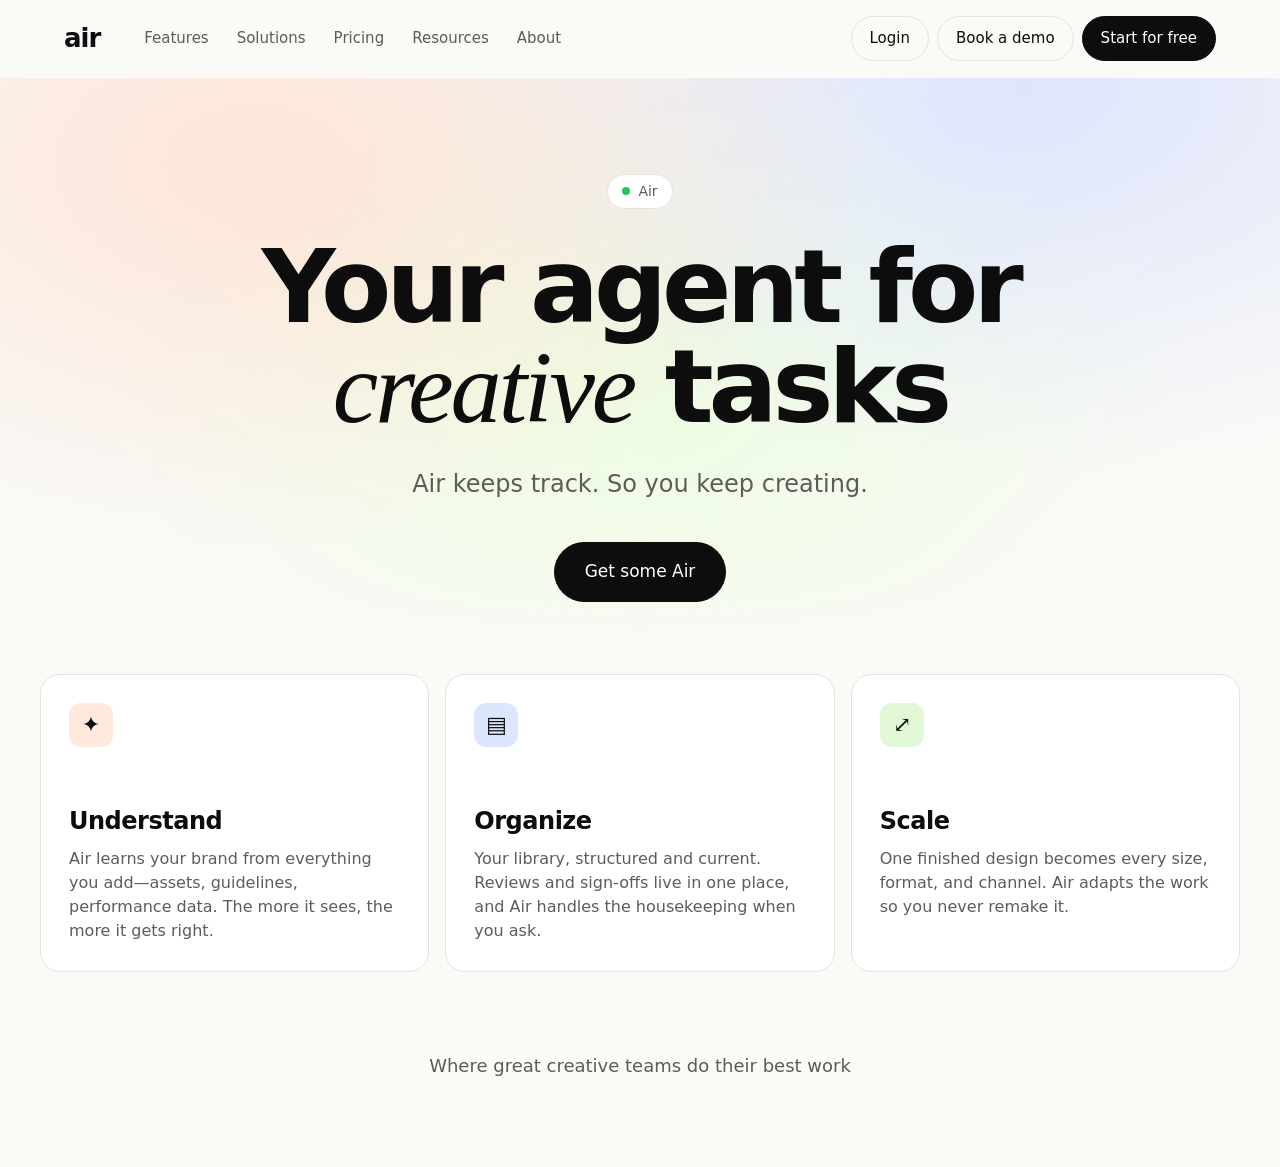
==== index.html @ 0aca52db "Add Air-style hero page Co-Authored-By: Claude Sonnet 5.5 <noreply@anthropic.com> Claude-Session: ht" ====
<!doctype html>
<html lang="en">
<head>
<meta charset="utf-8">
<meta name="viewport" content="width=device-width, initial-scale=1">
<title>Air – Your agent for creative tasks</title>
<style>
  :root{
    --bg:#fafaf7; --ink:#0d0d0d; --muted:#5c5c58; --line:#e4e3dc;
    --card:#ffffff; --accent:#1a1aff;
  }
  *{box-sizing:border-box;margin:0;padding:0}
  body{font-family:"Inter",system-ui,-apple-system,"Segoe UI",Roboto,sans-serif;background:var(--bg);color:var(--ink);line-height:1.5;-webkit-font-smoothing:antialiased}
  a{color:inherit;text-decoration:none}

  /* NAV */
  header{position:sticky;top:0;z-index:10;background:rgba(250,250,247,.85);backdrop-filter:blur(12px);border-bottom:1px solid transparent}
  nav{max-width:1200px;margin:0 auto;padding:16px 24px;display:flex;align-items:center;gap:32px}
  .logo{font-weight:800;font-size:26px;letter-spacing:-.04em}
  .links{display:flex;gap:4px;flex:1}
  .links a{padding:8px 12px;border-radius:8px;font-size:15px;color:var(--muted);transition:.15s}
  .links a:hover{background:#eeede6;color:var(--ink)}
  .actions{display:flex;gap:8px;align-items:center}
  .btn{display:inline-block;padding:10px 18px;border-radius:999px;font-size:15px;font-weight:500;border:1px solid var(--line);background:transparent;transition:.15s}
  .btn:hover{background:#eeede6}
  .btn.dark{background:var(--ink);color:#fff;border-color:var(--ink)}
  .btn.dark:hover{background:#2b2b2b}
  .btn.lg{padding:16px 30px;font-size:17px}

  /* HERO */
  .hero{position:relative;overflow:hidden;text-align:center;padding:96px 24px 40px}
  .hero::before{content:"";position:absolute;inset:-20% -10% auto;height:70%;z-index:-1;
    background:radial-gradient(40% 50% at 25% 40%,#ffd9c7aa,transparent),
               radial-gradient(40% 50% at 75% 30%,#cfd9ffaa,transparent),
               radial-gradient(35% 45% at 50% 70%,#e6ffd6aa,transparent);
    filter:blur(30px)}
  .eyebrow{display:inline-flex;gap:8px;align-items:center;padding:6px 14px;border:1px solid var(--line);border-radius:999px;background:var(--card);font-size:14px;color:var(--muted)}
  .eyebrow i{width:8px;height:8px;border-radius:50%;background:#22c55e;display:block}
  h1{font-size:clamp(44px,8vw,104px);line-height:.98;letter-spacing:-.05em;font-weight:800;margin:28px auto 0;max-width:12ch}
  h1 em{font-style:italic;font-weight:500;font-family:Georgia,"Times New Roman",serif;letter-spacing:-.03em}
  .sub{font-size:clamp(18px,2vw,24px);color:var(--muted);margin:28px auto 40px;max-width:32ch}
  .cta{display:flex;justify-content:center;gap:12px;flex-wrap:wrap}

  /* PILLARS */
  .pillars{max-width:1200px;margin:72px auto 0;display:grid;grid-template-columns:repeat(3,1fr);gap:16px;text-align:left}
  .pillar{background:var(--card);border:1px solid var(--line);border-radius:20px;padding:28px;transition:transform .2s,box-shadow .2s}
  .pillar:hover{transform:translateY(-4px);box-shadow:0 16px 40px -20px #0003}
  .ico{width:44px;height:44px;border-radius:12px;display:grid;place-items:center;font-size:22px;margin-bottom:56px}
  .pillar:nth-child(1) .ico{background:#ffe8dc}
  .pillar:nth-child(2) .ico{background:#dde6ff}
  .pillar:nth-child(3) .ico{background:#e1f7d5}
  .pillar h3{font-size:24px;letter-spacing:-.02em;margin-bottom:8px}
  .pillar p{color:var(--muted);font-size:16px}

  .tag{text-align:center;margin:80px 0 48px;font-size:18px;color:var(--muted)}

  @media(max-width:860px){
    .links{display:none}
    nav{justify-content:space-between}
    .pillars{grid-template-columns:1fr}
    .hero{padding-top:64px}
  }
</style>
</head>
<body>
<header>
  <nav>
    <a class="logo" href="#">air</a>
    <div class="links">
      <a href="#">Features</a>
      <a href="#">Solutions</a>
      <a href="#">Pricing</a>
      <a href="#">Resources</a>
      <a href="#">About</a>
    </div>
    <div class="actions">
      <a class="btn" href="#">Login</a>
      <a class="btn" href="#">Book a demo</a>
      <a class="btn dark" href="#">Start for free</a>
    </div>
  </nav>
</header>

<main>
  <section class="hero">
    <span class="eyebrow"><i></i> Air</span>
    <h1>Your agent for <em>creative</em> tasks</h1>
    <p class="sub">Air keeps track. So you keep creating.</p>
    <div class="cta">
      <a class="btn dark lg" href="#">Get some Air</a>
    </div>

    <div class="pillars">
      <article class="pillar">
        <div class="ico">✦</div>
        <h3>Understand</h3>
        <p>Air learns your brand from everything you add—assets, guidelines, performance data. The more it sees, the more it gets right.</p>
      </article>
      <article class="pillar">
        <div class="ico">▤</div>
        <h3>Organize</h3>
        <p>Your library, structured and current. Reviews and sign-offs live in one place, and Air handles the housekeeping when you ask.</p>
      </article>
      <article class="pillar">
        <div class="ico">⤢</div>
        <h3>Scale</h3>
        <p>One finished design becomes every size, format, and channel. Air adapts the work so you never remake it.</p>
      </article>
    </div>

    <p class="tag">Where great creative teams do their best work</p>
  </section>
</main>
</body>
</html>
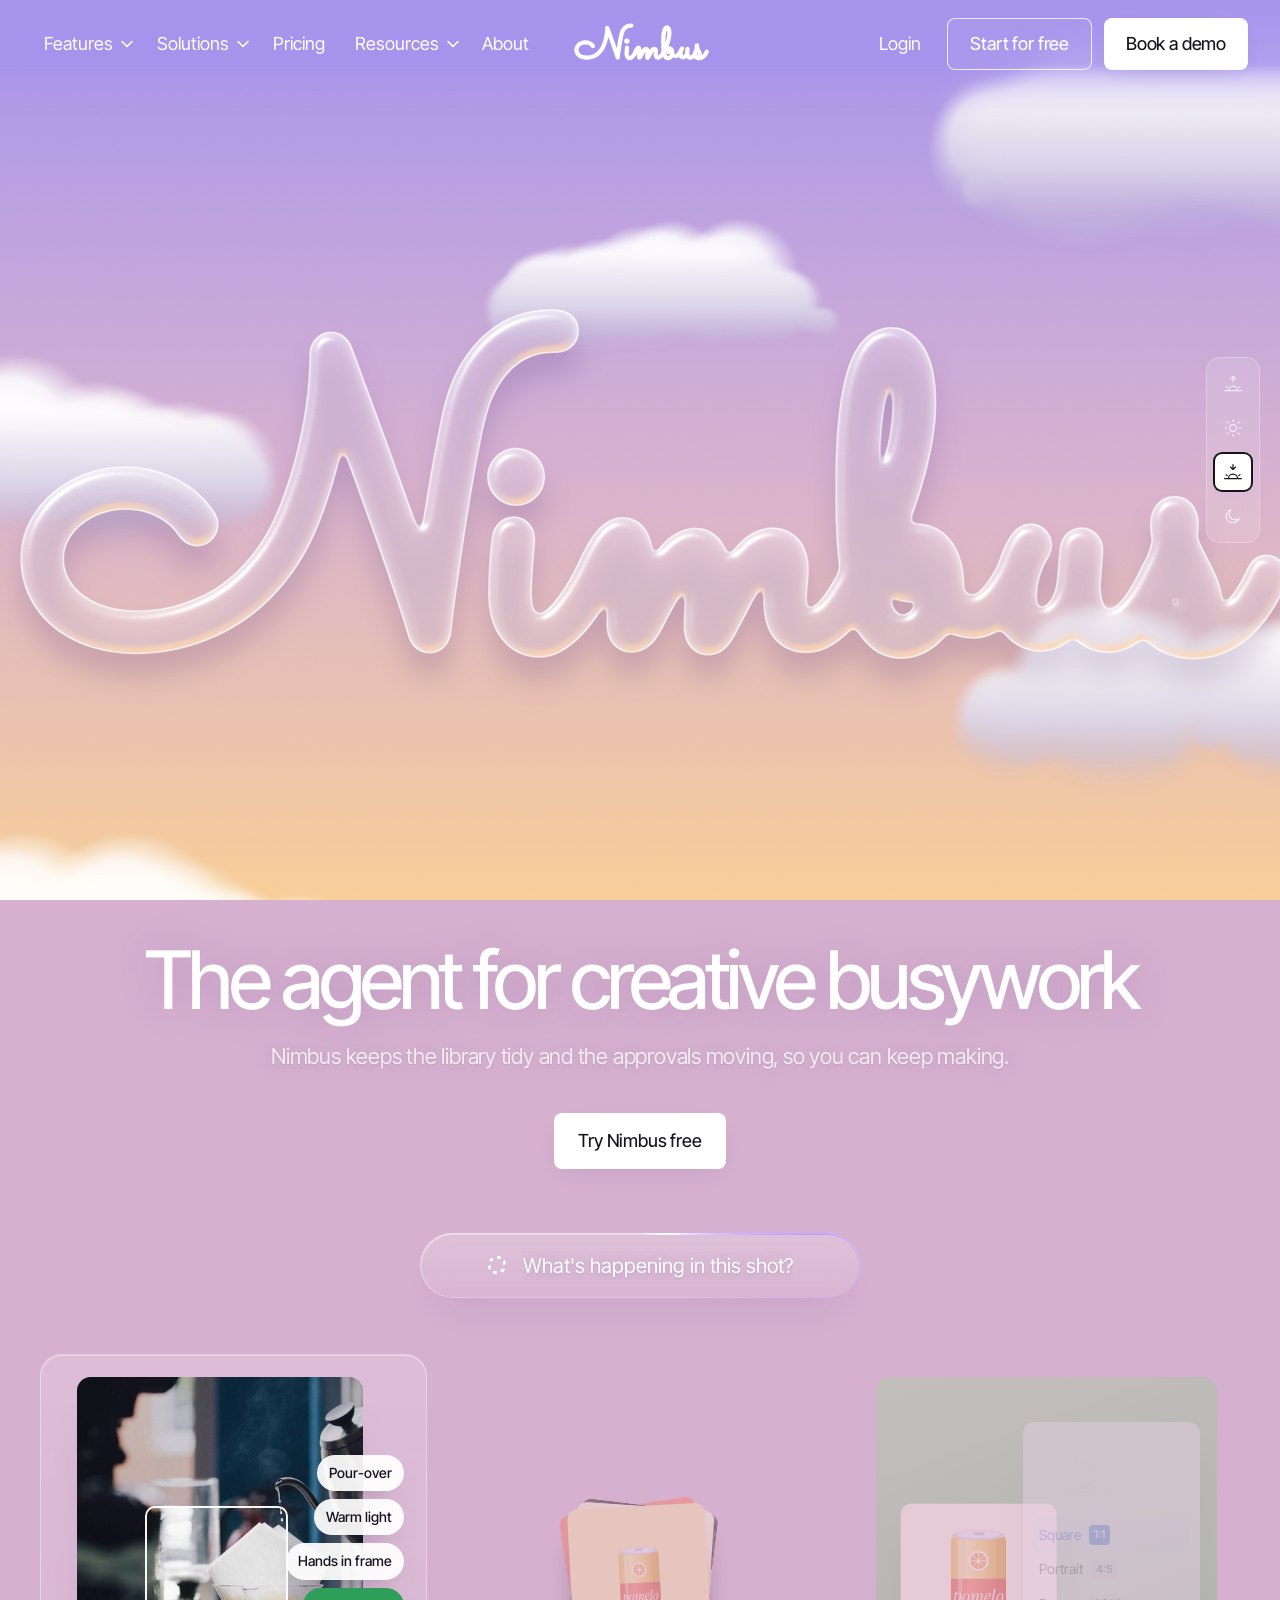
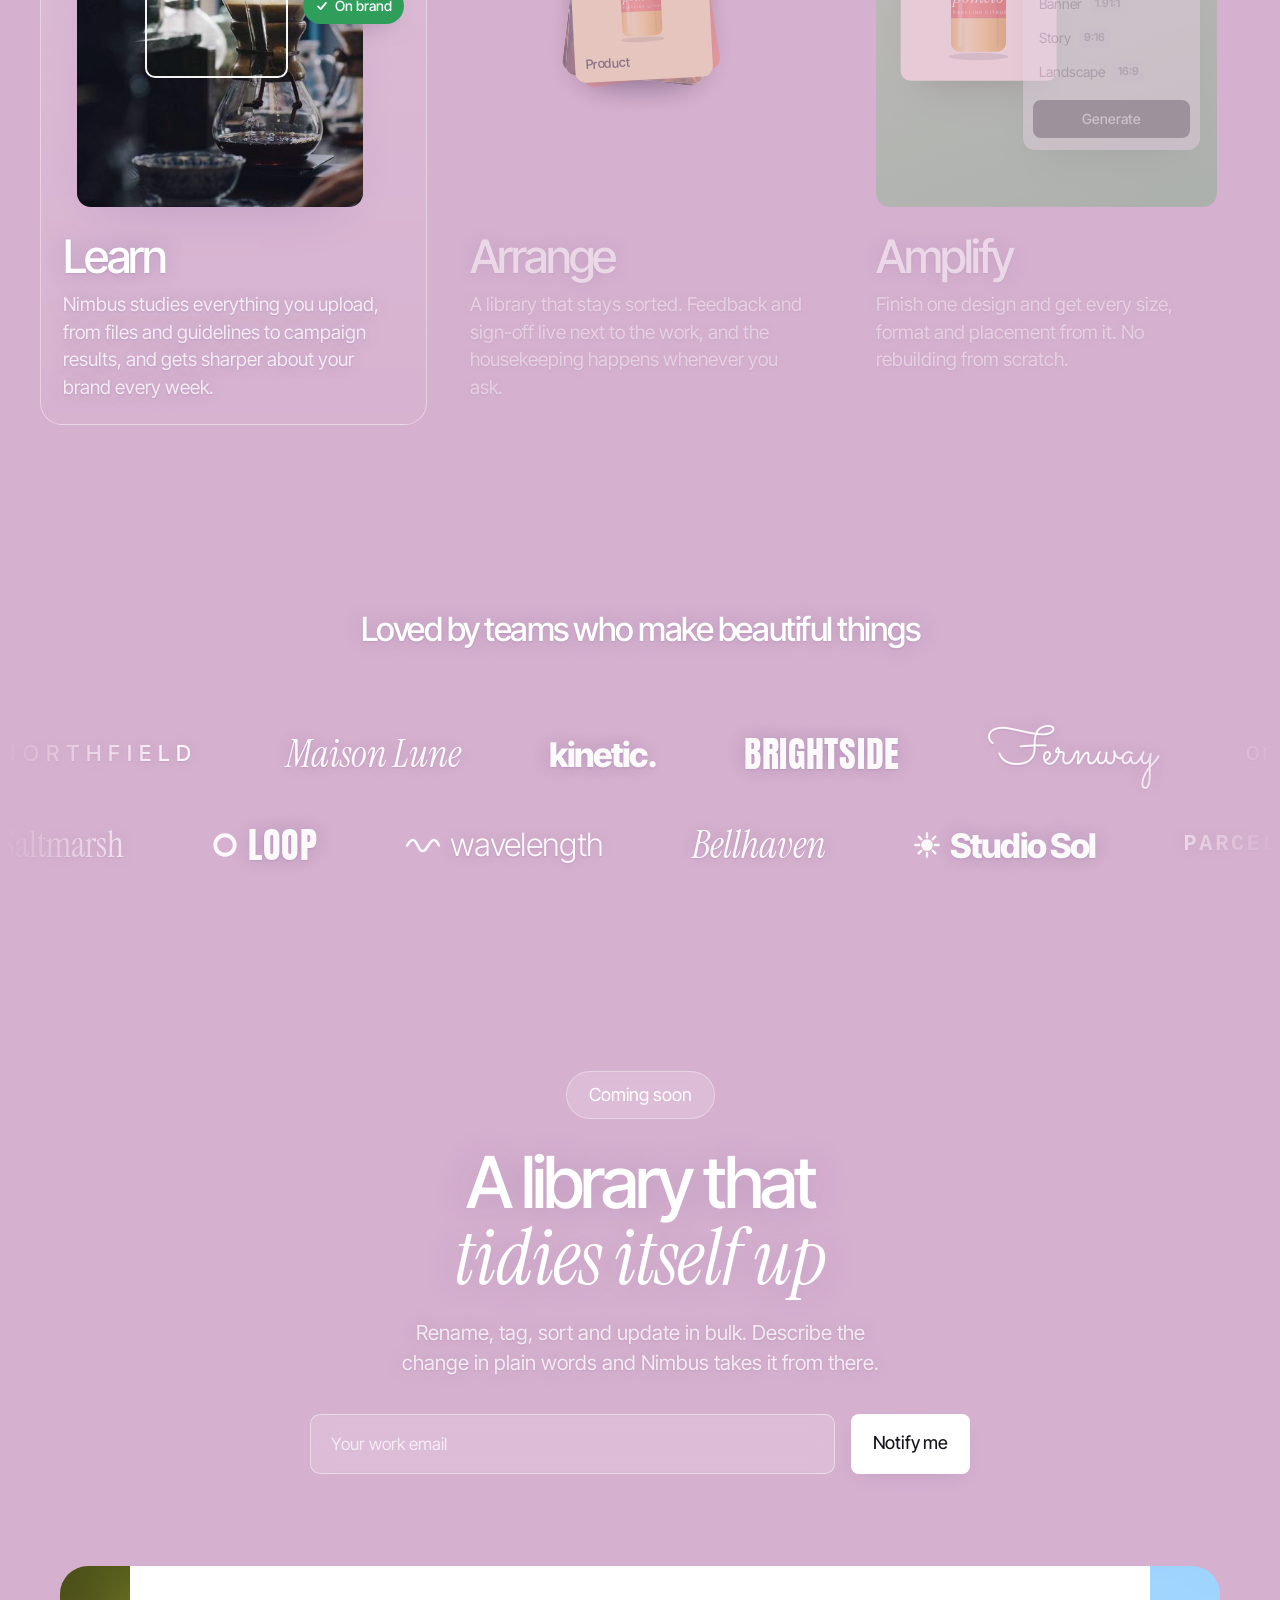
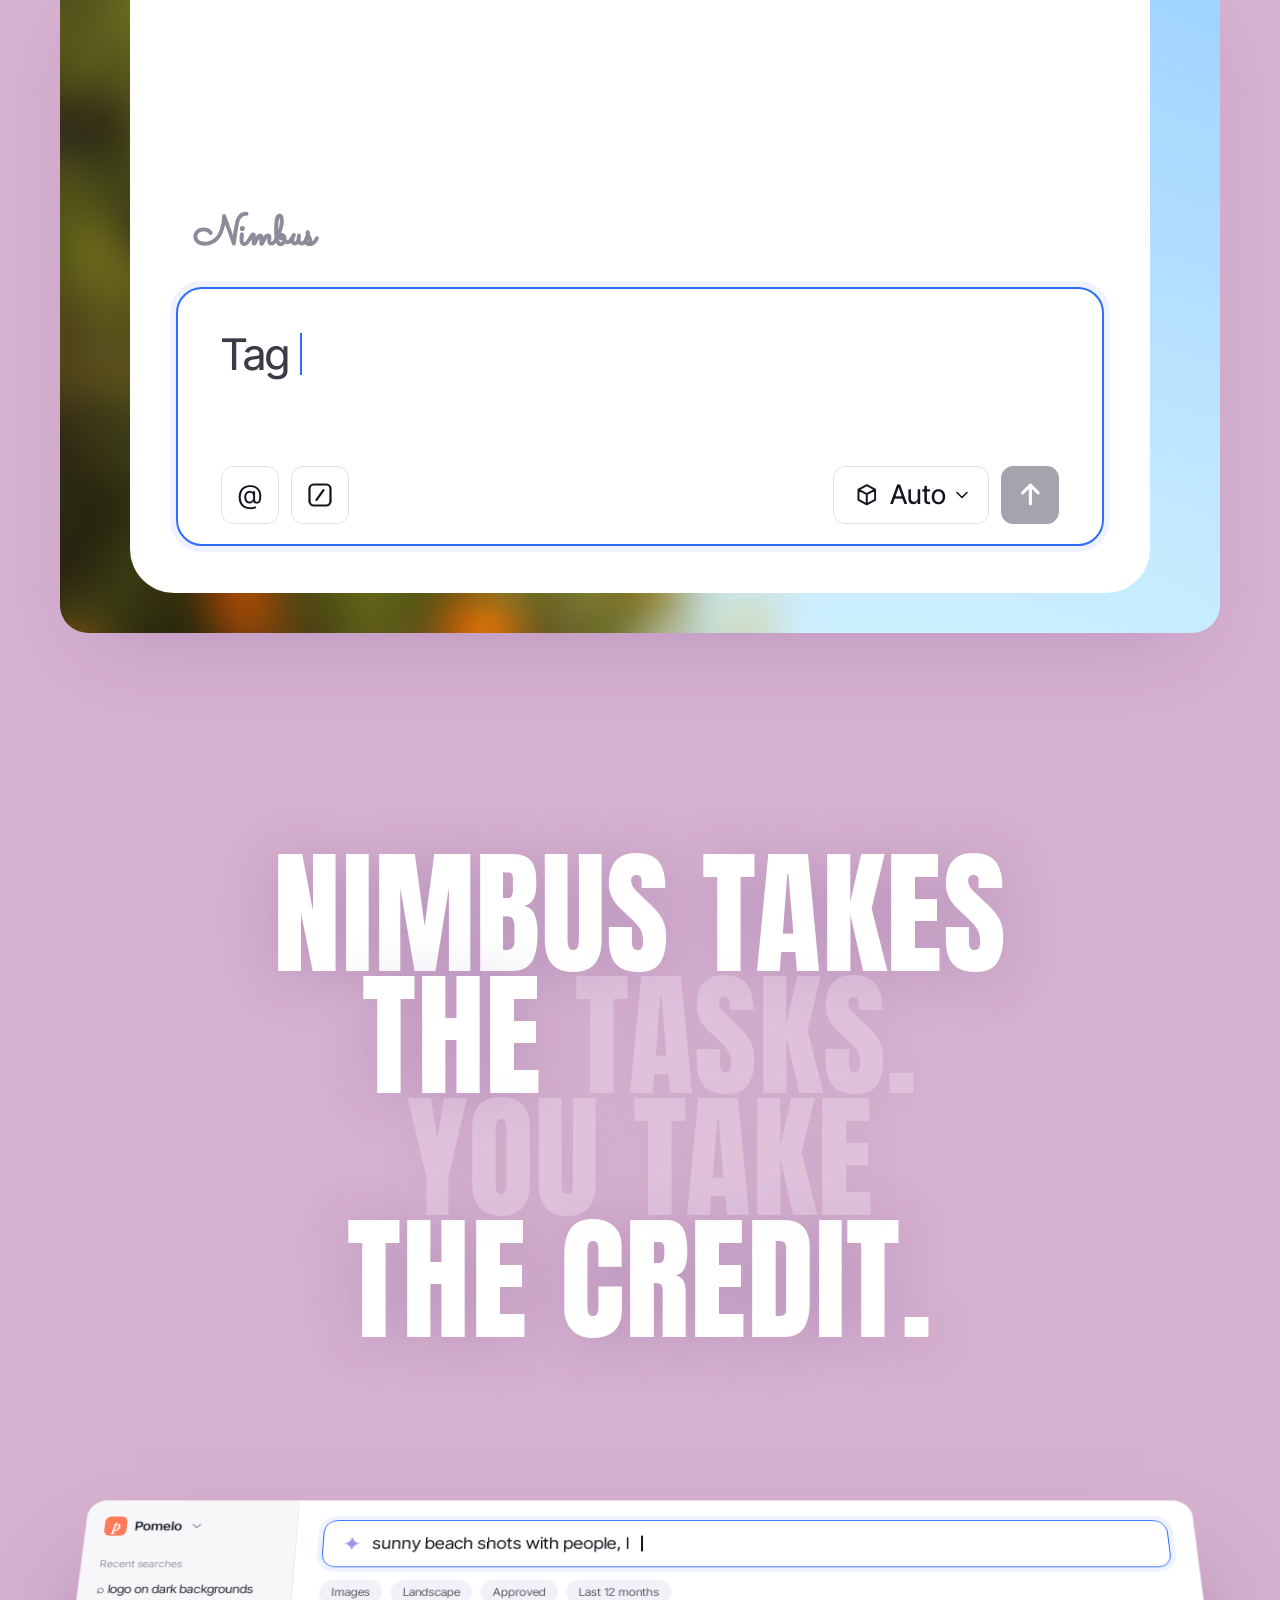
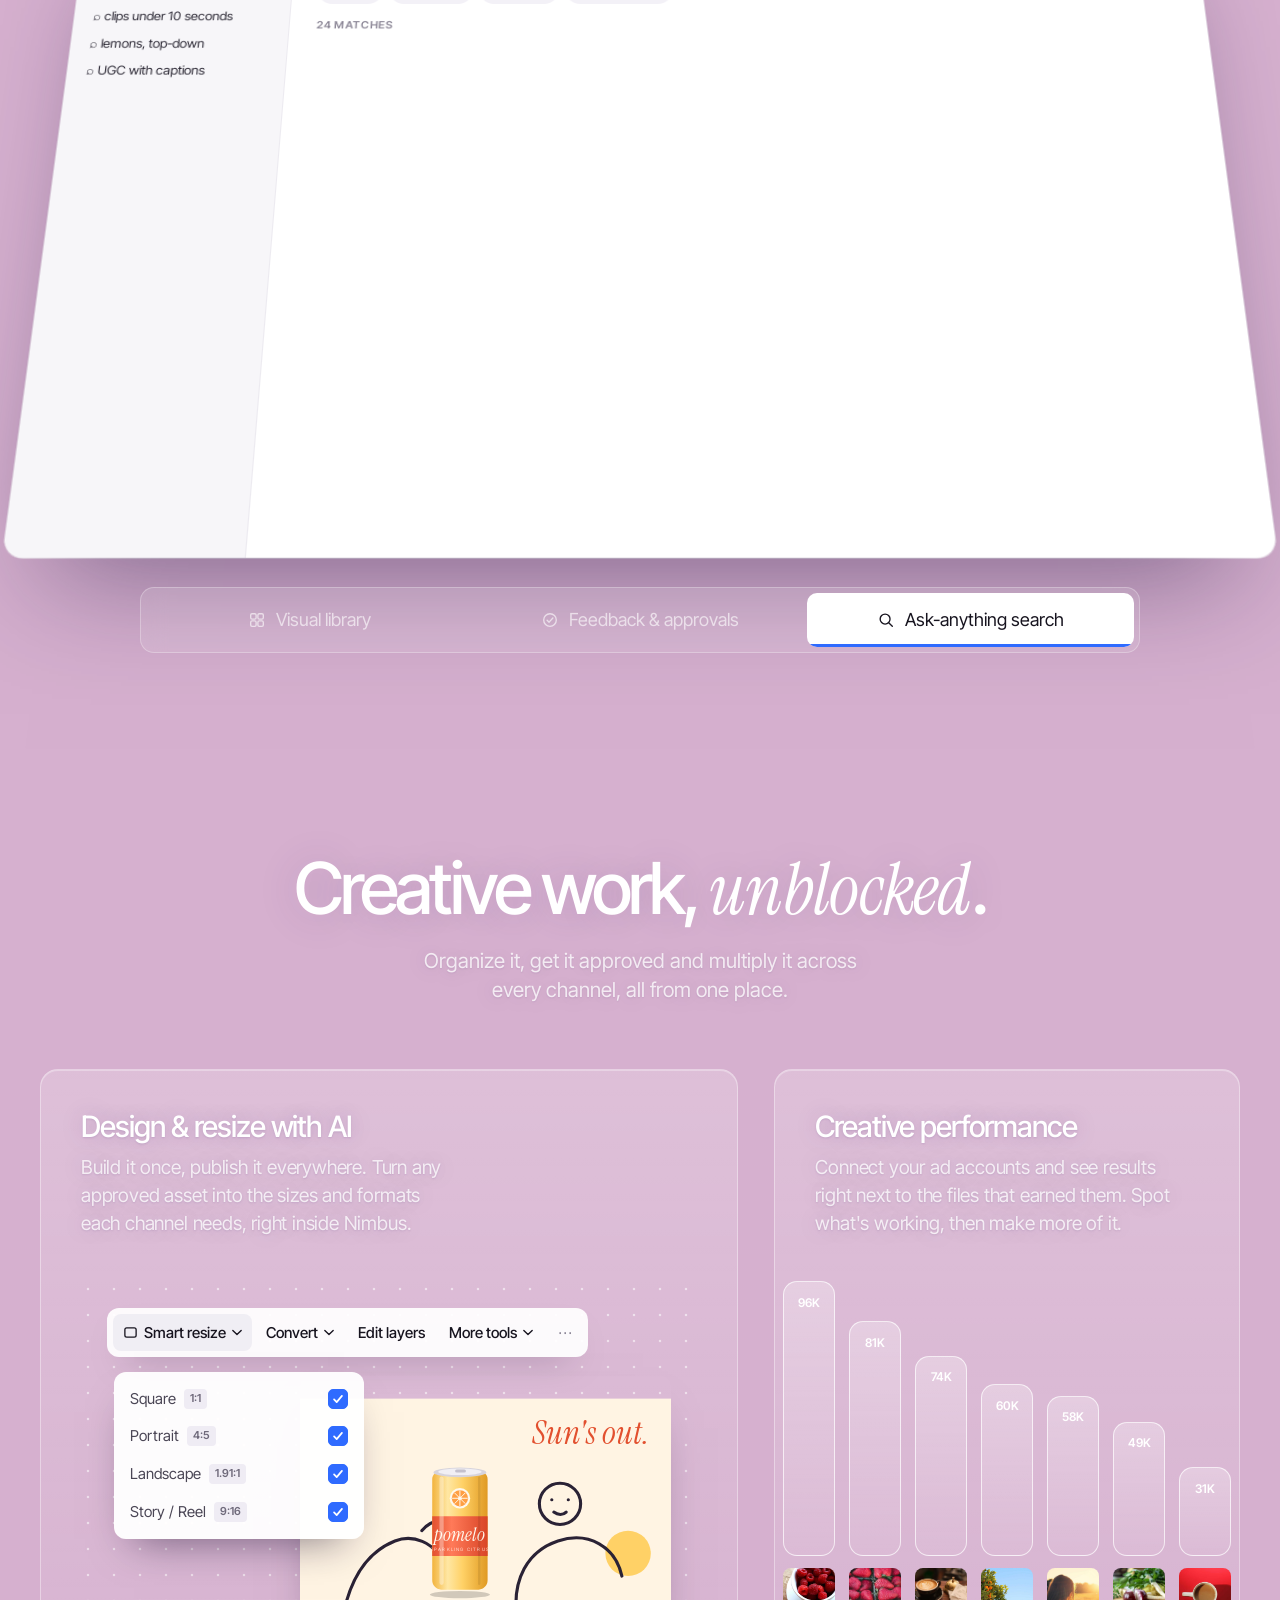
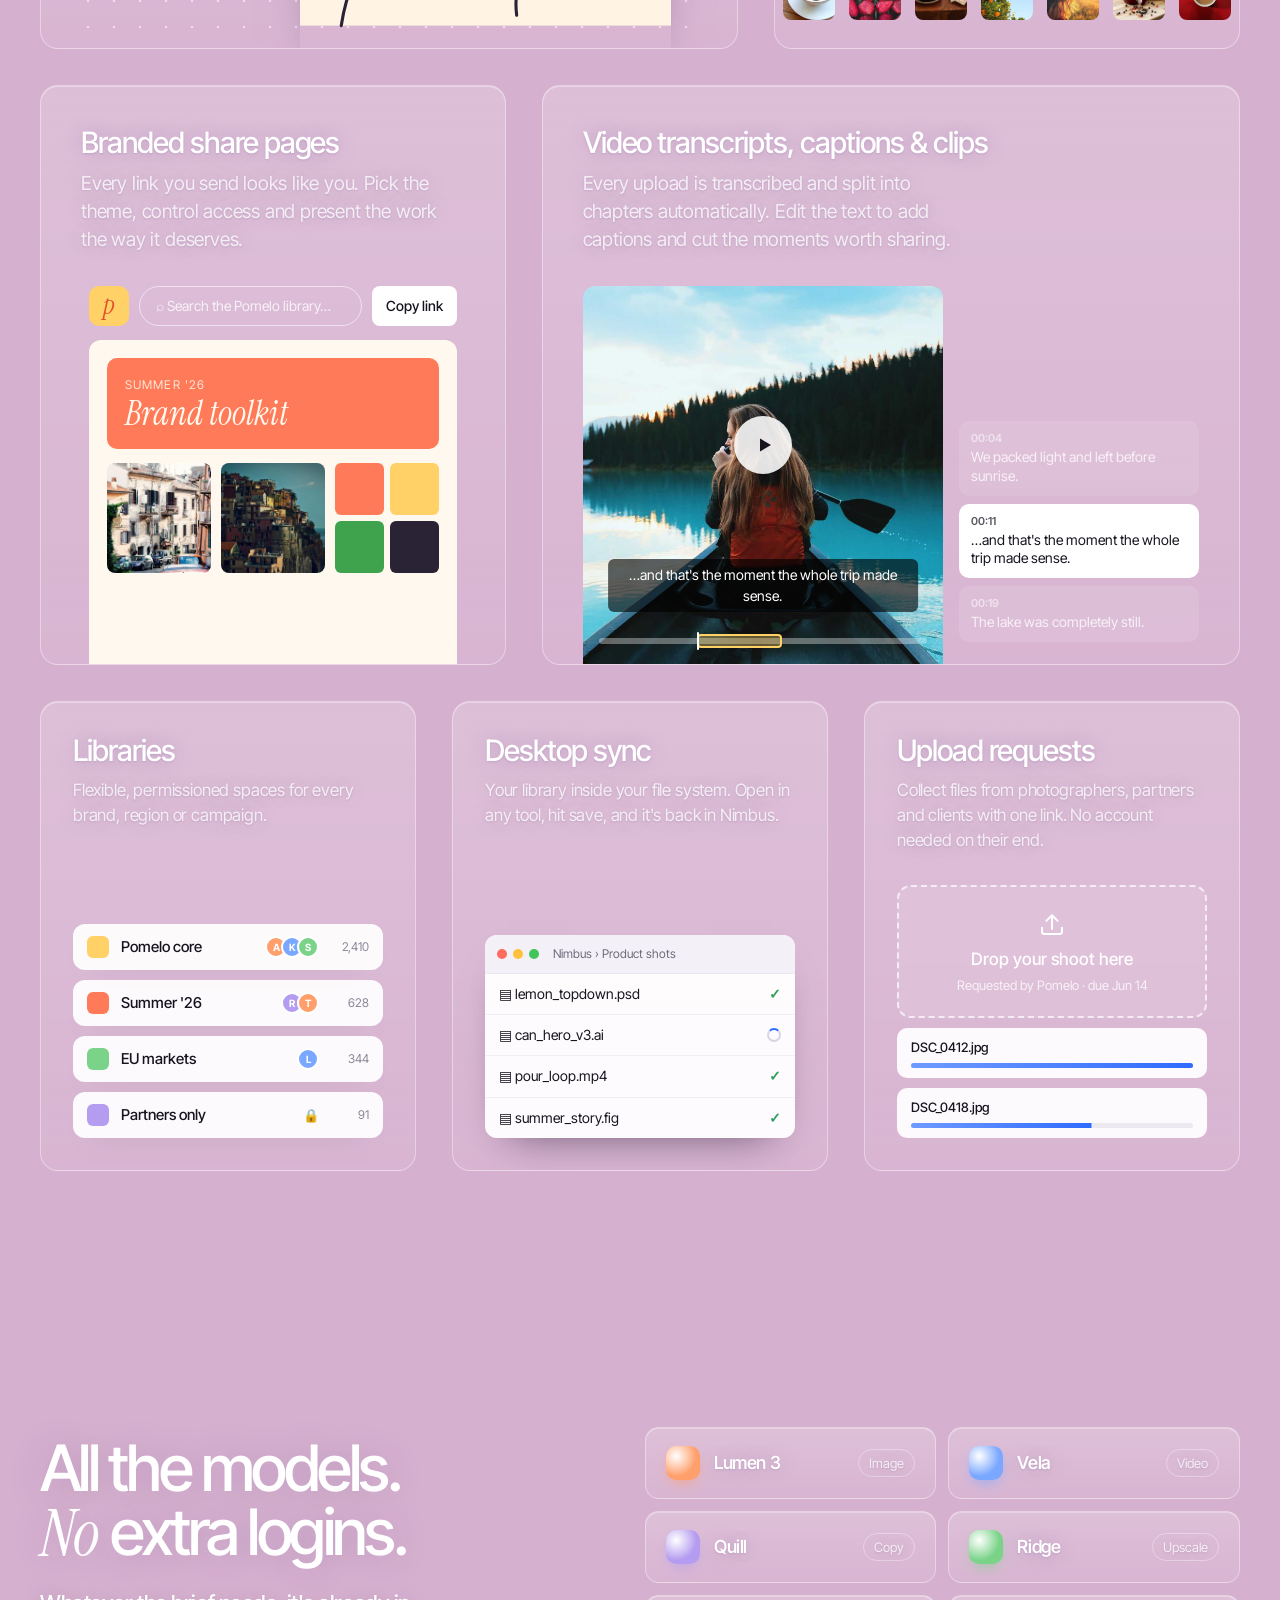
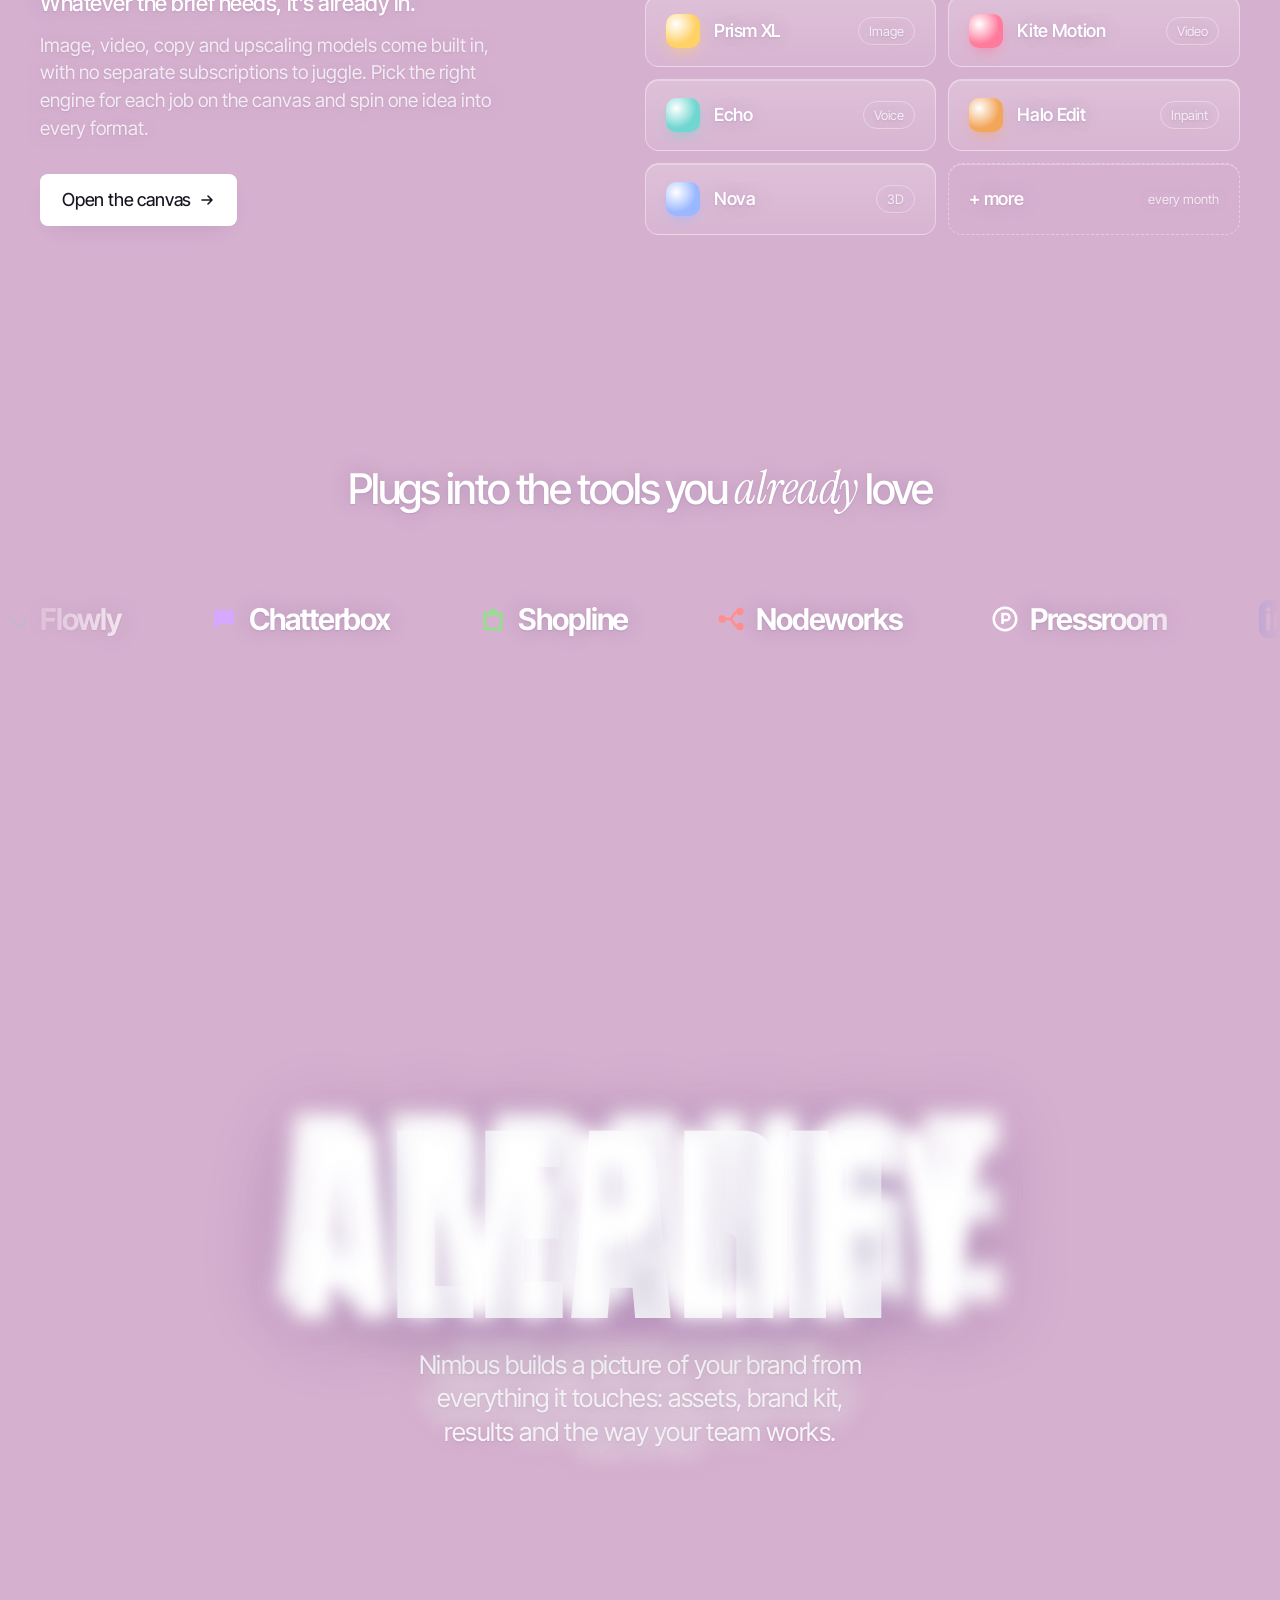
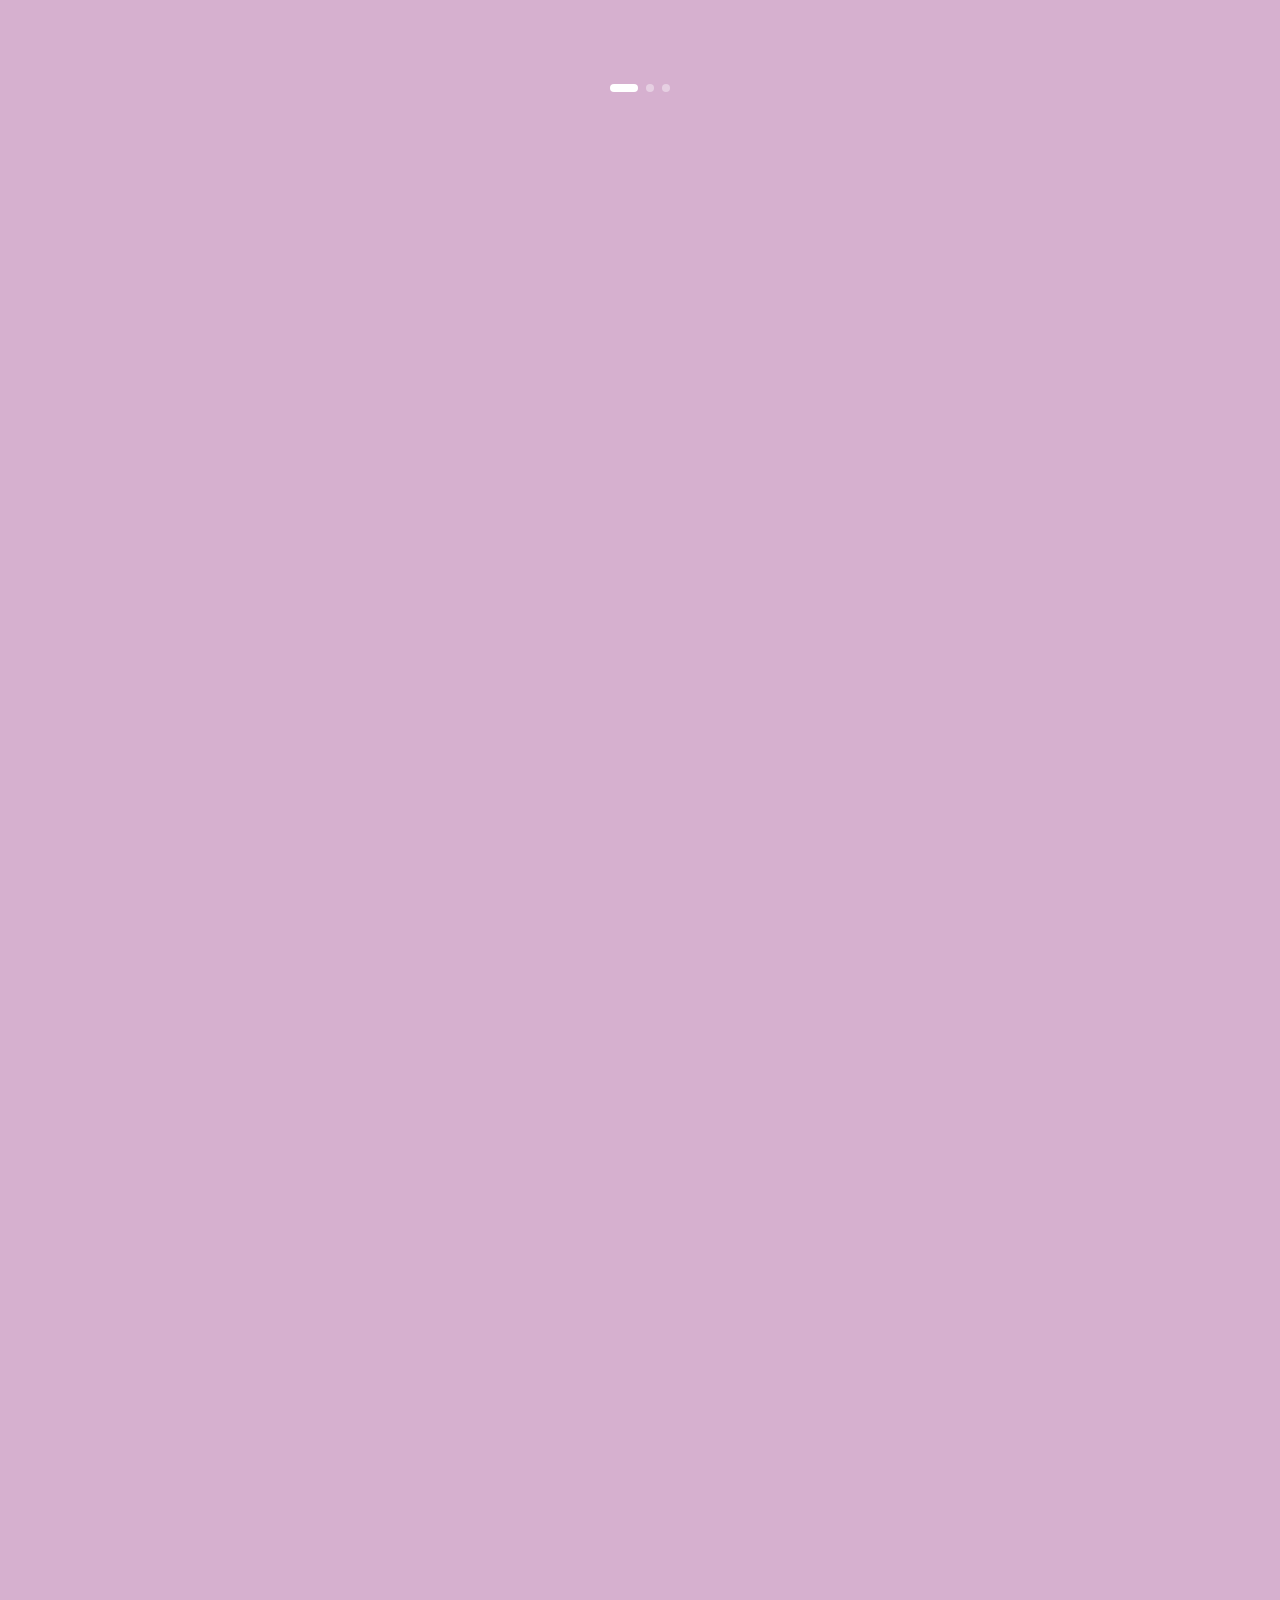
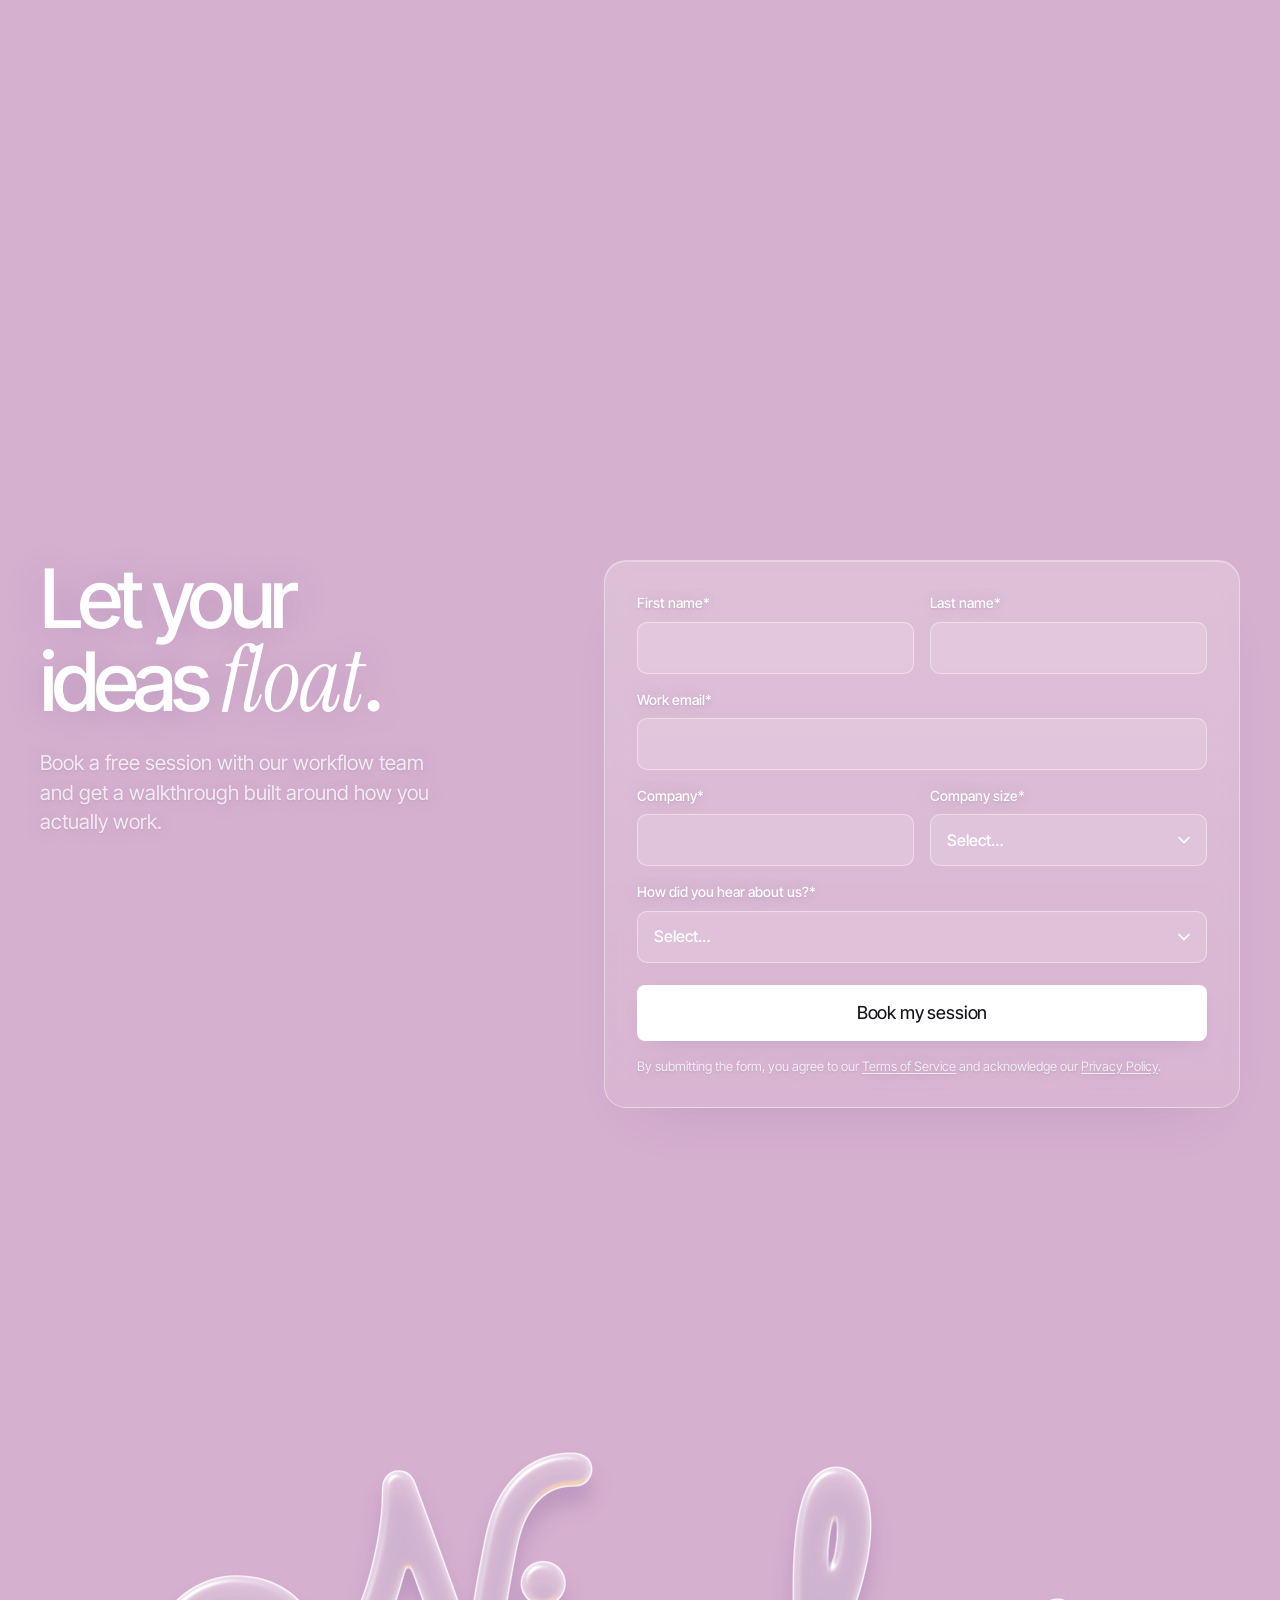
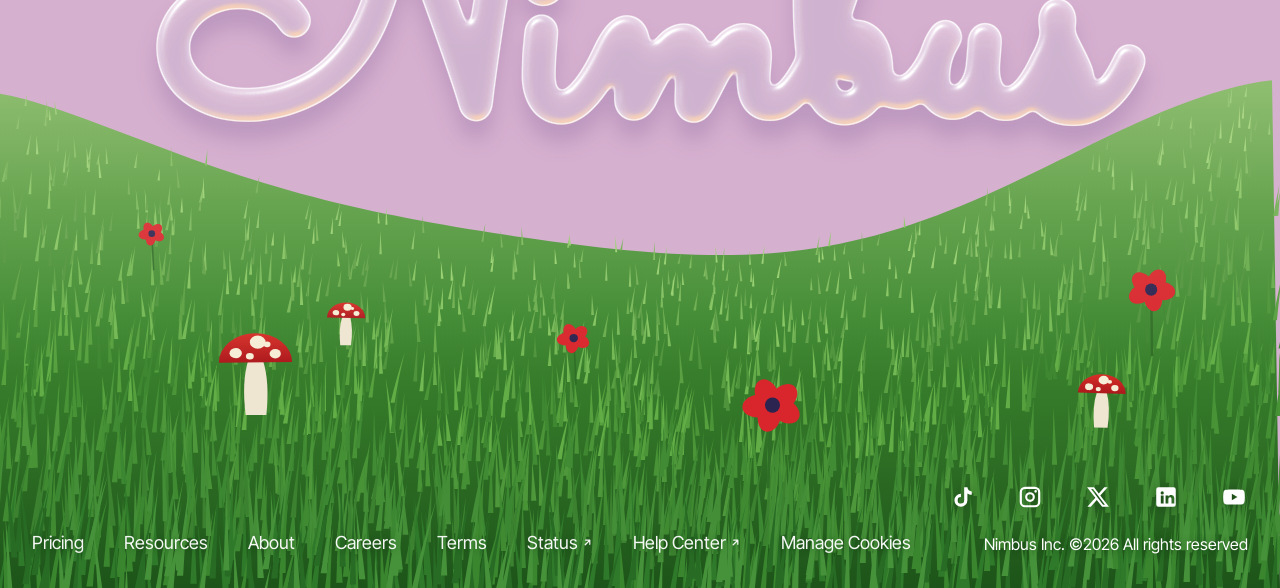
==== commit 749c7c9e: "Rebuild landing page as sky-themed Nimbus site Recreate the layout and interactions of air.inc with " ====
--- a/index.html
+++ b/index.html
@@ -1,115 +1,727 @@
 <!doctype html>
-<html lang="en">
+<html lang="en" data-phase="sunset">
 <head>
 <meta charset="utf-8">
-<meta name="viewport" content="width=device-width, initial-scale=1">
-<title>Air – Your agent for creative tasks</title>
-<style>
-  :root{
-    --bg:#fafaf7; --ink:#0d0d0d; --muted:#5c5c58; --line:#e4e3dc;
-    --card:#ffffff; --accent:#1a1aff;
-  }
-  *{box-sizing:border-box;margin:0;padding:0}
-  body{font-family:"Inter",system-ui,-apple-system,"Segoe UI",Roboto,sans-serif;background:var(--bg);color:var(--ink);line-height:1.5;-webkit-font-smoothing:antialiased}
-  a{color:inherit;text-decoration:none}
-
-  /* NAV */
-  header{position:sticky;top:0;z-index:10;background:rgba(250,250,247,.85);backdrop-filter:blur(12px);border-bottom:1px solid transparent}
-  nav{max-width:1200px;margin:0 auto;padding:16px 24px;display:flex;align-items:center;gap:32px}
-  .logo{font-weight:800;font-size:26px;letter-spacing:-.04em}
-  .links{display:flex;gap:4px;flex:1}
-  .links a{padding:8px 12px;border-radius:8px;font-size:15px;color:var(--muted);transition:.15s}
-  .links a:hover{background:#eeede6;color:var(--ink)}
-  .actions{display:flex;gap:8px;align-items:center}
-  .btn{display:inline-block;padding:10px 18px;border-radius:999px;font-size:15px;font-weight:500;border:1px solid var(--line);background:transparent;transition:.15s}
-  .btn:hover{background:#eeede6}
-  .btn.dark{background:var(--ink);color:#fff;border-color:var(--ink)}
-  .btn.dark:hover{background:#2b2b2b}
-  .btn.lg{padding:16px 30px;font-size:17px}
-
-  /* HERO */
-  .hero{position:relative;overflow:hidden;text-align:center;padding:96px 24px 40px}
-  .hero::before{content:"";position:absolute;inset:-20% -10% auto;height:70%;z-index:-1;
-    background:radial-gradient(40% 50% at 25% 40%,#ffd9c7aa,transparent),
-               radial-gradient(40% 50% at 75% 30%,#cfd9ffaa,transparent),
-               radial-gradient(35% 45% at 50% 70%,#e6ffd6aa,transparent);
-    filter:blur(30px)}
-  .eyebrow{display:inline-flex;gap:8px;align-items:center;padding:6px 14px;border:1px solid var(--line);border-radius:999px;background:var(--card);font-size:14px;color:var(--muted)}
-  .eyebrow i{width:8px;height:8px;border-radius:50%;background:#22c55e;display:block}
-  h1{font-size:clamp(44px,8vw,104px);line-height:.98;letter-spacing:-.05em;font-weight:800;margin:28px auto 0;max-width:12ch}
-  h1 em{font-style:italic;font-weight:500;font-family:Georgia,"Times New Roman",serif;letter-spacing:-.03em}
-  .sub{font-size:clamp(18px,2vw,24px);color:var(--muted);margin:28px auto 40px;max-width:32ch}
-  .cta{display:flex;justify-content:center;gap:12px;flex-wrap:wrap}
-
-  /* PILLARS */
-  .pillars{max-width:1200px;margin:72px auto 0;display:grid;grid-template-columns:repeat(3,1fr);gap:16px;text-align:left}
-  .pillar{background:var(--card);border:1px solid var(--line);border-radius:20px;padding:28px;transition:transform .2s,box-shadow .2s}
-  .pillar:hover{transform:translateY(-4px);box-shadow:0 16px 40px -20px #0003}
-  .ico{width:44px;height:44px;border-radius:12px;display:grid;place-items:center;font-size:22px;margin-bottom:56px}
-  .pillar:nth-child(1) .ico{background:#ffe8dc}
-  .pillar:nth-child(2) .ico{background:#dde6ff}
-  .pillar:nth-child(3) .ico{background:#e1f7d5}
-  .pillar h3{font-size:24px;letter-spacing:-.02em;margin-bottom:8px}
-  .pillar p{color:var(--muted);font-size:16px}
-
-  .tag{text-align:center;margin:80px 0 48px;font-size:18px;color:var(--muted)}
-
-  @media(max-width:860px){
-    .links{display:none}
-    nav{justify-content:space-between}
-    .pillars{grid-template-columns:1fr}
-    .hero{padding-top:64px}
-  }
-</style>
+<meta name="viewport" content="width=device-width, initial-scale=1, viewport-fit=cover">
+<title>Nimbus — The agent for creative busywork</title>
+<meta name="description" content="Nimbus keeps your creative library tidy, your approvals moving and your best work multiplied across every channel.">
+<meta name="theme-color" content="#a593ec">
+<link rel="preload" href="assets/fonts/inter-tight.woff2" as="font" type="font/woff2" crossorigin>
+<link rel="preload" href="assets/fonts/sacramento.woff2" as="font" type="font/woff2" crossorigin>
+<link rel="icon" href="data:image/svg+xml,%3Csvg xmlns='http://www.w3.org/2000/svg' viewBox='0 0 64 64'%3E%3Cdefs%3E%3ClinearGradient id='g' x1='0' y1='0' x2='0' y2='1'%3E%3Cstop offset='0' stop-color='%23a593ec'/%3E%3Cstop offset='1' stop-color='%23f8cd96'/%3E%3C/linearGradient%3E%3C/defs%3E%3Crect width='64' height='64' rx='16' fill='url(%23g)'/%3E%3Cpath d='M18 44c2-12 4-22 6-26 3 9 9 22 14 28 2-10 3-20 6-28' fill='none' stroke='%23fff' stroke-width='5' stroke-linecap='round' stroke-linejoin='round'/%3E%3C/svg%3E">
+<script>
+  // Apply the saved time-of-day before first paint so the sky never flashes.
+  try { var p = localStorage.getItem('nimbus-phase'); if (p) document.documentElement.dataset.phase = p; } catch (e) {}
+  document.documentElement.classList.add('js');
+</script>
+<link rel="stylesheet" href="assets/css/styles.css">
 </head>
 <body>
-<header>
-  <nav>
-    <a class="logo" href="#">air</a>
-    <div class="links">
-      <a href="#">Features</a>
-      <a href="#">Solutions</a>
-      <a href="#">Pricing</a>
+
+<!-- Shared SVG defs: glass material, product illustration, icons -->
+<svg class="defs" width="0" height="0" aria-hidden="true" focusable="false">
+  <defs>
+    <linearGradient id="glass-fill" x1="0" y1="0" x2="0" y2="1">
+      <stop offset="0" stop-color="#ffffff"/>
+      <stop offset=".55" stop-color="#efe6ff"/>
+      <stop offset="1" stop-color="#ffe3c6"/>
+    </linearGradient>
+    <filter id="glass" x="-8%" y="-20%" width="116%" height="155%" color-interpolation-filters="sRGB">
+      <!-- fill pinholes the stroker leaves at tight curves, keep real gaps between letters -->
+      <feGaussianBlur in="SourceAlpha" stdDeviation="4.2" result="sa"/>
+      <feComponentTransfer in="sa" result="A"><feFuncA type="linear" slope="6" intercept="-2.5"/></feComponentTransfer>
+      <feGaussianBlur in="A" stdDeviation="14" result="sb"/>
+      <feOffset in="sb" dy="24" result="so"/>
+      <feFlood class="glass-shadow" flood-color="#4b2f7a" flood-opacity=".18"/>
+      <feComposite in2="so" operator="in" result="shadow"/>
+      <feFlood flood-color="#f6f0ff" flood-opacity=".24"/>
+      <feComposite in2="A" operator="in" result="body"/>
+      <feGaussianBlur in="A" stdDeviation="7" result="b7"/>
+      <feComposite in="A" in2="b7" operator="arithmetic" k2="1" k3="-1" result="edge"/>
+      <feFlood flood-color="#fff"/>
+      <feComposite in2="edge" operator="in" result="edgeGlow"/>
+      <feMorphology in="A" operator="erode" radius="1.5" result="er"/>
+      <feComposite in="A" in2="er" operator="out" result="rimA"/>
+      <feFlood flood-color="#fff" flood-opacity=".85"/>
+      <feComposite in2="rimA" operator="in" result="rim"/>
+      <feGaussianBlur in="A" stdDeviation="5" result="bump"/>
+      <feSpecularLighting in="bump" surfaceScale="7" specularConstant="1.2" specularExponent="30" lighting-color="#fff" result="spec">
+        <feDistantLight azimuth="235" elevation="38"/>
+      </feSpecularLighting>
+      <feComposite in="spec" in2="A" operator="in" result="specIn"/>
+      <feSpecularLighting in="bump" surfaceScale="5" specularConstant=".7" specularExponent="18" lighting-color="#ffd2a8" result="spec2">
+        <feDistantLight azimuth="80" elevation="30"/>
+      </feSpecularLighting>
+      <feComposite in="spec2" in2="A" operator="in" result="spec2In"/>
+      <feMerge>
+        <feMergeNode in="shadow"/>
+        <feMergeNode in="body"/>
+        <feMergeNode in="edgeGlow"/>
+        <feMergeNode in="spec2In"/>
+        <feMergeNode in="specIn"/>
+        <feMergeNode in="rim"/>
+      </feMerge>
+    </filter>
+
+    <!-- Fictional demo brand product: a "Pomelo" sparkling citrus can -->
+    <linearGradient id="can-metal" x1="0" y1="0" x2="1" y2="0">
+      <stop offset="0" stop-color="#f2b33d"/>
+      <stop offset=".28" stop-color="#ffe7a3"/>
+      <stop offset=".55" stop-color="#ffd166"/>
+      <stop offset="1" stop-color="#e09a23"/>
+    </linearGradient>
+    <linearGradient id="can-band" x1="0" y1="0" x2="1" y2="0">
+      <stop offset="0" stop-color="#e2502f"/>
+      <stop offset=".35" stop-color="#ff7a59"/>
+      <stop offset="1" stop-color="#d94526"/>
+    </linearGradient>
+    <symbol id="can" viewBox="0 0 120 230">
+      <ellipse cx="60" cy="222" rx="50" ry="6" fill="#000" opacity=".18"/>
+      <path d="M14 30c0-8 6-12 14-13h64c8 1 14 5 14 13v168c0 9-6 15-15 16H29c-9-1-15-7-15-16z" fill="url(#can-metal)"/>
+      <ellipse cx="60" cy="19" rx="44" ry="8" fill="#d6d3dc"/>
+      <ellipse cx="60" cy="18" rx="36" ry="5.5" fill="#f1eff4"/>
+      <rect x="52" y="14" width="18" height="5" rx="2.5" fill="#c4c0cc"/>
+      <path d="M14 92h92v66H14z" fill="url(#can-band)"/>
+      <text x="60" y="133" text-anchor="middle" font-family="Instrument Serif, Georgia, serif" font-style="italic" font-size="31" fill="#fff8ec">pomelo</text>
+      <text x="60" y="150" text-anchor="middle" font-family="Inter Tight, Arial, sans-serif" font-size="7.5" letter-spacing="2" fill="#ffe2d6">SPARKLING CITRUS</text>
+      <circle cx="60" cy="62" r="17" fill="#fff8ec"/>
+      <circle cx="60" cy="62" r="13.5" fill="#ff9f43"/>
+      <path d="M60 49v26M47 62h26M51 53l18 18M69 53 51 71" stroke="#fff8ec" stroke-width="1.6"/>
+      <circle cx="60" cy="62" r="3" fill="#fff8ec"/>
+      <rect x="26" y="26" width="7" height="180" rx="3.5" fill="#fff" opacity=".35"/>
+      <rect x="90" y="26" width="4" height="180" rx="2" fill="#000" opacity=".08"/>
+    </symbol>
+
+    <symbol id="i-chev" viewBox="0 0 12 8"><path d="M1 1.5 6 6.5 11 1.5" fill="none" stroke="currentColor" stroke-width="1.6" stroke-linecap="round" stroke-linejoin="round"/></symbol>
+    <symbol id="i-arrow" viewBox="0 0 16 16"><path d="M3 8h10M9 4l4 4-4 4" fill="none" stroke="currentColor" stroke-width="1.6" stroke-linecap="round" stroke-linejoin="round"/></symbol>
+    <symbol id="i-out" viewBox="0 0 12 12"><path d="M3.5 8.5 8.5 3.5M4 3.5h4.5V8" fill="none" stroke="currentColor" stroke-width="1.3" stroke-linecap="round" stroke-linejoin="round"/></symbol>
+    <symbol id="i-check" viewBox="0 0 16 16"><path d="m3.5 8.5 3 3 6-7" fill="none" stroke="currentColor" stroke-width="2" stroke-linecap="round" stroke-linejoin="round"/></symbol>
+    <symbol id="i-spark" viewBox="0 0 24 24"><path d="M12 2c.5 5.3 4.7 9.5 10 10-5.3.5-9.5 4.7-10 10-.5-5.3-4.7-9.5-10-10 5.3-.5 9.5-4.7 10-10z" fill="currentColor"/></symbol>
+    <symbol id="i-play" viewBox="0 0 24 24"><path d="M8 5.5v13l11-6.5z" fill="currentColor"/></symbol>
+  </defs>
+</svg>
+
+<!-- Sky: gradient, stars, glow, clouds and grain sit behind everything -->
+<div class="sky" aria-hidden="true">
+  <div class="sky__stars"><i></i><i></i></div>
+  <div class="sky__moon"></div>
+  <div class="sky__glow"></div>
+  <div class="sky__clouds" id="clouds"></div>
+  <div class="sky__grain"></div>
+</div>
+
+<a class="skip" href="#main">Skip to content</a>
+
+<!-- ============ NAV ============ -->
+<header class="nav" id="top">
+  <div class="nav__inner">
+    <button class="nav__burger" type="button" aria-label="Open menu" aria-expanded="false" aria-controls="mobile-menu"><span></span></button>
+
+    <ul class="nav__links">
+      <li class="has-menu">
+        <button type="button" aria-expanded="false">Features <svg class="chev"><use href="#i-chev"/></svg></button>
+        <div class="menu">
+          <p class="menu__label">Platform</p>
+          <a href="#product"><span class="menu__ico" style="--c:#efe6ff">✦</span><span><b>Brand memory</b><small>Context that learns from every upload</small></span></a>
+          <a href="#product"><span class="menu__ico" style="--c:#dff0ff">⌕</span><span><b>Ask-anything search</b><small>Describe it, find it</small></span></a>
+          <a href="#features"><span class="menu__ico" style="--c:#ffe6d6">◐</span><span><b>Design &amp; resize</b><small>Every format from one file</small></span></a>
+          <a href="#product"><span class="menu__ico" style="--c:#e3f5df">✓</span><span><b>Feedback &amp; sign-off</b><small>Comments pinned to the work</small></span></a>
+          <a href="#features"><span class="menu__ico" style="--c:#fff3c9">▦</span><span><b>Libraries &amp; sharing</b><small>Branded links, tidy spaces</small></span></a>
+          <a href="#features"><span class="menu__ico" style="--c:#f1eef6">→</span><span><b>All features</b><small>Everything Nimbus can do</small></span></a>
+        </div>
+      </li>
+      <li class="has-menu">
+        <button type="button" aria-expanded="false">Solutions <svg class="chev"><use href="#i-chev"/></svg></button>
+        <div class="menu">
+          <p class="menu__label">By team</p>
+          <a href="#"><span class="menu__ico" style="--c:#dff0ff">◫</span><span><b>Asset management</b><small>One home for every file</small></span></a>
+          <a href="#"><span class="menu__ico" style="--c:#efe6ff">⟳</span><span><b>Creative operations</b><small>From brief to delivery</small></span></a>
+          <a href="#"><span class="menu__ico" style="--c:#e3f5df">◈</span><span><b>Brand governance</b><small>Keep every output on brand</small></span></a>
+          <a href="#"><span class="menu__ico" style="--c:#ffe6d6">⚑</span><span><b>Agencies</b><small>Present work to clients beautifully</small></span></a>
+          <p class="menu__label">By industry</p>
+          <a href="#"><span class="menu__ico" style="--c:#fff3c9">◎</span><span><b>Retail &amp; e-commerce</b></span></a>
+          <a href="#"><span class="menu__ico" style="--c:#f1eef6">▶</span><span><b>Media &amp; sports</b></span></a>
+          <a href="#"><span class="menu__ico" style="--c:#e3f5df">♡</span><span><b>Nonprofits &amp; education</b></span></a>
+          <a href="#"><span class="menu__ico" style="--c:#dff0ff">⌘</span><span><b>Tech &amp; SaaS</b></span></a>
+        </div>
+      </li>
+      <li><a href="#models">Pricing</a></li>
+      <li class="has-menu">
+        <button type="button" aria-expanded="false">Resources <svg class="chev"><use href="#i-chev"/></svg></button>
+        <div class="menu menu--narrow">
+          <a href="#"><span class="menu__ico" style="--c:#efe6ff">✎</span><span><b>Blog</b><small>Notes on creative work</small></span></a>
+          <a href="#stack"><span class="menu__ico" style="--c:#dff0ff">⧉</span><span><b>Integrations</b><small>Connect your stack</small></span></a>
+          <a href="#"><span class="menu__ico" style="--c:#e3f5df">?</span><span><b>Help center <svg class="out"><use href="#i-out"/></svg></b><small>Guides and how-tos</small></span></a>
+          <a href="#"><span class="menu__ico" style="--c:#fff3c9">★</span><span><b>Release notes <svg class="out"><use href="#i-out"/></svg></b><small>What shipped lately</small></span></a>
+        </div>
+      </li>
+      <li><a href="#contact">About</a></li>
+    </ul>
+
+    <a class="nav__logo" href="#top" aria-label="Nimbus home">
+      <svg viewBox="0 0 1500 520" aria-hidden="true"><text x="750" y="400" text-anchor="middle" class="logo-text">N&#x131;mbus</text><circle cx="618" cy="231" r="27" fill="currentColor"/></svg>
+    </a>
+
+    <div class="nav__actions">
+      <a class="nav__login" href="#">Login</a>
+      <a class="btn btn--outline" href="#">Start for free</a>
+      <a class="btn btn--white" href="#contact">Book a demo</a>
+    </div>
+  </div>
+</header>
+
+<nav class="mobile-menu" id="mobile-menu" aria-label="Mobile">
+  <details><summary>Features</summary><a href="#product">Brand memory</a><a href="#product">Ask-anything search</a><a href="#features">Design &amp; resize</a><a href="#product">Feedback &amp; sign-off</a><a href="#features">Libraries &amp; sharing</a></details>
+  <details><summary>Solutions</summary><a href="#">Asset management</a><a href="#">Creative operations</a><a href="#">Brand governance</a><a href="#">Agencies</a></details>
+  <a class="mobile-menu__link" href="#models">Pricing</a>
+  <details><summary>Resources</summary><a href="#">Blog</a><a href="#stack">Integrations</a><a href="#">Help center ↗</a><a href="#">Release notes ↗</a></details>
+  <a class="mobile-menu__link" href="#contact">About</a>
+  <div class="mobile-menu__actions">
+    <a class="btn btn--outline" href="#">Login</a>
+    <a class="btn btn--outline" href="#">Start for free</a>
+    <a class="btn btn--white" href="#contact">Book a demo</a>
+  </div>
+</nav>
+
+<!-- Time-of-day switcher -->
+<div class="phase" role="radiogroup" aria-label="Time of day">
+  <button type="button" role="radio" data-phase="sunrise" aria-checked="false" aria-label="Sunrise" title="Sunrise">
+    <svg viewBox="0 0 24 24"><path d="M2 20h20M6.5 20a5.5 5.5 0 0 1 11 0M12 3v6M9 6l3-3 3 3M3.6 15.4l1.5.9M20.4 15.4l-1.5.9"/></svg>
+  </button>
+  <button type="button" role="radio" data-phase="day" aria-checked="false" aria-label="Day" title="Day">
+    <svg viewBox="0 0 24 24"><circle cx="12" cy="12" r="4"/><path d="M12 2.5v2M12 19.5v2M4.6 4.6 6 6M18 18l1.4 1.4M2.5 12h2M19.5 12h2M4.6 19.4 6 18M18 6l1.4-1.4"/></svg>
+  </button>
+  <button type="button" role="radio" data-phase="sunset" aria-checked="true" aria-label="Sunset" title="Sunset">
+    <svg viewBox="0 0 24 24"><path d="M2 20h20M6.5 20a5.5 5.5 0 0 1 11 0M12 3v6M9 6l3 3 3-3M3.6 15.4l1.5.9M20.4 15.4l-1.5.9"/></svg>
+  </button>
+  <button type="button" role="radio" data-phase="night" aria-checked="false" aria-label="Night" title="Night">
+    <svg viewBox="0 0 24 24"><path d="M19.5 14.6A8 8 0 1 1 9.4 4.5a6.4 6.4 0 0 0 10.1 10.1z"/></svg>
+  </button>
+</div>
+
+<!-- Giant glass wordmark that shrinks into the nav on scroll -->
+<div class="wordmark" id="wordmark" aria-hidden="true">
+  <svg viewBox="0 0 1500 520"><g class="glass-g"><text x="750" y="400" text-anchor="middle" class="glass-text">N&#x131;mbus</text><circle class="glass-dot" cx="618" cy="231" r="31"/></g></svg>
+</div>
+
+<main id="main">
+  <section class="intro" aria-label="Nimbus"></section>
+
+  <!-- ============ HERO ============ -->
+  <section class="hero" id="hero">
+    <div class="hero__copy">
+      <h1 class="hero__title">The agent for creative busywork</h1>
+      <p class="hero__sub">Nimbus keeps the library tidy and the approvals moving, so you can keep making.</p>
+      <a class="btn btn--white btn--lg" href="#contact">Try Nimbus free</a>
+    </div>
+
+    <div class="prompt-pill" aria-live="polite">
+      <span class="spinner" aria-hidden="true"></span>
+      <span class="prompt-pill__text" id="prompt-text">What's happening in this shot?</span>
+    </div>
+
+    <div class="tasks" id="tasks">
+      <article class="task is-active" data-prompt="What's happening in this shot?">
+        <div class="task__visual v-learn">
+          <figure class="v-learn__photo">
+            <img src="assets/img/p1060.jpg" alt="Hands pouring hot water over coffee grounds" width="900" height="600" loading="eager">
+            <span class="v-learn__scan"></span>
+            <span class="v-learn__box"></span>
+          </figure>
+          <ul class="v-learn__tags">
+            <li style="--d:0">Pour-over</li>
+            <li style="--d:1">Warm light</li>
+            <li style="--d:2">Hands in frame</li>
+            <li style="--d:3" class="is-ok"><svg><use href="#i-check"/></svg> On brand</li>
+          </ul>
+        </div>
+        <h2>Learn</h2>
+        <p>Nimbus studies everything you upload, from files and guidelines to campaign results, and gets sharper about your brand every week.</p>
+      </article>
+
+      <article class="task" data-prompt="Sort the summer campaign files">
+        <div class="task__visual v-arrange">
+          <div class="tile tile--1"><div class="tile__brand">pomelo</div><span>Brand kit</span></div>
+          <div class="tile tile--2"><img src="assets/img/p431.jpg" alt="" loading="lazy"><i class="tile__play"><svg><use href="#i-play"/></svg></i><span>Videos</span></div>
+          <div class="tile tile--3"><img src="assets/img/p65.jpg" alt="" loading="lazy"><span>Lifestyle</span></div>
+          <div class="tile tile--4"><svg class="tile__can"><use href="#can"/></svg><span>Product</span></div>
+        </div>
+        <h2>Arrange</h2>
+        <p>A library that stays sorted. Feedback and sign-off live next to the work, and the housekeeping happens whenever you ask.</p>
+      </article>
+
+      <article class="task" data-prompt="Make social sizes from this approved ad">
+        <div class="task__visual v-amplify">
+          <div class="v-amplify__frame" id="resize-frame" data-ratio="square"><svg><use href="#can"/></svg></div>
+          <div class="resize-menu">
+            <p class="resize-menu__head"><svg viewBox="0 0 16 16"><rect x="2" y="3" width="12" height="10" rx="2" fill="none" stroke="currentColor" stroke-width="1.4"/><path d="M5 6h3M5 9h6" stroke="currentColor" stroke-width="1.4" stroke-linecap="round"/></svg>Smart resize <svg class="chev up"><use href="#i-chev"/></svg></p>
+            <ul id="resize-list">
+              <li data-ratio="square">Square <b>1:1</b></li>
+              <li data-ratio="portrait">Portrait <b>4:5</b></li>
+              <li data-ratio="banner">Banner <b>1.91:1</b></li>
+              <li data-ratio="story">Story <b>9:16</b></li>
+              <li data-ratio="landscape">Landscape <b>16:9</b></li>
+            </ul>
+            <span class="resize-menu__go">Generate</span>
+          </div>
+        </div>
+        <h2>Amplify</h2>
+        <p>Finish one design and get every size, format and placement from it. No rebuilding from scratch.</p>
+      </article>
+    </div>
+  </section>
+
+  <!-- ============ LOGOS ============ -->
+  <section class="logos" aria-labelledby="logos-title">
+    <h2 class="logos__title" id="logos-title">Loved by teams who make beautiful things</h2>
+    <div class="marquee" data-dup>
+      <div class="marquee__track">
+        <span class="lg lg--spaced">NORTHFIELD</span>
+        <span class="lg lg--serif-i">Maison Lune</span>
+        <span class="lg lg--heavy">kinetic.</span>
+        <span class="lg lg--display">BRIGHTSIDE</span>
+        <span class="lg lg--script">Fernway</span>
+        <span class="lg lg--mono">orbit/co</span>
+        <span class="lg lg--serif-caps">HALCYON</span>
+        <span class="lg lg--round"><svg viewBox="0 0 28 14"><circle cx="7" cy="7" r="6"/><circle cx="21" cy="7" r="6"/></svg>tandem</span>
+      </div>
+    </div>
+    <div class="marquee marquee--reverse" data-dup>
+      <div class="marquee__track">
+        <span class="lg lg--serif">Saltmarsh</span>
+        <span class="lg lg--display"><svg viewBox="0 0 20 20"><circle cx="10" cy="10" r="7.5" fill="none" stroke="currentColor" stroke-width="3"/></svg>LOOP</span>
+        <span class="lg lg--light"><svg viewBox="0 0 32 14"><path d="M1 7c4-7 7-7 10 0s6 7 10 0 7-7 10 0" fill="none" stroke="currentColor" stroke-width="2.4" stroke-linecap="round"/></svg>wavelength</span>
+        <span class="lg lg--serif-i">Bellhaven</span>
+        <span class="lg lg--heavy"><svg viewBox="0 0 20 20"><circle cx="10" cy="10" r="4.5"/><path d="M10 1v3M10 16v3M1 10h3M16 10h3M3.6 3.6l2 2M14.4 14.4l2 2M3.6 16.4l2-2M14.4 5.6l2-2" stroke="currentColor" stroke-width="1.8" stroke-linecap="round"/></svg>Studio Sol</span>
+        <span class="lg lg--mono-caps">PARCEL&amp;CO</span>
+        <span class="lg lg--spaced">ATLAS GOODS</span>
+        <span class="lg lg--script">Juniper</span>
+      </div>
+    </div>
+  </section>
+
+  <!-- ============ COMING SOON ============ -->
+  <section class="soon" id="soon">
+    <span class="chip-glass">Coming soon</span>
+    <h2 class="soon__title">A library that <em>tidies itself up</em></h2>
+    <p class="soon__lead">Rename, tag, sort and update in bulk. Describe the change in plain words and Nimbus takes it from there.</p>
+    <form class="notify" id="notify-form" novalidate>
+      <label class="sr-only" for="notify-email">Work email</label>
+      <input id="notify-email" type="email" required placeholder="Your work email" autocomplete="email">
+      <button class="btn btn--white" type="submit">Notify me</button>
+    </form>
+    <p class="notify__msg" id="notify-msg" role="status"></p>
+
+    <div class="stage reveal" id="composer-stage">
+      <img class="stage__bg" src="assets/img/p517.jpg" alt="" loading="lazy">
+      <div class="composer">
+        <svg class="composer__mark" viewBox="0 0 1500 520" aria-hidden="true"><text x="750" y="400" text-anchor="middle" class="logo-text">N&#x131;mbus</text><circle cx="618" cy="231" r="27" fill="currentColor"/></svg>
+        <div class="composer__box">
+          <p class="composer__text"><span id="composer-typed"></span><span class="caret"></span></p>
+          <div class="composer__bar">
+            <span class="key">@</span>
+            <span class="key"><svg viewBox="0 0 20 20"><rect x="2.5" y="2.5" width="15" height="15" rx="3" fill="none" stroke="currentColor" stroke-width="1.6"/><path d="M12.5 6.5l-5 7" stroke="currentColor" stroke-width="1.6" stroke-linecap="round"/></svg></span>
+            <span class="composer__model"><svg viewBox="0 0 20 20"><path d="M10 2.5 16.5 6v8L10 17.5 3.5 14V6z M3.5 6 10 9.5 16.5 6M10 9.5v8" fill="none" stroke="currentColor" stroke-width="1.5" stroke-linejoin="round"/></svg>Auto<svg class="chev"><use href="#i-chev"/></svg></span>
+            <span class="composer__send" id="composer-send"><svg viewBox="0 0 20 20"><path d="M10 16V4M5 9l5-5 5 5" fill="none" stroke="currentColor" stroke-width="2" stroke-linecap="round" stroke-linejoin="round"/></svg></span>
+          </div>
+        </div>
+        <p class="composer__result" id="composer-result"><svg><use href="#i-check"/></svg><span></span></p>
+      </div>
+      <svg class="cursor" id="composer-cursor" viewBox="0 0 28 28" aria-hidden="true"><path d="M5 3l17 9.5-7.2 1.8L11 21z" fill="#111" stroke="#fff" stroke-width="1.6" stroke-linejoin="round"/></svg>
+    </div>
+  </section>
+
+  <!-- ============ MANIFESTO ============ -->
+  <section class="manifesto">
+    <h2 class="manifesto__text" id="manifesto">Nimbus takes the tasks. You take the credit.</h2>
+  </section>
+
+  <!-- ============ PRODUCT TABS ============ -->
+  <section class="showcase" id="product" aria-label="Product tour">
+    <div class="showcase__frame" id="showcase-frame">
+      <div class="app" id="app">
+        <!-- Panel 1: visual library -->
+        <div class="app__panel is-active" id="panel-0" role="tabpanel" aria-labelledby="tab-0">
+          <aside class="app__side">
+            <div class="ws"><span class="ws__logo">p</span>Pomelo<svg class="chev"><use href="#i-chev"/></svg></div>
+            <span class="side__item">⌕ Search</span>
+            <span class="side__item">◔ Inbox <em>4</em></span>
+            <span class="side__item">▱ Canvases</span>
+            <span class="side__item">✦ Brand memory</span>
+            <span class="side__item">◫ Insights</span>
+            <span class="side__item">⋯ More</span>
+            <span class="side__label">Recent canvases</span>
+            <span class="side__item">▱ Summer launch</span>
+            <span class="side__item">▱ Email headers</span>
+            <span class="side__label">Starred</span>
+            <span class="side__item">› Brand book</span>
+            <span class="side__label">Libraries</span>
+            <span class="side__lib" style="--c:#ffd166">Brand</span>
+            <span class="side__item sub">› Logos &amp; type</span>
+            <span class="side__lib" style="--c:#ff7a59">Photography</span>
+            <span class="side__item sub is-on">› Product shots</span>
+            <span class="side__item sub">› Lifestyle</span>
+            <span class="side__item sub">› Seasonal</span>
+            <span class="side__item sub">› Creator content</span>
+            <span class="side__lib" style="--c:#b49cf0">Partners</span>
+            <span class="side__item sub">› Studio Sol</span>
+            <span class="side__item sub">› Little Harbor</span>
+            <span class="side__new">+ New board</span>
+          </aside>
+          <div class="app__main">
+            <div class="app__head">
+              <h3>Product shots <span>☆</span> <span>⋯</span></h3>
+              <div class="app__tools"><span>◔ Following ▾</span><span class="pill">↗ Share</span><span>Recently edited ↓</span><span>▦</span></div>
+            </div>
+            <div class="app__subnav"><span class="is-on">Content</span><span>+ New canvas</span></div>
+            <p class="app__label">2 sub-boards ▾</p>
+            <div class="boards">
+              <figure><img src="assets/img/p493.jpg" alt="" loading="lazy"><figcaption>Stills</figcaption></figure>
+              <figure><img src="assets/img/p1060.jpg" alt="" loading="lazy"><figcaption>Motion</figcaption></figure>
+            </div>
+            <p class="app__label">186 assets ▾</p>
+            <div class="assets">
+              <img src="assets/img/p429.jpg" alt="" loading="lazy" style="flex-grow:1.78">
+              <img src="assets/img/p292.jpg" alt="" loading="lazy" style="flex-grow:1.5">
+              <img src="assets/img/p517.jpg" alt="" loading="lazy" style="flex-grow:1">
+              <img src="assets/img/p326.jpg" alt="" loading="lazy" style="flex-grow:1.2">
+              <img src="assets/img/p1080.jpg" alt="" loading="lazy" style="flex-grow:1.5">
+              <img src="assets/img/p65.jpg" alt="" loading="lazy" style="flex-grow:1.5">
+              <img src="assets/img/p431.jpg" alt="" loading="lazy" style="flex-grow:1.5">
+            </div>
+            <p class="app__foot">2 sub-boards · 186 assets · 12.4 GB</p>
+          </div>
+        </div>
+
+        <!-- Panel 2: review & approvals -->
+        <div class="app__panel" id="panel-1" role="tabpanel" aria-labelledby="tab-1">
+          <aside class="app__side app__side--slim">
+            <div class="ws"><span class="ws__logo">p</span>Pomelo<svg class="chev"><use href="#i-chev"/></svg></div>
+            <span class="side__label">Review queue</span>
+            <span class="side__item is-on">◉ Storefront hero v3</span>
+            <span class="side__item">○ Story frames</span>
+            <span class="side__item">○ Product page set</span>
+            <span class="side__item">○ Newsletter header</span>
+            <span class="side__label">Status</span>
+            <span class="side__item"><i class="dot" style="--c:#f5b83d"></i>In review · 6</span>
+            <span class="side__item"><i class="dot" style="--c:#41b36b"></i>Approved · 41</span>
+            <span class="side__item"><i class="dot" style="--c:#e5534b"></i>Changes · 3</span>
+          </aside>
+          <div class="app__main">
+            <div class="app__head">
+              <h3>Storefront hero <span class="ver">v3 ▾</span></h3>
+              <div class="app__tools"><span class="status">● In review</span><span class="avatars"><i style="--c:#ff9f6b">P</i><i style="--c:#7aa7ff">M</i><i style="--c:#7bd389">J</i></span><span>Due Friday</span></div>
+            </div>
+            <div class="review">
+              <div class="review__canvas">
+                <img src="assets/img/p428.jpg" alt="" loading="lazy">
+                <span class="pin" style="left:24%;top:30%">1</span>
+                <span class="pin" style="left:63%;top:55%;--c:#2f6bff">2</span>
+                <span class="pin" style="left:42%;top:80%;--c:#2f9e5b">3</span>
+              </div>
+              <div class="review__thread">
+                <div class="comment"><i style="--c:#ff9f6b">P</i><p><b>Priya</b> <span>2h</span><br>Could we warm up the shadows on the awning a touch?</p></div>
+                <div class="comment"><i style="--c:#7aa7ff">M</i><p><b>Marco</b> <span>1h</span><br>Headline should use the new summer line.</p></div>
+                <div class="comment"><i style="--c:#7bd389">J</i><p><b>Jo</b> <span>12m</span><br>Love this crop. Bike placement is perfect.</p></div>
+                <div class="comment comment--bot"><i><svg><use href="#i-spark"/></svg></i><p><b>Nimbus</b> <span>now</span><br>Shadow and headline fixes are ready as v4. Want me to send it for sign-off?</p></div>
+                <div class="review__actions"><span class="ok">Approve</span><span>Request changes</span></div>
+              </div>
+            </div>
+          </div>
+        </div>
+
+        <!-- Panel 3: conversational search -->
+        <div class="app__panel" id="panel-2" role="tabpanel" aria-labelledby="tab-2">
+          <aside class="app__side app__side--slim">
+            <div class="ws"><span class="ws__logo">p</span>Pomelo<svg class="chev"><use href="#i-chev"/></svg></div>
+            <span class="side__label">Recent searches</span>
+            <span class="side__item">⌕ logo on dark backgrounds</span>
+            <span class="side__item">⌕ clips under 10 seconds</span>
+            <span class="side__item">⌕ lemons, top-down</span>
+            <span class="side__item">⌕ UGC with captions</span>
+          </aside>
+          <div class="app__main">
+            <div class="ask"><svg class="ask__ico"><use href="#i-spark"/></svg><span id="search-typed"></span><span class="caret caret--dark"></span></div>
+            <div class="ask__chips"><span>Images</span><span>Landscape</span><span>Approved</span><span>Last 12 months</span></div>
+            <p class="app__label">24 matches</p>
+            <div class="results">
+              <figure style="--i:0"><img src="assets/img/p215.jpg" alt="" loading="lazy"><b>98%</b></figure>
+              <figure style="--i:1"><img src="assets/img/p199.jpg" alt="" loading="lazy"><b>96%</b></figure>
+              <figure style="--i:2"><img src="assets/img/p449.jpg" alt="" loading="lazy"><b>94%</b></figure>
+              <figure style="--i:3"><img src="assets/img/p372.jpg" alt="" loading="lazy"><b>91%</b></figure>
+              <figure style="--i:4"><img src="assets/img/p501.jpg" alt="" loading="lazy"><b>89%</b></figure>
+              <figure style="--i:5"><img src="assets/img/p1011.jpg" alt="" loading="lazy"><b>86%</b></figure>
+            </div>
+          </div>
+        </div>
+      </div>
+    </div>
+
+    <div class="tabs" role="tablist" aria-label="Product tour">
+      <button type="button" role="tab" id="tab-0" aria-controls="panel-0" aria-selected="true"><svg viewBox="0 0 20 20"><rect x="3" y="3" width="6" height="6" rx="1.5"/><rect x="11" y="3" width="6" height="6" rx="1.5"/><rect x="3" y="11" width="6" height="6" rx="1.5"/><rect x="11" y="11" width="6" height="6" rx="1.5"/></svg>Visual library<i class="tabs__bar"></i></button>
+      <button type="button" role="tab" id="tab-1" aria-controls="panel-1" aria-selected="false" tabindex="-1"><svg viewBox="0 0 20 20"><circle cx="10" cy="10" r="7"/><path d="m6.8 10.2 2.2 2.2 4.2-4.6"/></svg>Feedback &amp; approvals<i class="tabs__bar"></i></button>
+      <button type="button" role="tab" id="tab-2" aria-controls="panel-2" aria-selected="false" tabindex="-1"><svg viewBox="0 0 20 20"><circle cx="9" cy="9" r="5.5"/><path d="m13 13 4 4"/></svg>Ask-anything search<i class="tabs__bar"></i></button>
+    </div>
+  </section>
+
+  <!-- ============ FEATURES ============ -->
+  <section class="features" id="features">
+    <header class="section-head reveal">
+      <h2>Creative work, <em>unblocked</em>.</h2>
+      <p>Organize it, get it approved and multiply it across every channel, all from one place.</p>
+    </header>
+
+    <div class="frow">
+      <article class="fcard reveal" id="f-design">
+        <h3>Design &amp; resize with AI</h3>
+        <p>Build it once, publish it everywhere. Turn any approved asset into the sizes and formats each channel needs, right inside Nimbus.</p>
+        <div class="fviz fviz--design">
+          <div class="toolbar">
+            <span class="is-on"><svg viewBox="0 0 16 16"><rect x="2" y="3" width="12" height="10" rx="2" fill="none" stroke="currentColor" stroke-width="1.4"/></svg>Smart resize <svg class="chev"><use href="#i-chev"/></svg></span>
+            <span>Convert <svg class="chev"><use href="#i-chev"/></svg></span>
+            <span>Edit layers</span>
+            <span>More tools <svg class="chev"><use href="#i-chev"/></svg></span>
+            <span class="toolbar__more">⋯</span>
+          </div>
+          <ul class="checklist">
+            <li style="--d:0">Square <b>1:1</b><i><svg><use href="#i-check"/></svg></i></li>
+            <li style="--d:1">Portrait <b>4:5</b><i><svg><use href="#i-check"/></svg></i></li>
+            <li style="--d:2">Landscape <b>1.91:1</b><i><svg><use href="#i-check"/></svg></i></li>
+            <li style="--d:3">Story / Reel <b>9:16</b><i><svg><use href="#i-check"/></svg></i></li>
+          </ul>
+          <div class="artboard">
+            <svg viewBox="0 0 360 220" aria-hidden="true">
+              <rect width="360" height="220" fill="#fff4e3"/>
+              <circle cx="318" cy="150" r="22" fill="#ffd166"/>
+              <g fill="none" stroke="#2a2235" stroke-width="3" stroke-linecap="round" stroke-linejoin="round">
+                <path d="M40 220c6-40 22-70 52-82 18-7 38 2 44 18"/>
+                <path d="M118 128c10-12 28-14 38-2"/>
+                <path d="M210 210c-4-34 10-62 40-72s56 6 62 34"/>
+                <circle cx="252" cy="102" r="20"/>
+                <path d="M244 98h.1M260 98h.1M246 110c4 3 9 3 12 0"/>
+              </g>
+              <use href="#can" x="120" y="60" width="70" height="135"/>
+              <text x="338" y="44" text-anchor="end" font-family="Instrument Serif, Georgia, serif" font-style="italic" font-size="32" fill="#e2502f">Sun's out.</text>
+            </svg>
+          </div>
+        </div>
+      </article>
+
+      <article class="fcard reveal" id="f-perf">
+        <h3>Creative performance</h3>
+        <p>Connect your ad accounts and see results right next to the files that earned them. Spot what's working, then make more of it.</p>
+        <div class="fviz fviz--perf">
+          <div class="bars">
+            <div class="bar" style="--v:.96"><b>96K</b><img src="assets/img/p429.jpg" alt="" loading="lazy"></div>
+            <div class="bar" style="--v:.82"><b>81K</b><img src="assets/img/p1080.jpg" alt="" loading="lazy"></div>
+            <div class="bar" style="--v:.7"><b>74K</b><img src="assets/img/p431.jpg" alt="" loading="lazy"></div>
+            <div class="bar" style="--v:.6"><b>60K</b><img src="assets/img/p517.jpg" alt="" loading="lazy"></div>
+            <div class="bar" style="--v:.56"><b>58K</b><img src="assets/img/p65.jpg" alt="" loading="lazy"></div>
+            <div class="bar" style="--v:.47"><b>49K</b><img src="assets/img/p292.jpg" alt="" loading="lazy"></div>
+            <div class="bar" style="--v:.31"><b>31K</b><img src="assets/img/p63.jpg" alt="" loading="lazy"></div>
+          </div>
+        </div>
+      </article>
+    </div>
+
+    <div class="frow frow--flip">
+      <article class="fcard reveal" id="f-share">
+        <h3>Branded share pages</h3>
+        <p>Every link you send looks like you. Pick the theme, control access and present the work the way it deserves.</p>
+        <div class="fviz fviz--share">
+          <div class="share__bar"><span class="share__logo">p</span><span class="share__search">⌕ Search the Pomelo library…</span><span class="share__btn">Copy link</span></div>
+          <div class="share__page">
+            <div class="share__hero">
+              <span>Summer '26</span>
+              <b>Brand toolkit</b>
+            </div>
+            <div class="share__grid">
+              <img src="assets/img/p369.jpg" alt="" loading="lazy">
+              <img src="assets/img/p397.jpg" alt="" loading="lazy">
+              <div class="share__swatch"><i style="--c:#ff7a59"></i><i style="--c:#ffd166"></i><i style="--c:#3fa34d"></i><i style="--c:#2a2235"></i></div>
+            </div>
+          </div>
+        </div>
+      </article>
+
+      <article class="fcard reveal" id="f-video">
+        <h3>Video transcripts, captions &amp; clips</h3>
+        <p>Every upload is transcribed and split into chapters automatically. Edit the text to add captions and cut the moments worth sharing.</p>
+        <div class="fviz fviz--video">
+          <div class="video">
+            <img src="assets/img/p1011.jpg" alt="" loading="lazy">
+            <span class="video__play"><svg><use href="#i-play"/></svg></span>
+            <span class="video__cap">…and that's the moment the whole trip made sense.</span>
+            <div class="video__timeline"><i class="video__clip"></i><i class="video__head"></i></div>
+          </div>
+          <ol class="transcript">
+            <li><time>00:04</time>We packed light and left before sunrise.</li>
+            <li class="is-on"><time>00:11</time>…and that's the moment the whole trip made sense.</li>
+            <li><time>00:19</time>The lake was completely still.</li>
+          </ol>
+        </div>
+      </article>
+    </div>
+
+    <div class="frow frow--3">
+      <article class="fcard fcard--sm reveal">
+        <h3>Libraries</h3>
+        <p>Flexible, permissioned spaces for every brand, region or campaign.</p>
+        <div class="fviz fviz--libs">
+          <div class="lib"><i style="--c:#ffd166"></i>Pomelo core<span class="avatars"><i style="--c:#ff9f6b">A</i><i style="--c:#7aa7ff">K</i><i style="--c:#7bd389">S</i></span><em>2,410</em></div>
+          <div class="lib"><i style="--c:#ff7a59"></i>Summer '26<span class="avatars"><i style="--c:#b49cf0">R</i><i style="--c:#ff9f6b">T</i></span><em>628</em></div>
+          <div class="lib"><i style="--c:#7bd389"></i>EU markets<span class="avatars"><i style="--c:#7aa7ff">L</i></span><em>344</em></div>
+          <div class="lib lib--lock"><i style="--c:#b49cf0"></i>Partners only<span class="lock">🔒</span><em>91</em></div>
+        </div>
+      </article>
+      <article class="fcard fcard--sm reveal">
+        <h3>Desktop sync</h3>
+        <p>Your library inside your file system. Open in any tool, hit save, and it's back in Nimbus.</p>
+        <div class="fviz fviz--sync">
+          <div class="finder">
+            <div class="finder__bar"><i></i><i></i><i></i><span>Nimbus › Product shots</span></div>
+            <div class="finder__row"><span>▤ lemon_topdown.psd</span><em class="ok">✓</em></div>
+            <div class="finder__row"><span>▤ can_hero_v3.ai</span><em class="spin"></em></div>
+            <div class="finder__row"><span>▤ pour_loop.mp4</span><em class="ok">✓</em></div>
+            <div class="finder__row"><span>▤ summer_story.fig</span><em class="ok">✓</em></div>
+          </div>
+        </div>
+      </article>
+      <article class="fcard fcard--sm reveal">
+        <h3>Upload requests</h3>
+        <p>Collect files from photographers, partners and clients with one link. No account needed on their end.</p>
+        <div class="fviz fviz--collect">
+          <div class="drop">
+            <svg viewBox="0 0 24 24"><path d="M12 16V5M7.5 9.5 12 5l4.5 4.5M4 15v3a2 2 0 0 0 2 2h12a2 2 0 0 0 2-2v-3" fill="none" stroke="currentColor" stroke-width="1.6" stroke-linecap="round" stroke-linejoin="round"/></svg>
+            <b>Drop your shoot here</b>
+            <span>Requested by Pomelo · due Jun 14</span>
+          </div>
+          <div class="upload"><span>DSC_0412.jpg</span><i style="--p:1"></i></div>
+          <div class="upload"><span>DSC_0418.jpg</span><i style="--p:.64"></i></div>
+        </div>
+      </article>
+    </div>
+  </section>
+
+  <!-- ============ MODELS ============ -->
+  <section class="models" id="models">
+    <div class="models__copy reveal">
+      <h2>All the models. <em>No</em> extra logins.</h2>
+      <p class="models__kicker">Whatever the brief needs, it's already in.</p>
+      <p>Image, video, copy and upscaling models come built in, with no separate subscriptions to juggle. Pick the right engine for each job on the canvas and spin one idea into every format.</p>
+      <a class="btn btn--white" href="#contact">Open the canvas <svg class="arr"><use href="#i-arrow"/></svg></a>
+    </div>
+    <div class="models__grid reveal">
+      <div class="model" style="--c:#ff9f6b"><i></i><b>Lumen 3</b><span>Image</span></div>
+      <div class="model" style="--c:#7aa7ff"><i></i><b>Vela</b><span>Video</span></div>
+      <div class="model" style="--c:#b49cf0"><i></i><b>Quill</b><span>Copy</span></div>
+      <div class="model" style="--c:#7bd389"><i></i><b>Ridge</b><span>Upscale</span></div>
+      <div class="model" style="--c:#ffd166"><i></i><b>Prism XL</b><span>Image</span></div>
+      <div class="model" style="--c:#ff7a9c"><i></i><b>Kite Motion</b><span>Video</span></div>
+      <div class="model" style="--c:#6fd6d0"><i></i><b>Echo</b><span>Voice</span></div>
+      <div class="model" style="--c:#f2a65a"><i></i><b>Halo Edit</b><span>Inpaint</span></div>
+      <div class="model" style="--c:#9ab8ff"><i></i><b>Nova</b><span>3D</span></div>
+      <div class="model model--more"><b>+ more</b><span>every month</span></div>
+    </div>
+  </section>
+
+  <!-- ============ INTEGRATIONS ============ -->
+  <section class="stack" id="stack">
+    <h2 class="stack__title reveal">Plugs into the tools you <em>already</em> love</h2>
+    <div class="marquee marquee--slow" data-dup>
+      <div class="marquee__track">
+        <span class="int" style="--c:#5ee0c8"><svg viewBox="0 0 24 24"><path d="M2 14c3-6 6-6 9 0s6 6 9 0" fill="none" stroke="currentColor" stroke-width="2.6" stroke-linecap="round"/></svg>Flowly</span>
+        <span class="int" style="--c:#d6a8ff"><svg viewBox="0 0 24 24"><path d="M4 5h16v11H9l-5 4z" fill="currentColor"/></svg>Chatterbox</span>
+        <span class="int" style="--c:#8fe388"><svg viewBox="0 0 24 24"><path d="M5 8h14l-1 12H6zM9 8a3 3 0 0 1 6 0" fill="none" stroke="currentColor" stroke-width="2.2" stroke-linejoin="round"/></svg>Shopline</span>
+        <span class="int" style="--c:#ff8f8f"><svg viewBox="0 0 24 24"><circle cx="5" cy="12" r="3" fill="currentColor"/><circle cx="19" cy="6" r="3" fill="currentColor"/><circle cx="19" cy="18" r="3" fill="currentColor"/><path d="M8 12h4l4-6M12 12l4 6" fill="none" stroke="currentColor" stroke-width="2"/></svg>Nodeworks</span>
+        <span class="int" style="--c:#ffffff"><svg viewBox="0 0 24 24"><circle cx="12" cy="12" r="9" fill="none" stroke="currentColor" stroke-width="2"/><path d="M10 16V8h3a2.5 2.5 0 0 1 0 5h-3" fill="none" stroke="currentColor" stroke-width="2"/></svg>Pressroom</span>
+        <span class="int int--tile" style="--c:#2f6bff"><svg viewBox="0 0 24 24"><rect x="2" y="2" width="20" height="20" rx="5" fill="currentColor"/><path d="M7 10v7M7 7v.1M11 17v-7M11 13a3 3 0 0 1 6 0v4" stroke="#fff" stroke-width="2.2" stroke-linecap="round"/></svg>Linkfield</span>
+        <span class="int" style="--c:#9cc3ff"><svg viewBox="0 0 24 24"><path d="M7 8c-3 0-5 2-5 4s2 4 5 4c4 0 6-8 10-8 3 0 5 2 5 4s-2 4-5 4c-4 0-6-8-10-8z" fill="none" stroke="currentColor" stroke-width="2.2"/></svg>Adwise</span>
+        <span class="int" style="--c:#ffb36b"><svg viewBox="0 0 24 24"><path d="M4 8h13l-3-3M20 16H7l3 3" fill="none" stroke="currentColor" stroke-width="2.2" stroke-linecap="round" stroke-linejoin="round"/></svg>Relay</span>
+        <span class="int" style="--c:#ffe27a"><svg viewBox="0 0 24 24"><path d="M4 20l1-5L16 4l4 4L9 19z" fill="currentColor"/></svg>Drafty</span>
+      </div>
+    </div>
+  </section>
+
+  <!-- ============ PILLARS (sticky big type) ============ -->
+  <section class="pillars" id="pillars" aria-label="How Nimbus works">
+    <div class="pillars__sticky">
+      <div class="pillar is-active">
+        <h2>Learn</h2>
+        <p>Nimbus builds a picture of your brand from everything it touches: assets, brand kit, results and the way your team works.</p>
+      </div>
+      <div class="pillar">
+        <h2>Arrange</h2>
+        <p>Reviews, comments and approvals happen beside the work, while Nimbus keeps every board labelled, current and easy to find.</p>
+      </div>
+      <div class="pillar">
+        <h2>Amplify</h2>
+        <p>Approved work becomes variants, resizes and local versions for every placement, on brand and ready to ship.</p>
+      </div>
+      <ol class="pillars__dots" aria-hidden="true"><li class="is-on"></li><li></li><li></li></ol>
+    </div>
+  </section>
+
+  <!-- ============ CONTACT ============ -->
+  <section class="contact" id="contact">
+    <div class="contact__intro reveal">
+      <h2>Let your ideas <em>float</em>.</h2>
+      <p>Book a free session with our workflow team and get a walkthrough built around how you actually work.</p>
+    </div>
+    <form class="contact__form reveal" id="demo-form" novalidate>
+      <label>First name*<input name="first" required autocomplete="given-name"></label>
+      <label>Last name*<input name="last" required autocomplete="family-name"></label>
+      <label class="full">Work email*<input name="email" type="email" required autocomplete="email"></label>
+      <label>Company*<input name="company" required autocomplete="organization"></label>
+      <label>Company size*
+        <select name="size" required>
+          <option value="">Select…</option><option>1–10</option><option>11–50</option><option>51–100</option><option>101–500</option><option>501–1000</option><option>1001+</option>
+        </select>
+      </label>
+      <label class="full">How did you hear about us?*
+        <select name="source" required>
+          <option value="">Select…</option><option>Search engine</option><option>AI assistant</option><option>Social media</option><option>Event or conference</option><option>Review site</option><option>Friend or colleague</option>
+        </select>
+      </label>
+      <button class="btn btn--white btn--lg full" type="submit">Book my session</button>
+      <p class="full legal">By submitting the form, you agree to our <a href="#">Terms of Service</a> and acknowledge our <a href="#">Privacy Policy</a>.</p>
+      <p class="full form-ok" id="form-ok" role="status" hidden>Thanks! Someone from our team will reach out within one business day.</p>
+    </form>
+  </section>
+</main>
+
+<!-- ============ FOOTER ============ -->
+<footer class="footer">
+  <div class="footer__scene">
+    <div class="footer__mark" aria-hidden="true">
+      <svg viewBox="0 0 1500 520"><g class="glass-g"><text x="750" y="400" text-anchor="middle" class="glass-text">N&#x131;mbus</text><circle class="glass-dot" cx="618" cy="231" r="31"/></g></svg>
+    </div>
+    <canvas class="footer__grass" id="grass" aria-hidden="true"></canvas>
+  </div>
+  <div class="footer__bar">
+    <nav class="footer__links" aria-label="Footer">
+      <a href="#models">Pricing</a>
       <a href="#">Resources</a>
-      <a href="#">About</a>
-    </div>
-    <div class="actions">
-      <a class="btn" href="#">Login</a>
-      <a class="btn" href="#">Book a demo</a>
-      <a class="btn dark" href="#">Start for free</a>
-    </div>
-  </nav>
-</header>
-
-<main>
-  <section class="hero">
-    <span class="eyebrow"><i></i> Air</span>
-    <h1>Your agent for <em>creative</em> tasks</h1>
-    <p class="sub">Air keeps track. So you keep creating.</p>
-    <div class="cta">
-      <a class="btn dark lg" href="#">Get some Air</a>
-    </div>
-
-    <div class="pillars">
-      <article class="pillar">
-        <div class="ico">✦</div>
-        <h3>Understand</h3>
-        <p>Air learns your brand from everything you add—assets, guidelines, performance data. The more it sees, the more it gets right.</p>
-      </article>
-      <article class="pillar">
-        <div class="ico">▤</div>
-        <h3>Organize</h3>
-        <p>Your library, structured and current. Reviews and sign-offs live in one place, and Air handles the housekeeping when you ask.</p>
-      </article>
-      <article class="pillar">
-        <div class="ico">⤢</div>
-        <h3>Scale</h3>
-        <p>One finished design becomes every size, format, and channel. Air adapts the work so you never remake it.</p>
-      </article>
-    </div>
-
-    <p class="tag">Where great creative teams do their best work</p>
-  </section>
-</main>
+      <a href="#contact">About</a>
+      <a href="#">Careers</a>
+      <a href="#">Terms</a>
+      <a href="#">Status <svg class="out"><use href="#i-out"/></svg></a>
+      <a href="#">Help Center <svg class="out"><use href="#i-out"/></svg></a>
+      <a href="#">Manage Cookies</a>
+    </nav>
+    <div class="footer__right">
+      <div class="footer__social">
+        <a href="#" aria-label="TikTok"><svg viewBox="0 0 24 24"><path d="M14 3h3c.3 2.2 1.8 3.7 4 4v3c-1.5 0-2.9-.4-4-1.2V15a6 6 0 1 1-6-6v3.1A3 3 0 1 0 14 15z"/></svg></a>
+        <a href="#" aria-label="Instagram"><svg viewBox="0 0 24 24"><path d="M7.5 2.5h9a5 5 0 0 1 5 5v9a5 5 0 0 1-5 5h-9a5 5 0 0 1-5-5v-9a5 5 0 0 1 5-5zm0 2a3 3 0 0 0-3 3v9a3 3 0 0 0 3 3h9a3 3 0 0 0 3-3v-9a3 3 0 0 0-3-3zM12 7.5a4.5 4.5 0 1 1 0 9 4.5 4.5 0 0 1 0-9zm0 2a2.5 2.5 0 1 0 0 5 2.5 2.5 0 0 0 0-5zM17.2 5.6a1.2 1.2 0 1 1 0 2.4 1.2 1.2 0 0 1 0-2.4z"/></svg></a>
+        <a href="#" aria-label="X"><svg viewBox="0 0 24 24"><path d="M17.8 3h3.1l-6.8 7.7 8 10.3h-6.3l-4.9-6.3L5.3 21H2.2l7.3-8.3L1.9 3h6.4l4.4 5.8zm-1.1 16.2h1.7L7.4 4.7H5.6z"/></svg></a>
+        <a href="#" aria-label="LinkedIn"><svg viewBox="0 0 24 24"><path d="M5 3h14a2 2 0 0 1 2 2v14a2 2 0 0 1-2 2H5a2 2 0 0 1-2-2V5a2 2 0 0 1 2-2zm2.2 7.5V18h2.6v-7.5zm1.3-3.8a1.5 1.5 0 1 0 0 3 1.5 1.5 0 0 0 0-3zM11.6 10.5V18h2.6v-4c0-1.1.6-1.8 1.5-1.8s1.4.6 1.4 1.8v4h2.6v-4.6c0-2.3-1.3-3.2-3-3.2-1.2 0-2 .6-2.5 1.3v-1z"/></svg></a>
+        <a href="#" aria-label="YouTube"><svg viewBox="0 0 24 24"><path d="M21.6 7.2a2.6 2.6 0 0 0-1.8-1.8C18.2 5 12 5 12 5s-6.2 0-7.8.4A2.6 2.6 0 0 0 2.4 7.2 27 27 0 0 0 2 12a27 27 0 0 0 .4 4.8 2.6 2.6 0 0 0 1.8 1.8C5.8 19 12 19 12 19s6.2 0 7.8-.4a2.6 2.6 0 0 0 1.8-1.8A27 27 0 0 0 22 12a27 27 0 0 0-.4-4.8zM10 15V9l5.2 3z"/></svg></a>
+      </div>
+      <p class="footer__copy">Nimbus Inc. ©<span id="year">2026</span> All rights reserved</p>
+    </div>
+  </div>
+</footer>
+
+<script src="assets/js/main.js" defer></script>
 </body>
 </html>
--- a/assets/css/styles.css
+++ b/assets/css/styles.css
@@ -0,0 +1,909 @@
+/* =========================================================
+   Nimbus — sky-themed landing page
+   ========================================================= */
+
+/* ---------- Fonts (self-hosted, SIL Open Font License) ---------- */
+@font-face { font-family: "Inter Tight"; src: url(../fonts/inter-tight.woff2) format("woff2"); font-weight: 300 800; font-display: swap; }
+@font-face { font-family: "Anton"; src: url(../fonts/anton.woff2) format("woff2"); font-display: swap; }
+@font-face { font-family: "Instrument Serif"; src: url(../fonts/instrument-serif.woff2) format("woff2"); font-display: swap; }
+@font-face { font-family: "Instrument Serif"; font-style: italic; src: url(../fonts/instrument-serif-italic.woff2) format("woff2"); font-display: swap; }
+@font-face { font-family: "Sacramento"; src: url(../fonts/sacramento.woff2) format("woff2"); font-display: block; }
+
+/* ---------- Animatable sky colors ---------- */
+@property --sky-1 { syntax: "<color>"; inherits: true; initial-value: #a593ec; }
+@property --sky-2 { syntax: "<color>"; inherits: true; initial-value: #d6b0cf; }
+@property --sky-3 { syntax: "<color>"; inherits: true; initial-value: #f8cd96; }
+@property --glow  { syntax: "<color>"; inherits: true; initial-value: rgba(255, 196, 150, .55); }
+@property --tint  { syntax: "<color>"; inherits: true; initial-value: rgba(70, 40, 120, .2); }
+@property --ring  { syntax: "<angle>"; inherits: false; initial-value: 0deg; }
+
+:root {
+  --sans: "Inter Tight", system-ui, -apple-system, "Segoe UI", Roboto, sans-serif;
+  --display: "Anton", "Arial Narrow", Impact, sans-serif;
+  --serif: "Instrument Serif", Georgia, serif;
+  --script: "Sacramento", "Brush Script MT", cursive;
+
+  --white: #fff;
+  --ink: #17141f;
+  --ink-2: #4a4655;
+  --muted: rgba(255, 255, 255, .78);
+  --faint: rgba(255, 255, 255, .55);
+  --line: rgba(255, 255, 255, .38);
+  --glass: linear-gradient(180deg, rgba(255, 255, 255, .2), rgba(255, 255, 255, .07));
+  --blue: #2f6bff;
+
+  --nav-h: 88px;
+  --wrap: 1240px;
+  --gutter: clamp(16px, 4vw, 40px);
+  --ease: cubic-bezier(.2, .8, .2, 1);
+
+  --tshadow: 0 1px 2px rgba(60, 30, 110, .12), 0 0 22px rgba(60, 30, 110, .22);
+  --clouds: .95;
+  --stars: 0;
+  --ground: brightness(1) saturate(1);
+  --shadow-flood: #4b2f7a;
+
+  transition: --sky-1 1.4s ease, --sky-2 1.4s ease, --sky-3 1.4s ease, --glow 1.4s ease, --tint 1.4s ease;
+}
+
+/* The four phases of the day */
+html[data-phase="sunrise"] {
+  --tshadow: 0 1px 2px rgba(30, 50, 90, .16), 0 0 22px rgba(30, 50, 100, .26);
+  --sky-1: #6f9bd2; --sky-2: #c3c9cf; --sky-3: #f0b874;
+  --glow: rgba(255, 196, 110, .7); --tint: rgba(40, 70, 120, .22);
+  --ground: brightness(.98) saturate(1.02);
+}
+html[data-phase="day"] {
+  --tshadow: 0 1px 2px rgba(10, 40, 120, .14), 0 0 22px rgba(10, 50, 140, .25);
+  --sky-1: #1a6fe8; --sky-2: #4c9af2; --sky-3: #a9d3fb;
+  --glow: rgba(255, 255, 255, .35); --tint: rgba(10, 50, 130, .22);
+  --ground: brightness(1.06) saturate(1.08);
+}
+html[data-phase="sunset"] {
+  --sky-1: #a593ec; --sky-2: #d6b0cf; --sky-3: #f8cd96;
+  --glow: rgba(255, 196, 150, .55); --tint: rgba(70, 40, 120, .2);
+}
+html[data-phase="night"] {
+  --sky-1: #060d22; --sky-2: #11244c; --sky-3: #284676;
+  --glow: rgba(110, 140, 255, .22); --tint: rgba(0, 0, 20, .4);
+  --clouds: .2; --stars: 1;
+  --ground: brightness(.38) saturate(.75) hue-rotate(12deg);
+}
+
+/* ---------- Base ---------- */
+*, *::before, *::after { box-sizing: border-box; margin: 0; padding: 0; }
+html { scroll-behavior: smooth; -webkit-text-size-adjust: 100%; }
+body {
+  font-family: var(--sans);
+  font-size: 17px;
+  line-height: 1.45;
+  color: var(--white);
+  background: var(--sky-2);
+  -webkit-font-smoothing: antialiased;
+  overflow-x: hidden;
+}
+img, svg, canvas { display: block; max-width: 100%; }
+a { color: inherit; text-decoration: none; }
+button, input, select { font: inherit; color: inherit; }
+button { cursor: pointer; background: none; border: 0; }
+h1, h2, h3 { text-wrap: balance; }
+em { font-family: var(--serif); font-style: italic; font-weight: 400; letter-spacing: -.01em; }
+.defs { position: absolute; width: 0; height: 0; overflow: hidden; }
+.sr-only { position: absolute; width: 1px; height: 1px; overflow: hidden; clip: rect(0 0 0 0); white-space: nowrap; }
+.skip { position: absolute; left: 16px; top: -60px; z-index: 100; background: #fff; color: var(--ink); padding: 10px 16px; border-radius: 8px; }
+.skip:focus { top: 16px; }
+:focus-visible { outline: 2px solid #fff; outline-offset: 3px; border-radius: 6px; }
+
+/* ---------- Sky ---------- */
+.sky {
+  position: fixed; inset: 0; z-index: -1; overflow: hidden;
+  background: linear-gradient(180deg, var(--sky-1) 0%, var(--sky-2) 52%, var(--sky-3) 100%);
+}
+.sky__glow {
+  position: absolute; left: -20%; right: -20%; bottom: -35%; height: 80%;
+  background: radial-gradient(50% 55% at 50% 100%, var(--glow), transparent 72%);
+}
+.sky__stars { position: absolute; inset: 0; opacity: var(--stars); transition: opacity 1.6s ease; }
+.sky__stars i { position: absolute; left: 0; top: 0; width: 1px; height: 1px; border-radius: 50%; }
+.sky__stars i:last-child { animation: twinkle 4s ease-in-out infinite alternate; }
+@keyframes twinkle { from { opacity: .25; } to { opacity: 1; } }
+.sky__moon {
+  position: absolute; right: 12%; top: 14%; width: 74px; height: 74px; border-radius: 50%;
+  background: radial-gradient(circle at 38% 36%, #fffdf3, #e9e6f5 60%, #c9cbe6);
+  box-shadow: 0 0 60px 18px rgba(200, 210, 255, .28), 0 0 160px 60px rgba(120, 140, 255, .15);
+  opacity: var(--stars); transform: translateY(calc((1 - var(--stars)) * 40px)); transition: opacity 1.6s ease, transform 1.6s ease;
+}
+.sky__clouds { position: absolute; inset: 0; opacity: var(--clouds); transition: opacity 1.4s ease; }
+.sky__clouds canvas { position: absolute; left: 0; top: 0; will-change: transform; }
+.sky__grain {
+  position: absolute; inset: 0; opacity: .1; mix-blend-mode: soft-light; pointer-events: none;
+  background-image: url("data:image/svg+xml,%3Csvg xmlns='http://www.w3.org/2000/svg' width='180' height='180'%3E%3Cfilter id='n'%3E%3CfeTurbulence type='fractalNoise' baseFrequency='.9' numOctaves='2' stitchTiles='stitch'/%3E%3CfeColorMatrix values='0 0 0 0 1 0 0 0 0 1 0 0 0 0 1 0 0 0 .9 0'/%3E%3C/filter%3E%3Crect width='180' height='180' filter='url(%23n)'/%3E%3C/svg%3E");
+}
+
+/* Soft shadow keeps white type legible when a cloud drifts behind it */
+.task h2, .task p, .fcard h3, .fcard p, .model, .models__copy p, .section-head p, .soon__lead,
+.hero__sub, .contact__intro p, .contact__form label, .legal, .logos__title, .stack__title, .pillar p, .lg, .int, .prompt-pill {
+  text-shadow: var(--tshadow);
+}
+
+/* ---------- Glass wordmarks ---------- */
+.glass-g { filter: url(#glass); }
+.glass-text {
+  font-family: var(--script); font-size: 440px;
+  fill: url(#glass-fill); stroke: url(#glass-fill); stroke-width: 30;
+  stroke-linejoin: round; stroke-linecap: round;
+}
+.glass-dot { fill: url(#glass-fill); }
+.logo-text {
+  font-family: var(--script); font-size: 440px;
+  fill: currentColor; stroke: currentColor; stroke-width: 26; stroke-linejoin: round;
+}
+.glass-shadow { flood-color: var(--shadow-flood); }
+
+/* ---------- Buttons ---------- */
+.btn {
+  display: inline-flex; align-items: center; justify-content: center; gap: 8px;
+  height: 52px; padding: 0 22px; border-radius: 8px;
+  font-size: 18px; font-weight: 450; letter-spacing: -.01em; white-space: nowrap;
+  transition: background .2s, color .2s, transform .2s var(--ease), box-shadow .2s;
+}
+.btn--white { background: #fff; color: var(--ink); box-shadow: 0 8px 24px -12px var(--tint); }
+.btn--white:hover { background: #f6f3ff; transform: translateY(-1px); }
+.btn--outline { border: 1px solid rgba(255, 255, 255, .8); color: #fff; background: rgba(255, 255, 255, .04); }
+.btn--outline:hover { background: rgba(255, 255, 255, .16); }
+.btn--lg { height: 56px; padding: 0 24px; }
+.btn .arr { width: 16px; height: 16px; transition: transform .2s var(--ease); }
+.btn:hover .arr { transform: translateX(3px); }
+
+/* ---------- Nav ---------- */
+.nav { position: fixed; inset: 0 0 auto; z-index: 50; height: var(--nav-h); }
+.nav::before {
+  content: ""; position: absolute; inset: 0 0 -28px; z-index: -1; pointer-events: none;
+  background: linear-gradient(180deg, var(--sky-1) 0%, color-mix(in srgb, var(--sky-1) 88%, transparent) 55%, transparent 100%);
+  backdrop-filter: blur(10px); -webkit-backdrop-filter: blur(10px);
+  -webkit-mask: linear-gradient(#000 55%, transparent); mask: linear-gradient(#000 55%, transparent);
+}
+.nav__inner {
+  height: 100%; padding: 0 32px;
+  display: grid; grid-template-columns: 1fr auto 1fr; align-items: center; gap: 24px;
+}
+.nav__links { display: flex; align-items: center; gap: 6px; list-style: none; }
+.nav__links > li { position: relative; }
+.nav__links > li > a, .nav__links > li > button {
+  display: inline-flex; align-items: center; gap: 8px; height: 40px; padding: 0 12px;
+  font-size: 18px; color: #fff; border-radius: 8px; transition: background .2s;
+}
+.nav__links > li > a:hover, .nav__links > li > button:hover, .has-menu.is-open > button { background: rgba(255, 255, 255, .14); }
+.chev { width: 12px; height: 8px; flex: none; transition: transform .25s var(--ease); }
+.has-menu.is-open .chev { transform: rotate(180deg); }
+.chev.up { transform: rotate(180deg); }
+.out { display: inline-block; width: 11px; height: 11px; vertical-align: 1px; }
+
+.menu {
+  position: absolute; top: calc(100% + 12px); left: 0; z-index: 2;
+  width: 560px; padding: 18px;
+  display: grid; grid-template-columns: 1fr 1fr; gap: 2px 12px;
+  background: rgba(255, 255, 255, .94); color: var(--ink);
+  border: 1px solid rgba(255, 255, 255, .7); border-radius: 18px;
+  box-shadow: 0 30px 70px -30px rgba(30, 15, 60, .45);
+  backdrop-filter: blur(18px); -webkit-backdrop-filter: blur(18px);
+  opacity: 0; visibility: hidden; transform: translateY(-6px);
+  transition: opacity .2s, transform .25s var(--ease), visibility .2s;
+}
+.menu::before { content: ""; position: absolute; left: 0; right: 0; top: -14px; height: 14px; }
+.menu--narrow { width: 440px; }
+.has-menu.is-open .menu { opacity: 1; visibility: visible; transform: none; }
+.menu__label { grid-column: 1 / -1; margin: 6px 10px 6px; font-size: 12px; font-weight: 600; letter-spacing: .08em; text-transform: uppercase; color: #8b8696; }
+.menu a { display: flex; gap: 12px; align-items: center; padding: 10px; border-radius: 12px; transition: background .15s; }
+.menu a:hover { background: #f3f0f8; }
+.menu__ico { flex: none; width: 36px; height: 36px; border-radius: 10px; display: grid; place-items: center; background: var(--c); font-size: 15px; }
+.menu b { display: block; font-weight: 550; font-size: 15px; }
+.menu small { display: block; font-size: 13px; color: #6f6a7b; line-height: 1.3; }
+
+.nav__logo { color: #fff; width: 150px; opacity: var(--logo-o, 1); transition: opacity .2s; }
+.nav__logo svg { width: 100%; height: auto; overflow: visible; }
+.nav__actions { justify-self: end; display: flex; align-items: center; gap: 12px; }
+.nav__login { font-size: 18px; padding: 0 14px; height: 40px; display: inline-flex; align-items: center; border-radius: 8px; transition: background .2s; }
+.nav__login:hover { background: rgba(255, 255, 255, .14); }
+.nav__burger { display: none; width: 44px; height: 44px; border-radius: 10px; border: 1px solid rgba(255, 255, 255, .6); place-items: center; }
+.nav__burger span, .nav__burger span::before, .nav__burger span::after { display: block; width: 18px; height: 1.6px; background: #fff; border-radius: 2px; position: relative; transition: transform .25s, background .25s; }
+.nav__burger span::before, .nav__burger span::after { content: ""; position: absolute; left: 0; }
+.nav__burger span::before { top: -6px; }
+.nav__burger span::after { top: 6px; }
+.menu-open .nav__burger span { background: transparent; }
+.menu-open .nav__burger span::before { transform: translateY(6px) rotate(45deg); }
+.menu-open .nav__burger span::after { transform: translateY(-6px) rotate(-45deg); }
+
+.mobile-menu {
+  position: fixed; inset: 0; z-index: 49; padding: calc(var(--nav-h) + 12px) var(--gutter) 32px;
+  background: linear-gradient(180deg, var(--sky-1), var(--sky-2) 70%, var(--sky-3));
+  overflow-y: auto; opacity: 0; visibility: hidden; transition: opacity .25s, visibility .25s;
+}
+.menu-open .mobile-menu { opacity: 1; visibility: visible; }
+.mobile-menu details, .mobile-menu__link { display: block; border-bottom: 1px solid var(--line); }
+.mobile-menu summary, .mobile-menu__link { list-style: none; cursor: pointer; padding: 18px 0; font-size: 28px; letter-spacing: -.03em; display: flex; justify-content: space-between; align-items: center; }
+.mobile-menu summary::-webkit-details-marker { display: none; }
+.mobile-menu summary::after { content: "+"; font-weight: 300; }
+.mobile-menu details[open] summary::after { content: "–"; }
+.mobile-menu details a { display: block; padding: 8px 0 8px 4px; color: var(--muted); font-size: 18px; }
+.mobile-menu details[open] { padding-bottom: 12px; }
+.mobile-menu__actions { display: grid; gap: 10px; margin-top: 28px; }
+
+/* ---------- Time-of-day switcher ---------- */
+.phase {
+  position: fixed; right: 20px; top: 50%; z-index: 45; transform: translateY(-50%);
+  display: flex; flex-direction: column; gap: 4px; padding: 6px;
+  border-radius: 14px; border: 1px solid rgba(255, 255, 255, .28);
+  background: rgba(255, 255, 255, .12);
+  backdrop-filter: blur(12px); -webkit-backdrop-filter: blur(12px);
+}
+.phase button {
+  width: 40px; height: 40px; border-radius: 9px; display: grid; place-items: center;
+  color: rgba(255, 255, 255, .72); transition: background .2s, color .2s, box-shadow .2s;
+}
+.phase button:hover { color: #fff; background: rgba(255, 255, 255, .16); }
+.phase button[aria-checked="true"] { background: #fff; color: var(--ink); box-shadow: inset 0 0 0 2px var(--ink); }
+.phase svg { width: 20px; height: 20px; fill: none; stroke: currentColor; stroke-width: 1.4; stroke-linecap: round; stroke-linejoin: round; }
+
+/* ---------- Intro wordmark ---------- */
+.intro { height: 100vh; height: 100svh; }
+.wordmark {
+  position: fixed; left: 0; top: 0; z-index: 46; pointer-events: none;
+  width: var(--wm-w, 1500px); transform-origin: 0 0; will-change: transform, opacity;
+}
+.wordmark svg { width: 100%; height: auto; overflow: visible; }
+/* Without JS (or with reduced motion) the wordmark simply sits in the intro */
+html:not(.js) .wordmark, .reduce-motion .wordmark {
+  position: absolute; left: 50%; top: 50vh; width: min(110vw, 1500px); transform: translate(-50%, -50%);
+}
+
+/* ---------- Hero ---------- */
+.hero { padding: 40px var(--gutter) 40px; text-align: center; }
+.hero__copy { display: flex; flex-direction: column; align-items: center; }
+.hero__title {
+  font-size: clamp(44px, 6.3vw, 96px); font-weight: 460; line-height: .98; letter-spacing: -.055em;
+  text-shadow: 0 2px 40px var(--tint);
+  max-width: 14ch;
+}
+@media (min-width: 900px) { .hero__title { max-width: none; } }
+.hero__sub { margin: 22px 0 40px; font-size: clamp(18px, 1.7vw, 24px); color: var(--muted); letter-spacing: -.01em; }
+
+.prompt-pill {
+  position: relative; display: inline-flex; align-items: center; gap: 16px;
+  margin: 64px auto 0; padding: 18px 34px; border-radius: 999px; min-width: min(440px, 100%);
+  justify-content: center; font-size: clamp(17px, 1.6vw, 22px); color: #fff;
+  background: linear-gradient(180deg, rgba(255, 255, 255, .22), rgba(255, 255, 255, .08));
+  box-shadow: inset 0 1px 0 rgba(255, 255, 255, .5), 0 20px 40px -24px var(--tint);
+  backdrop-filter: blur(14px); -webkit-backdrop-filter: blur(14px);
+}
+.prompt-pill::before {
+  content: ""; position: absolute; inset: 0; border-radius: inherit; padding: 1.5px;
+  background: conic-gradient(from var(--ring), rgba(255, 255, 255, .25), #fff 12%, rgba(185, 160, 255, .9) 22%, rgba(255, 255, 255, .25) 34%, rgba(255, 255, 255, .25));
+  -webkit-mask: linear-gradient(#000 0 0) content-box, linear-gradient(#000 0 0); -webkit-mask-composite: xor;
+  mask: linear-gradient(#000 0 0) content-box exclude, linear-gradient(#000 0 0);
+  animation: ring 4s linear infinite;
+}
+@keyframes ring { to { --ring: 360deg; } }
+.prompt-pill__text { white-space: nowrap; overflow: hidden; text-overflow: ellipsis; }
+.spinner {
+  flex: none; width: 20px; height: 20px; border-radius: 50%;
+  background: conic-gradient(#fff 0 8%, transparent 0 16%, #fff 0 24%, transparent 0 33%, #fff 0 41%, transparent 0 50%, #fff 0 58%, transparent 0 66%, #fff 0 74%, transparent 0 83%, #fff 0 91%, transparent 0);
+  -webkit-mask: radial-gradient(circle, transparent 6px, #000 6.5px 9px, transparent 9.5px);
+  mask: radial-gradient(circle, transparent 6px, #000 6.5px 9px, transparent 9.5px);
+  animation: spin 1.4s linear infinite; opacity: .9;
+}
+@keyframes spin { to { transform: rotate(360deg); } }
+
+.tasks {
+  max-width: var(--wrap); margin: 56px auto 0;
+  display: grid; grid-template-columns: repeat(3, 1fr); gap: 20px; text-align: left;
+}
+.task {
+  position: relative; padding: 22px; border-radius: 22px; cursor: pointer;
+  border: 1px solid transparent; transition: background .6s, border-color .6s, box-shadow .6s;
+}
+.task.is-active {
+  background: linear-gradient(180deg, rgba(255, 255, 255, .16), rgba(255, 255, 255, .04));
+  border-color: var(--line); box-shadow: inset 0 1px 0 rgba(255, 255, 255, .35);
+}
+.task__visual { position: relative; height: 430px; opacity: .4; transition: opacity .7s; }
+.task.is-active .task__visual { opacity: 1; }
+.task h2 { margin-top: 26px; font-size: clamp(38px, 3.6vw, 54px); font-weight: 500; letter-spacing: -.055em; line-height: 1; opacity: .5; transition: opacity .6s; }
+.task p { margin-top: 12px; font-size: 19px; color: var(--muted); max-width: 32ch; opacity: .55; transition: opacity .6s; }
+.task.is-active h2, .task.is-active p { opacity: 1; }
+
+/* Learn visual */
+.v-learn__photo { position: absolute; inset: 0 12% 0 4%; border-radius: 14px; overflow: hidden; box-shadow: 0 24px 50px -28px var(--tint); }
+.v-learn__photo img { width: 100%; height: 100%; object-fit: cover; object-position: 40% 50%; }
+.v-learn__scan { position: absolute; left: 0; right: 0; height: 30%; top: -30%; background: linear-gradient(180deg, transparent, rgba(255, 255, 255, .45) 85%, #fff); mix-blend-mode: soft-light; }
+.task.is-active .v-learn__scan { animation: scan 2.4s var(--ease) .2s both; }
+@keyframes scan { to { top: 100%; } }
+.v-learn__box {
+  position: absolute; left: 24%; top: 30%; width: 50%; height: 40%; border-radius: 10px;
+  border: 2px solid rgba(255, 255, 255, .95); box-shadow: 0 0 0 999px rgba(20, 10, 40, .18);
+  opacity: 0; transform: scale(1.12); transition: opacity .4s, transform .5s var(--ease);
+}
+.task.is-active .v-learn__box { opacity: 1; transform: none; transition-delay: .9s; }
+.v-learn__tags { position: absolute; right: 0; top: 18%; list-style: none; display: grid; gap: 8px; justify-items: end; }
+.v-learn__tags li {
+  display: inline-flex; align-items: center; gap: 6px; padding: 8px 12px; border-radius: 999px;
+  background: rgba(255, 255, 255, .92); color: var(--ink); font-size: 14px; font-weight: 500;
+  box-shadow: 0 10px 24px -14px rgba(20, 10, 40, .5);
+  opacity: 0; transform: translateX(14px); transition: opacity .4s, transform .5s var(--ease);
+}
+.task.is-active .v-learn__tags li { opacity: 1; transform: none; transition-delay: calc(1.1s + var(--d) * .22s); }
+.v-learn__tags li.is-ok { background: #2f9e5b; color: #fff; }
+.v-learn__tags svg { width: 14px; height: 14px; }
+
+/* Arrange visual: a pile of files that snaps into a board */
+.v-arrange { border-radius: 16px; }
+.tile {
+  position: absolute; width: 47%; height: 47%; border-radius: 12px; overflow: hidden;
+  background: #fff; box-shadow: 0 18px 40px -22px rgba(20, 10, 40, .55);
+  transition: transform .9s var(--ease), left .9s var(--ease), top .9s var(--ease);
+}
+.tile img { width: 100%; height: 100%; object-fit: cover; }
+.tile > span {
+  position: absolute; left: 12px; bottom: 10px; font-size: 15px; font-weight: 500; color: #fff;
+  text-shadow: 0 1px 8px rgba(0, 0, 0, .45);
+}
+.tile--1 { left: 1.5%; top: 1.5%; transform: translate(53%, 53%) rotate(-9deg) scale(.86); background: #ff7a59; display: grid; place-items: center; }
+.tile--2 { left: 51.5%; top: 1.5%; transform: translate(-53%, 53%) rotate(7deg) scale(.86); }
+.tile--3 { left: 1.5%; top: 51.5%; transform: translate(53%, -53%) rotate(4deg) scale(.86); }
+.tile--4 > span { color: var(--ink); text-shadow: none; }
+.tile--4 { left: 51.5%; top: 51.5%; transform: translate(-53%, -53%) rotate(-3deg) scale(.86); background: #ffe7a6; display: grid; place-items: center; z-index: 1; }
+.task.is-active .tile { transform: none; }
+.task.is-active .tile--2 { transition-delay: .08s; }
+.task.is-active .tile--3 { transition-delay: .16s; }
+.task.is-active .tile--4 { transition-delay: .24s; }
+.tile__brand { font-family: var(--serif); font-style: italic; font-size: clamp(34px, 3.2vw, 48px); color: #fff8ec; letter-spacing: -.02em; }
+.tile__can { width: 38%; height: 82%; }
+.tile__play { position: absolute; left: 50%; top: 50%; width: 44px; height: 44px; margin: -22px 0 0 -22px; border-radius: 50%; background: rgba(255, 255, 255, .85); color: var(--ink); display: grid; place-items: center; }
+.tile__play svg { width: 18px; height: 18px; margin-left: 2px; }
+
+/* Amplify visual: one design, many sizes */
+.v-amplify { border-radius: 14px; overflow: hidden; background: linear-gradient(160deg, #a7d59f, #6fb37a); }
+.v-amplify__frame {
+  position: absolute; left: 30%; top: 50%; width: 46%; aspect-ratio: auto; height: 46%;
+  transform: translate(-50%, -50%); border-radius: 10px; background: #fff4e0;
+  box-shadow: 0 20px 40px -20px rgba(10, 40, 10, .5); display: grid; place-items: center; overflow: hidden;
+  transition: width .7s var(--ease), height .7s var(--ease);
+}
+.v-amplify__frame svg { height: 78%; width: auto; aspect-ratio: 120 / 230; }
+.v-amplify__frame[data-ratio="square"]    { width: 46%; height: 41%; }
+.v-amplify__frame[data-ratio="portrait"]  { width: 42%; height: 47%; }
+.v-amplify__frame[data-ratio="banner"]    { width: 54%; height: 26%; }
+.v-amplify__frame[data-ratio="story"]     { width: 34%; height: 68%; }
+.v-amplify__frame[data-ratio="landscape"] { width: 56%; height: 30%; }
+.resize-menu {
+  position: absolute; right: 5%; top: 9%; width: 52%; padding: 10px; border-radius: 12px;
+  background: rgba(255, 255, 255, .9); color: var(--ink); font-size: 14px;
+  box-shadow: 0 20px 40px -20px rgba(10, 40, 10, .5);
+  opacity: .5; transform: translateY(6px); transition: opacity .6s, transform .6s var(--ease);
+}
+.task.is-active .resize-menu { opacity: 1; transform: none; }
+.resize-menu__head { display: flex; align-items: center; gap: 6px; padding: 4px 6px 8px; font-weight: 600; border-bottom: 1px solid #eee9f3; }
+.resize-menu__head svg:first-child { width: 15px; height: 15px; }
+.resize-menu__head .chev { margin-left: auto; }
+.resize-menu ul { list-style: none; padding: 6px 0; }
+.resize-menu li { display: flex; align-items: center; gap: 8px; padding: 7px 6px; border-radius: 7px; color: var(--ink-2); transition: background .3s, color .3s; }
+.resize-menu li b { font-size: 11px; font-weight: 600; padding: 2px 5px; border-radius: 4px; background: #efecf4; color: #6f6a7b; }
+.resize-menu li.is-on { background: #eef3ff; color: var(--blue); }
+.resize-menu li.is-on b { background: var(--blue); color: #fff; }
+.resize-menu__go { display: block; margin: 4px 0 2px; padding: 9px; text-align: center; border-radius: 8px; background: var(--ink); color: #fff; font-weight: 500; }
+
+/* ---------- Logos ---------- */
+.logos { padding: 140px 0 120px; text-align: center; }
+.logos__title { font-size: clamp(26px, 2.6vw, 38px); font-weight: 500; letter-spacing: -.045em; margin: 0 var(--gutter) 56px; }
+.marquee {
+  overflow: hidden; padding: 18px 0;
+  -webkit-mask: linear-gradient(90deg, transparent, #000 14%, #000 86%, transparent);
+  mask: linear-gradient(90deg, transparent, #000 14%, #000 86%, transparent);
+}
+.marquee__track { display: flex; align-items: center; gap: 88px; width: max-content; padding-right: 88px; animation: marquee 48s linear infinite; }
+.marquee--reverse .marquee__track { animation-direction: reverse; animation-duration: 56s; }
+.marquee--slow .marquee__track { animation-duration: 60s; }
+.marquee:hover .marquee__track { animation-play-state: paused; }
+@keyframes marquee { to { transform: translateX(-50%); } }
+.lg { display: inline-flex; align-items: center; gap: 10px; color: #fff; white-space: nowrap; font-size: 30px; opacity: .92; }
+.lg svg { width: 26px; height: 26px; fill: currentColor; }
+.lg--spaced { font-weight: 500; letter-spacing: .32em; font-size: 22px; }
+.lg--serif-i { font-family: var(--serif); font-style: italic; font-size: 38px; }
+.lg--serif { font-family: var(--serif); font-size: 36px; }
+.lg--serif-caps { font-family: var(--serif); font-size: 30px; letter-spacing: .14em; }
+.lg--heavy { font-weight: 800; letter-spacing: -.05em; font-size: 34px; }
+.lg--display { font-family: var(--display); font-size: 36px; letter-spacing: .02em; }
+.lg--script { font-family: var(--script); font-size: 54px; line-height: .6; }
+.lg--mono { font-family: ui-monospace, "SF Mono", Menlo, monospace; font-size: 26px; letter-spacing: -.02em; }
+.lg--mono-caps { font-family: ui-monospace, "SF Mono", Menlo, monospace; font-size: 22px; font-weight: 700; letter-spacing: .12em; }
+.lg--round { font-weight: 700; font-size: 32px; letter-spacing: -.03em; }
+.lg--round svg { width: 34px; height: 17px; }
+.lg--light { font-weight: 300; font-size: 32px; letter-spacing: -.02em; }
+.lg--light svg { width: 34px; height: 15px; fill: none; }
+
+/* ---------- Coming soon ---------- */
+.soon { padding: 60px var(--gutter) 140px; text-align: center; display: flex; flex-direction: column; align-items: center; }
+.chip-glass {
+  display: inline-block; padding: 10px 22px; border-radius: 999px; font-size: 18px;
+  background: rgba(255, 255, 255, .16); border: 1px solid rgba(255, 255, 255, .35);
+  backdrop-filter: blur(10px); -webkit-backdrop-filter: blur(10px);
+}
+.soon__title { margin-top: 28px; font-size: clamp(42px, 5.6vw, 84px); font-weight: 500; letter-spacing: -.055em; line-height: 1; max-width: 17ch; text-shadow: 0 2px 40px var(--tint); }
+.soon__title em { font-size: 1.08em; }
+.soon__lead { margin-top: 22px; font-size: clamp(18px, 1.6vw, 22px); color: var(--muted); max-width: 40ch; }
+.notify { margin-top: 36px; display: flex; gap: 16px; width: min(660px, 100%); }
+.notify input {
+  flex: 1; min-width: 0; height: 60px; padding: 0 20px; border-radius: 10px; font-size: 17px; color: #fff;
+  background: rgba(255, 255, 255, .16); border: 1px solid rgba(255, 255, 255, .45); outline: 0;
+  backdrop-filter: blur(10px); -webkit-backdrop-filter: blur(10px); transition: border-color .2s, background .2s;
+}
+.notify input::placeholder { color: rgba(255, 255, 255, .7); }
+.notify input:focus { border-color: #fff; background: rgba(255, 255, 255, .22); }
+.notify .btn { height: 60px; }
+.notify__msg { min-height: 24px; margin-top: 12px; font-size: 15px; color: #fff; }
+.notify.is-invalid input { border-color: #ffd0d0; }
+
+.stage {
+  position: relative; margin-top: 56px; width: min(1160px, 100%); aspect-ratio: 16 / 9.2;
+  border-radius: 28px; overflow: hidden; isolation: isolate;
+  box-shadow: 0 40px 80px -40px var(--tint);
+}
+.stage__bg { position: absolute; inset: -40px; width: calc(100% + 80px); height: calc(100% + 80px); max-width: none; object-fit: cover; filter: blur(22px) saturate(1.1); transform: scale(1.05); z-index: -1; }
+.composer {
+  position: absolute; left: 6%; right: 6%; top: 0; bottom: 6%;
+  background: #fff; border-radius: 0 0 44px 44px; color: var(--ink);
+  display: flex; flex-direction: column; justify-content: flex-end; padding: 0 4% 4%;
+}
+.composer__mark { width: 15%; color: #8e8a99; margin: 0 0 3.5% 1%; }
+.composer__box {
+  border: 2px solid var(--blue); border-radius: 26px; padding: 4.2% 4.6% 2.2%;
+  box-shadow: 0 0 0 6px rgba(47, 107, 255, .08);
+}
+.composer__text { min-height: 2.5em; font-size: clamp(18px, 3.4vw, 44px); font-weight: 450; letter-spacing: -.02em; line-height: 1.22; color: #3d3a47; text-align: left; }
+.caret { display: inline-block; width: 2px; height: .95em; margin-left: 2px; vertical-align: -.1em; background: var(--blue); animation: blink 1s steps(1) infinite; }
+.caret--dark { background: var(--ink); }
+@keyframes blink { 50% { opacity: 0; } }
+.composer__bar { margin-top: 3.4%; display: flex; align-items: center; gap: 12px; }
+.key, .composer__model, .composer__send {
+  height: clamp(32px, 4.6vw, 58px); border: 1.5px solid #e2dfe8; border-radius: 12px;
+  display: inline-flex; align-items: center; justify-content: center; font-size: clamp(14px, 2.1vw, 28px); color: var(--ink);
+}
+.key { width: clamp(32px, 4.6vw, 58px); }
+.key svg { width: 50%; height: 50%; }
+.composer__model { margin-left: auto; gap: 10px; padding: 0 clamp(10px, 1.6vw, 22px); font-weight: 450; }
+.composer__model svg:first-child { width: clamp(16px, 2vw, 26px); height: clamp(16px, 2vw, 26px); }
+.composer__send { width: clamp(32px, 4.6vw, 58px); background: #a6a3ad; border-color: #a6a3ad; color: #fff; transition: background .2s, transform .15s; }
+.composer__send svg { width: 55%; height: 55%; }
+.composer__send.is-ready { background: var(--ink); border-color: var(--ink); }
+.composer__send.is-pressed { transform: scale(.9); }
+.composer__result {
+  position: absolute; left: 50%; top: 9%; transform: translate(-50%, -10px);
+  display: inline-flex; align-items: center; gap: 8px; padding: 10px 16px; border-radius: 999px;
+  background: #ecf8f0; color: #1f7a45; font-size: clamp(13px, 1.4vw, 17px); font-weight: 500;
+  opacity: 0; transition: opacity .35s, transform .45s var(--ease); white-space: nowrap;
+}
+.composer__result svg { width: 16px; height: 16px; }
+.composer__result.is-on { opacity: 1; transform: translate(-50%, 0); }
+.cursor { position: absolute; left: 0; top: 0; width: clamp(22px, 3vw, 40px); height: auto; z-index: 3; pointer-events: none; transition: transform 1.1s var(--ease), opacity .3s; opacity: 0; filter: drop-shadow(0 4px 6px rgba(0, 0, 0, .25)); }
+.cursor.is-click { animation: click .35s ease; }
+@keyframes click { 50% { scale: .82; } }
+
+/* ---------- Manifesto ---------- */
+.manifesto { padding: 80px var(--gutter) 160px; text-align: center; }
+.manifesto__text {
+  font-family: var(--display); font-weight: 400; text-transform: uppercase;
+  font-size: clamp(56px, 10.6vw, 176px); line-height: .9; letter-spacing: .005em;
+  max-width: 12ch; margin: 0 auto; text-shadow: 0 6px 60px var(--tint);
+}
+.manifesto__text .w { display: inline-block; opacity: .22; transition: opacity .35s; }
+.manifesto__text .w.is-on { opacity: 1; }
+
+/* ---------- Product tabs ---------- */
+.showcase { padding: 0 var(--gutter) 160px; display: flex; flex-direction: column; align-items: center; }
+.showcase__frame {
+  width: min(1100px, 100%); perspective: 1800px;
+  height: calc(660px * var(--s, 1));
+}
+.app {
+  position: relative; width: 1100px; height: 660px; transform-origin: 0 0;
+  transform: scale(var(--s, 1)) rotateX(var(--tilt, 0deg));
+  background: #fff; color: var(--ink); border-radius: 18px; overflow: hidden;
+  box-shadow: 0 50px 100px -40px rgba(30, 15, 60, .5), 0 0 0 1px rgba(255, 255, 255, .6);
+  font-size: 13px; text-align: left;
+}
+.app__panel { position: absolute; inset: 0; display: grid; grid-template-columns: 210px 1fr; opacity: 0; visibility: hidden; transition: opacity .5s, visibility .5s; }
+.app__panel.is-active { opacity: 1; visibility: visible; }
+.app__side { background: #f7f6f9; border-right: 1px solid #eceaf0; padding: 14px 10px; display: flex; flex-direction: column; gap: 1px; overflow: hidden; color: #2c2935; }
+.ws { display: flex; align-items: center; gap: 8px; padding: 4px 8px 12px; font-weight: 600; font-size: 14px; }
+.ws__logo { width: 22px; height: 22px; border-radius: 6px; background: #ff7a59; color: #fff; display: grid; place-items: center; font-family: var(--serif); font-style: italic; font-size: 16px; }
+.ws .chev { width: 9px; margin-left: 2px; color: #8b8696; }
+.side__item { padding: 5px 8px; border-radius: 6px; white-space: nowrap; display: flex; align-items: center; gap: 6px; }
+.side__item em { font-style: normal; font-family: var(--sans); font-size: 10px; font-weight: 700; color: #fff; background: #e5534b; border-radius: 4px; padding: 0 5px; }
+.side__item.sub { padding-left: 22px; color: #5b5767; }
+.side__item.is-on { background: #e9e6f0; color: var(--ink); font-weight: 500; }
+.side__label { margin: 12px 8px 4px; font-size: 11px; color: #9a96a5; }
+.side__lib { display: flex; align-items: center; gap: 8px; padding: 6px 8px; font-weight: 500; }
+.side__lib::before { content: ""; width: 14px; height: 14px; border-radius: 4px; background: var(--c); }
+.side__new { margin-top: auto; padding: 8px; color: #6f6a7b; font-size: 12px; }
+.dot { width: 8px; height: 8px; border-radius: 50%; background: var(--c); display: inline-block; }
+.app__main { padding: 22px 26px 16px; display: flex; flex-direction: column; min-width: 0; overflow: hidden; }
+.app__head { display: flex; align-items: center; justify-content: space-between; gap: 12px; }
+.app__head h3 { font-size: 20px; font-weight: 600; letter-spacing: -.02em; display: flex; align-items: center; gap: 10px; }
+.app__head h3 span { font-size: 15px; color: #9a96a5; font-weight: 400; }
+.app__head .ver { font-size: 12px; padding: 3px 8px; border-radius: 6px; background: #f0eef4; color: #5b5767; }
+.app__tools { display: flex; align-items: center; gap: 14px; color: #5b5767; font-size: 12px; }
+.app__tools .pill { padding: 5px 10px; border: 1px solid #e4e1ea; border-radius: 7px; }
+.app__tools .status { color: #b07d10; background: #fff4d6; padding: 4px 10px; border-radius: 999px; font-weight: 500; }
+.avatars { display: inline-flex; }
+.avatars i { width: 22px; height: 22px; border-radius: 50%; background: var(--c); color: #fff; font-size: 10px; font-weight: 700; font-style: normal; display: grid; place-items: center; border: 2px solid #fff; margin-left: -6px; }
+.app__subnav { display: flex; gap: 18px; margin-top: 14px; border-bottom: 1px solid #eceaf0; font-size: 12px; color: #6f6a7b; }
+.app__subnav span { padding-bottom: 8px; }
+.app__subnav .is-on { color: var(--ink); font-weight: 600; box-shadow: inset 0 -2px 0 var(--ink); }
+.app__label { margin: 16px 0 10px; font-size: 11px; font-weight: 600; letter-spacing: .06em; text-transform: uppercase; color: #8b8696; }
+.boards { display: flex; gap: 12px; }
+.boards figure { position: relative; width: 132px; height: 132px; border-radius: 10px; overflow: hidden; }
+.boards img { width: 100%; height: 100%; object-fit: cover; }
+.boards figure::after { content: ""; position: absolute; inset: 45% 0 0; background: linear-gradient(transparent, rgba(0, 0, 0, .45)); }
+.boards figcaption { z-index: 1; position: absolute; left: 10px; bottom: 8px; color: #fff; font-weight: 600; font-size: 13px; text-shadow: 0 1px 6px rgba(0, 0, 0, .5); }
+.assets { display: flex; flex-wrap: wrap; gap: 8px; }
+.assets img { height: 150px; flex-basis: 140px; min-width: 0; object-fit: cover; border-radius: 6px; }
+.app__foot { margin-top: auto; padding-top: 10px; font-size: 11px; color: #9a96a5; border-top: 1px solid #f0eef4; }
+
+.review { flex: 1; min-height: 0; display: grid; grid-template-columns: 1.55fr 1fr; gap: 18px; margin-top: 18px; }
+.review__canvas { position: relative; border-radius: 12px; overflow: hidden; }
+.review__canvas img { width: 100%; height: 100%; object-fit: cover; }
+.pin { position: absolute; width: 30px; height: 30px; margin: -30px 0 0 -4px; border-radius: 50% 50% 50% 4px; background: var(--c, #ff7a59); color: #fff; font-weight: 700; display: grid; place-items: center; box-shadow: 0 6px 14px rgba(0, 0, 0, .3); border: 2px solid #fff; transform: scale(0); transition: transform .4s var(--ease); }
+.app__panel.is-active .pin { transform: scale(1); }
+.app__panel.is-active .pin:nth-of-type(2) { transition-delay: .25s; }
+.app__panel.is-active .pin:nth-of-type(3) { transition-delay: .45s; }
+.app__panel.is-active .pin:nth-of-type(4) { transition-delay: .65s; }
+.review__thread { display: flex; flex-direction: column; gap: 10px; min-height: 0; }
+.comment { display: flex; gap: 10px; padding: 10px; border: 1px solid #eceaf0; border-radius: 12px; line-height: 1.4; }
+.comment > i { flex: none; width: 26px; height: 26px; border-radius: 50%; background: var(--c); color: #fff; font-size: 11px; font-weight: 700; font-style: normal; display: grid; place-items: center; }
+.comment b { font-weight: 600; }
+.comment p span { color: #9a96a5; font-size: 11px; }
+.comment--bot { background: #f4f1ff; border-color: #e2dbff; }
+.comment--bot > i { background: linear-gradient(135deg, #a593ec, #f8cd96); }
+.comment--bot svg { width: 13px; height: 13px; color: #fff; }
+.review__actions { margin-top: auto; display: grid; grid-template-columns: 1fr 1fr; gap: 8px; }
+.review__actions span { padding: 11px; text-align: center; border-radius: 9px; font-weight: 600; background: #f0eef4; }
+.review__actions .ok { background: #2f9e5b; color: #fff; }
+
+.ask { display: flex; align-items: center; gap: 10px; height: 54px; padding: 0 18px; border: 1.5px solid var(--blue); border-radius: 14px; font-size: 18px; box-shadow: 0 0 0 5px rgba(47, 107, 255, .08); }
+.ask__ico { width: 20px; height: 20px; color: #a593ec; flex: none; }
+.ask__chips { display: flex; gap: 8px; margin-top: 14px; }
+.ask__chips span { padding: 5px 12px; border-radius: 999px; background: #f3f1f7; font-size: 12px; color: #5b5767; }
+.results { flex: 1; display: grid; grid-template-columns: repeat(3, 1fr); grid-auto-rows: 1fr; gap: 10px; min-height: 0; }
+.results figure { position: relative; border-radius: 10px; overflow: hidden; opacity: 0; transform: translateY(10px) scale(.97); transition: opacity .45s, transform .5s var(--ease); }
+.results.is-shown figure { opacity: 1; transform: none; transition-delay: calc(var(--i) * 80ms); }
+.results img { width: 100%; height: 100%; object-fit: cover; }
+.results b { position: absolute; left: 8px; top: 8px; padding: 3px 8px; border-radius: 999px; background: rgba(255, 255, 255, .92); font-size: 11px; }
+
+.tabs {
+  position: relative; display: flex; gap: 4px; margin-top: 26px; padding: 5px;
+  width: min(1000px, 100%); border-radius: 14px;
+  background: rgba(255, 255, 255, .12); border: 1px solid rgba(255, 255, 255, .28);
+  backdrop-filter: blur(12px); -webkit-backdrop-filter: blur(12px);
+}
+.tabs button {
+  position: relative; flex: 1; height: 54px; display: inline-flex; align-items: center; justify-content: center; gap: 10px;
+  border-radius: 10px; font-size: 18px; color: rgba(255, 255, 255, .62); overflow: hidden; transition: background .3s, color .3s;
+}
+.tabs button:hover { color: #fff; }
+.tabs button[aria-selected="true"] { background: #fff; color: var(--ink); }
+.tabs svg { width: 18px; height: 18px; fill: none; stroke: currentColor; stroke-width: 1.5; stroke-linecap: round; stroke-linejoin: round; }
+.tabs__bar { position: absolute; left: 0; bottom: 0; height: 3px; width: 0; background: var(--blue); }
+.tabs button[aria-selected="true"] .tabs__bar { animation: tabfill var(--tab-ms, 6500ms) linear forwards; }
+.tabs.is-paused .tabs__bar { animation-play-state: paused !important; }
+@keyframes tabfill { to { width: 100%; } }
+
+/* ---------- Features ---------- */
+.features { padding: 40px var(--gutter) 160px; max-width: calc(var(--wrap) + 2 * var(--gutter)); margin: 0 auto; }
+.section-head { text-align: center; margin-bottom: 64px; }
+.section-head h2 { font-size: clamp(42px, 5.6vw, 84px); font-weight: 500; letter-spacing: -.055em; line-height: 1; text-shadow: 0 2px 40px var(--tint); }
+.section-head p { margin: 20px auto 0; font-size: clamp(18px, 1.6vw, 22px); color: var(--muted); max-width: 40ch; }
+.frow { display: grid; grid-template-columns: 3fr 2fr; gap: 36px; margin-bottom: 36px; }
+.frow--flip { grid-template-columns: 2fr 3fr; }
+.frow--3 { grid-template-columns: repeat(3, 1fr); }
+.fcard {
+  position: relative; display: flex; flex-direction: column; min-height: 580px; padding: 40px 40px 0; overflow: hidden;
+  border-radius: 18px; border: 1px solid var(--line);
+  background: var(--glass); box-shadow: inset 0 1px 0 rgba(255, 255, 255, .3);
+}
+.fcard--sm { min-height: 470px; padding: 32px 32px 0; }
+.fcard h3 { font-size: clamp(26px, 2.3vw, 32px); font-weight: 500; letter-spacing: -.035em; line-height: 1.1; }
+.fcard p { margin-top: 12px; font-size: clamp(17px, 1.5vw, 21px); color: var(--muted); max-width: 34ch; letter-spacing: -.01em; }
+.fcard--sm p { font-size: 17px; }
+.fviz { position: relative; flex: 1; margin-top: 32px; min-height: 260px; }
+
+.fviz--design { margin-inline: -12px; background-image: radial-gradient(rgba(255, 255, 255, .55) 1.4px, transparent 1.6px); background-size: 26px 26px; background-position: 6px 6px; border-radius: 10px 10px 0 0; }
+.toolbar {
+  position: absolute; left: 6%; top: 10%; z-index: 2; display: flex; align-items: center; gap: 4px; padding: 6px;
+  border-radius: 12px; background: rgba(255, 255, 255, .92); color: var(--ink); font-size: 15px; font-weight: 500;
+  box-shadow: 0 16px 34px -20px rgba(20, 10, 40, .5); white-space: nowrap;
+}
+.toolbar span { display: inline-flex; align-items: center; gap: 6px; padding: 8px 10px; border-radius: 8px; }
+.toolbar span.is-on { background: #f0eef4; }
+.toolbar svg { width: 15px; height: 15px; }
+.toolbar .chev { width: 10px; height: 7px; }
+.toolbar__more { color: #8b8696; }
+.checklist {
+  position: absolute; left: 7%; top: calc(10% + 64px); z-index: 3; width: 250px; list-style: none; padding: 8px;
+  border-radius: 12px; background: rgba(255, 255, 255, .95); color: var(--ink-2); font-size: 15px;
+  box-shadow: 0 20px 40px -20px rgba(20, 10, 40, .55);
+}
+.checklist li { display: flex; align-items: center; gap: 8px; padding: 8px; }
+.checklist b { font-size: 11px; font-weight: 600; padding: 2px 6px; border-radius: 4px; background: #efecf4; color: #6f6a7b; }
+.checklist i { margin-left: auto; width: 20px; height: 20px; border-radius: 5px; border: 1.5px solid #cfcbd8; display: grid; place-items: center; color: #fff; transition: background .3s, border-color .3s; }
+.checklist i svg { width: 14px; height: 14px; opacity: 0; transform: scale(.4); transition: opacity .25s, transform .35s var(--ease); }
+.in .checklist i { background: var(--blue); border-color: var(--blue); transition-delay: calc(.5s + var(--d) * .3s); }
+.in .checklist i svg { opacity: 1; transform: none; transition-delay: calc(.5s + var(--d) * .3s); }
+.artboard { position: absolute; right: 6%; bottom: 0; width: 58%; height: 72%; border-radius: 10px 10px 0 0; overflow: hidden; box-shadow: 0 24px 50px -28px rgba(20, 10, 40, .6); }
+.artboard svg { width: 100%; height: 100%; }
+
+.fviz--perf { display: flex; align-items: flex-end; justify-content: center; padding-bottom: 28px; }
+.bars { display: flex; align-items: flex-end; gap: 14px; height: 100%; min-height: 300px; }
+.bar { position: relative; width: 52px; height: 100%; display: flex; flex-direction: column; justify-content: flex-end; align-items: center; gap: 12px; }
+.bar::before {
+  content: ""; position: absolute; left: 0; right: 0; bottom: 64px; height: calc((100% - 64px) * var(--v));
+  border-radius: 14px; border: 1px solid rgba(255, 255, 255, .7);
+  background: linear-gradient(180deg, rgba(255, 255, 255, .28), rgba(255, 255, 255, .06));
+  transform-origin: bottom; transform: scaleY(0); transition: transform 1.1s var(--ease);
+}
+.bar b {
+  position: absolute; left: 0; right: 0; bottom: calc(64px + (100% - 64px) * var(--v) - 30px);
+  text-align: center; font-size: 12px; font-weight: 600; opacity: 0; transition: opacity .4s .9s;
+}
+.bar img { width: 52px; height: 52px; border-radius: 8px; object-fit: cover; }
+.in .bar::before { transform: none; }
+.in .bar b { opacity: 1; }
+.bar:nth-child(2)::before { transition-delay: .08s; }
+.bar:nth-child(3)::before { transition-delay: .16s; }
+.bar:nth-child(4)::before { transition-delay: .24s; }
+.bar:nth-child(5)::before { transition-delay: .32s; }
+.bar:nth-child(6)::before { transition-delay: .4s; }
+.bar:nth-child(7)::before { transition-delay: .48s; }
+
+.fviz--share { display: flex; flex-direction: column; gap: 14px; padding: 0 2%; }
+.share__bar { display: flex; align-items: center; gap: 10px; }
+.share__logo { flex: none; width: 40px; height: 40px; border-radius: 10px; background: #ffd166; color: #e2502f; font-family: var(--serif); font-style: italic; font-size: 26px; display: grid; place-items: center; }
+.share__search { flex: 1; height: 40px; padding: 0 16px; display: flex; align-items: center; border-radius: 999px; border: 1px solid rgba(255, 255, 255, .55); color: rgba(255, 255, 255, .8); font-size: 14px; min-width: 0; white-space: nowrap; overflow: hidden; }
+.share__btn { height: 40px; padding: 0 14px; display: grid; place-items: center; border-radius: 8px; background: #fff; color: var(--ink); font-size: 14px; font-weight: 500; white-space: nowrap; }
+.share__page { flex: 1; border-radius: 12px 12px 0 0; background: #fff8ee; color: var(--ink); padding: 18px; display: flex; flex-direction: column; gap: 14px; }
+.share__hero { display: flex; flex-direction: column; padding: 18px; border-radius: 10px; background: #ff7a59; color: #fff8ec; }
+.share__hero span { font-size: 12px; letter-spacing: .1em; text-transform: uppercase; opacity: .85; }
+.share__hero b { font-family: var(--serif); font-style: italic; font-weight: 400; font-size: 34px; line-height: 1; margin-top: 4px; }
+.share__grid { display: grid; grid-template-columns: 1fr 1fr 1fr; gap: 10px; min-height: 110px; }
+.share__grid img { width: 100%; height: 100%; object-fit: cover; border-radius: 8px; }
+.share__swatch { display: grid; grid-template-columns: 1fr 1fr; gap: 6px; }
+.share__swatch i { border-radius: 6px; background: var(--c); }
+
+.fviz--video { display: grid; grid-template-columns: 1.5fr 1fr; gap: 16px; align-items: end; }
+.video { position: relative; align-self: stretch; border-radius: 12px 12px 0 0; overflow: hidden; min-height: 260px; }
+.video img { width: 100%; height: 100%; object-fit: cover; }
+.video__play { position: absolute; left: 50%; top: 42%; width: 58px; height: 58px; margin: -29px 0 0 -29px; border-radius: 50%; background: rgba(255, 255, 255, .88); color: var(--ink); display: grid; place-items: center; }
+.video__play svg { width: 24px; height: 24px; margin-left: 3px; }
+.video__cap { position: absolute; left: 50%; bottom: 52px; transform: translateX(-50%); width: max-content; max-width: 86%; padding: 6px 12px; border-radius: 6px; background: rgba(0, 0, 0, .62); font-size: 14px; text-align: center; }
+.video__timeline { position: absolute; left: 16px; right: 16px; bottom: 20px; height: 6px; border-radius: 3px; background: rgba(255, 255, 255, .35); }
+.video__clip { position: absolute; left: 30%; width: 26%; top: -4px; bottom: -4px; border-radius: 4px; border: 2px solid #ffd166; background: rgba(255, 209, 102, .35); }
+.video__head { position: absolute; left: 30%; top: -6px; width: 2px; height: 18px; background: #fff; border-radius: 1px; }
+.in .video__head { animation: playhead 4s linear infinite; }
+@keyframes playhead { to { left: 56%; } }
+.transcript { list-style: none; display: grid; gap: 8px; padding-bottom: 22px; font-size: 14px; }
+.transcript li { padding: 10px 12px; border-radius: 10px; background: rgba(255, 255, 255, .1); color: var(--muted); line-height: 1.35; }
+.transcript li.is-on { background: #fff; color: var(--ink); }
+.transcript time { display: block; font-size: 11px; font-weight: 600; opacity: .7; margin-bottom: 2px; }
+
+.fviz--libs { display: flex; flex-direction: column; gap: 10px; justify-content: flex-end; padding-bottom: 32px; }
+.lib { display: flex; align-items: center; gap: 12px; padding: 12px 14px; border-radius: 12px; background: rgba(255, 255, 255, .92); color: var(--ink); font-weight: 500; font-size: 15px; box-shadow: 0 14px 30px -22px rgba(20, 10, 40, .6); }
+.lib > i { width: 22px; height: 22px; border-radius: 6px; background: var(--c); }
+.lib .avatars { margin-left: auto; }
+.lib em { font-family: var(--sans); font-style: normal; font-size: 12px; color: #8b8696; min-width: 38px; text-align: right; }
+.lib .lock { margin-left: auto; font-size: 13px; }
+
+.fviz--sync { display: flex; align-items: flex-end; padding-bottom: 32px; }
+.finder { width: 100%; border-radius: 12px; overflow: hidden; background: rgba(255, 255, 255, .95); color: var(--ink); font-size: 14px; box-shadow: 0 20px 40px -24px rgba(20, 10, 40, .6); }
+.finder__bar { display: flex; align-items: center; gap: 6px; padding: 10px 12px; background: #f3f1f7; border-bottom: 1px solid #e9e6ef; font-size: 12px; color: #6f6a7b; }
+.finder__bar i { width: 10px; height: 10px; border-radius: 50%; background: #ddd8e5; }
+.finder__bar i:nth-child(1) { background: #ff6b5e; }
+.finder__bar i:nth-child(2) { background: #ffc13b; }
+.finder__bar i:nth-child(3) { background: #3fc55a; }
+.finder__bar span { margin-left: 8px; }
+.finder__row { display: flex; align-items: center; justify-content: space-between; padding: 10px 14px; border-bottom: 1px solid #f1eff5; }
+.finder__row:last-child { border-bottom: 0; }
+.finder__row em { font-style: normal; }
+.finder__row .ok { color: #2f9e5b; font-weight: 700; }
+.finder__row .spin { width: 14px; height: 14px; border-radius: 50%; border: 2px solid #d9d4e3; border-top-color: var(--blue); animation: spin .9s linear infinite; }
+
+.fviz--collect { display: flex; flex-direction: column; justify-content: flex-end; gap: 10px; padding-bottom: 32px; }
+.drop { display: flex; flex-direction: column; align-items: center; gap: 4px; padding: 22px; border-radius: 14px; border: 2px dashed rgba(255, 255, 255, .7); background: rgba(255, 255, 255, .1); text-align: center; }
+.drop svg { width: 30px; height: 30px; margin-bottom: 4px; }
+.drop b { font-weight: 500; font-size: 17px; }
+.drop span { font-size: 13px; color: var(--muted); }
+.upload { display: flex; flex-direction: column; gap: 6px; padding: 10px 14px; border-radius: 10px; background: rgba(255, 255, 255, .92); color: var(--ink); font-size: 13px; font-weight: 500; }
+.upload i { display: block; height: 5px; border-radius: 3px; background: #ece9f1; position: relative; overflow: hidden; }
+.upload i::after { content: ""; position: absolute; inset: 0; width: 100%; background: linear-gradient(90deg, #6f9bff, var(--blue)); transform-origin: left; transform: scaleX(0); transition: transform 1.8s var(--ease) .3s; }
+.in .upload i::after { transform: scaleX(var(--p)); }
+
+/* ---------- Models ---------- */
+.models { max-width: calc(var(--wrap) + 2 * var(--gutter)); margin: 0 auto; padding: 60px var(--gutter) 180px; display: grid; grid-template-columns: 1fr 1.1fr; gap: 64px; align-items: center; }
+.models h2 { font-size: clamp(42px, 5vw, 76px); font-weight: 500; letter-spacing: -.055em; line-height: 1; text-shadow: 0 2px 40px var(--tint); }
+.models__kicker { margin-top: 22px; font-size: 22px; font-weight: 500; letter-spacing: -.02em; }
+.models__copy p:not(.models__kicker) { margin: 12px 0 32px; font-size: 19px; color: var(--muted); max-width: 42ch; }
+.models__grid { display: grid; grid-template-columns: repeat(2, 1fr); gap: 12px; }
+.model {
+  display: flex; align-items: center; gap: 14px; padding: 18px 20px; border-radius: 14px;
+  background: var(--glass); border: 1px solid var(--line); box-shadow: inset 0 1px 0 rgba(255, 255, 255, .3);
+  transition: transform .3s var(--ease), background .3s;
+}
+.model:hover { transform: translateY(-3px); background: rgba(255, 255, 255, .24); }
+.model i { flex: none; width: 34px; height: 34px; border-radius: 10px; background: radial-gradient(circle at 30% 30%, #fff, var(--c) 60%); box-shadow: 0 6px 16px -6px var(--c); }
+.model b { font-size: 18px; font-weight: 550; letter-spacing: -.02em; }
+.model span { margin-left: auto; font-size: 13px; color: var(--muted); padding: 4px 10px; border-radius: 999px; border: 1px solid rgba(255, 255, 255, .35); }
+.model--more { justify-content: space-between; border-style: dashed; background: transparent; }
+.model--more span { margin-left: 0; border: 0; padding: 0; }
+
+/* ---------- Integrations ---------- */
+.stack { padding: 40px 0 180px; text-align: center; }
+.stack__title { font-size: clamp(30px, 3.3vw, 48px); font-weight: 500; letter-spacing: -.05em; margin: 0 var(--gutter) 56px; }
+.stack__title em { font-size: 1.1em; }
+.int { display: inline-flex; align-items: center; gap: 10px; font-size: 30px; font-weight: 650; letter-spacing: -.04em; color: #fff; white-space: nowrap; }
+.int svg { width: 30px; height: 30px; color: var(--c); }
+.int--tile svg { width: 46px; height: 46px; }
+
+/* ---------- Pillars (sticky big type) ---------- */
+.pillars { position: relative; height: 320vh; }
+.pillars__sticky { position: sticky; top: 0; height: 100vh; height: 100svh; display: grid; place-items: center; overflow: hidden; }
+.pillar {
+  grid-area: 1 / 1; display: flex; flex-direction: column; align-items: center; text-align: center; padding: 0 var(--gutter);
+  opacity: 0; transform: translateY(60px); filter: blur(10px);
+  transition: opacity .6s, transform .8s var(--ease), filter .6s;
+}
+.pillar.is-active { opacity: 1; transform: none; filter: none; }
+.pillar.is-past { transform: translateY(-60px); }
+.pillar h2 {
+  font-family: var(--display); font-weight: 400; text-transform: uppercase;
+  font-size: clamp(88px, 17vw, 300px); line-height: .86; letter-spacing: .005em;
+  text-shadow: 0 10px 80px var(--tint);
+}
+.pillar p { margin-top: 28px; font-size: clamp(19px, 2vw, 30px); max-width: 30ch; letter-spacing: -.02em; line-height: 1.3; color: rgba(255, 255, 255, .92); }
+.pillars__dots { position: absolute; bottom: 48px; left: 50%; transform: translateX(-50%); display: flex; gap: 8px; list-style: none; }
+.pillars__dots li { width: 8px; height: 8px; border-radius: 4px; background: rgba(255, 255, 255, .4); transition: width .4s var(--ease), background .4s; }
+.pillars__dots li.is-on { width: 28px; background: #fff; }
+
+/* ---------- Contact ---------- */
+.contact { max-width: calc(var(--wrap) + 2 * var(--gutter)); margin: 0 auto; padding: 40px var(--gutter) 180px; display: grid; grid-template-columns: 1fr 1fr; gap: 64px; align-items: start; }
+.contact h2 { font-size: clamp(48px, 6.4vw, 104px); font-weight: 500; letter-spacing: -.06em; line-height: .95; text-shadow: 0 2px 40px var(--tint); }
+.contact h2 em { font-size: 1.1em; }
+.contact__intro p { margin-top: 24px; font-size: clamp(18px, 1.6vw, 22px); color: var(--muted); max-width: 34ch; }
+.contact__form {
+  display: grid; grid-template-columns: 1fr 1fr; gap: 16px; padding: 32px; border-radius: 22px;
+  background: var(--glass); border: 1px solid var(--line); box-shadow: inset 0 1px 0 rgba(255, 255, 255, .3), 0 30px 60px -40px var(--tint);
+  backdrop-filter: blur(12px); -webkit-backdrop-filter: blur(12px);
+}
+.contact__form label { display: flex; flex-direction: column; gap: 8px; font-size: 14px; font-weight: 500; }
+.contact__form .full { grid-column: 1 / -1; }
+.contact__form input, .contact__form select {
+  height: 52px; padding: 0 16px; border-radius: 10px; font-size: 16px; color: #fff; outline: 0; appearance: none;
+  background: rgba(255, 255, 255, .14); border: 1px solid rgba(255, 255, 255, .42); transition: border-color .2s, background .2s;
+}
+.contact__form select {
+  background-image: url("data:image/svg+xml,%3Csvg xmlns='http://www.w3.org/2000/svg' width='12' height='8'%3E%3Cpath d='M1 1.5 6 6.5 11 1.5' fill='none' stroke='white' stroke-width='1.6' stroke-linecap='round'/%3E%3C/svg%3E");
+  background-repeat: no-repeat; background-position: right 16px center; padding-right: 40px;
+}
+.contact__form select option { color: var(--ink); }
+.contact__form input:focus, .contact__form select:focus { border-color: #fff; background-color: rgba(255, 255, 255, .22); }
+.contact__form .is-invalid { border-color: #ffd0d0; background-color: rgba(255, 90, 90, .14); }
+.contact__form .btn { width: 100%; margin-top: 6px; }
+.legal { font-size: 13px; color: var(--muted); }
+.legal a { text-decoration: underline; text-underline-offset: 2px; }
+.form-ok { padding: 14px 16px; border-radius: 12px; background: #fff; color: #1f7a45; font-weight: 500; }
+
+/* ---------- Footer ---------- */
+.footer { position: relative; overflow: hidden; }
+.footer__scene { position: relative; height: max(100vh, 680px); }
+.footer__mark { position: absolute; left: 50%; top: 14%; width: min(1100px, 92vw); transform: translateX(-50%); z-index: 1; animation: bob 7s ease-in-out infinite; }
+.footer__mark svg { width: 100%; height: auto; overflow: visible; }
+@keyframes bob { 50% { transform: translate(-50%, -14px); } }
+.footer__grass { position: absolute; left: 0; bottom: 0; width: 100%; height: 62%; filter: var(--ground); transition: filter 1.4s ease; z-index: 2; }
+.footer__bar {
+  position: absolute; left: 0; right: 0; bottom: 0; z-index: 3;
+  display: flex; align-items: flex-end; justify-content: space-between; gap: 24px; flex-wrap: wrap;
+  padding: 0 32px 32px; text-shadow: 0 1px 10px rgba(0, 0, 0, .35);
+}
+.footer__links { display: flex; flex-wrap: wrap; gap: 8px 40px; font-size: 18px; }
+.footer__links a { opacity: .95; transition: opacity .2s; }
+.footer__links a:hover { opacity: .7; }
+.footer__right { display: flex; flex-direction: column; align-items: flex-end; gap: 22px; }
+.footer__social { display: flex; gap: 40px; }
+.footer__social a { width: 28px; height: 28px; display: grid; place-items: center; transition: transform .2s; }
+.footer__social a:hover { transform: translateY(-2px); }
+.footer__social svg { width: 26px; height: 26px; fill: #fff; filter: drop-shadow(0 1px 6px rgba(0, 0, 0, .35)); }
+.footer__copy { font-size: 16px; }
+
+/* ---------- Scroll reveal ---------- */
+.js .reveal { opacity: 0; transform: translateY(28px); transition: opacity .9s, transform .9s var(--ease); }
+.js .reveal.in { opacity: 1; transform: none; }
+
+/* ---------- Responsive ---------- */
+@media (max-width: 1180px) {
+  .nav__links > li > a, .nav__links > li > button, .nav__login { font-size: 16px; padding: 0 8px; }
+  .btn { font-size: 16px; height: 46px; padding: 0 16px; }
+  .nav__logo { width: 120px; }
+  .task__visual { height: 360px; }
+  .frow, .frow--flip { grid-template-columns: 1fr 1fr; gap: 24px; margin-bottom: 24px; }
+  .frow--3 { gap: 24px; }
+}
+
+@media (max-width: 960px) {
+  :root { --nav-h: 72px; }
+  .nav__inner { padding: 0 16px; grid-template-columns: auto 1fr auto; }
+  .nav__links, .nav__login, .nav__actions .btn--outline { display: none; }
+  .nav__burger { display: grid; }
+  .nav__logo { justify-self: center; width: 116px; }
+  .nav__actions .btn { height: 42px; font-size: 15px; padding: 0 14px; }
+
+  .phase { top: auto; bottom: 16px; right: 16px; transform: none; flex-direction: row; }
+  .phase button { width: 36px; height: 36px; }
+
+  .tasks { grid-template-columns: 1fr; max-width: 560px; gap: 12px; }
+  .task__visual { height: 380px; opacity: .7; }
+
+  .stage { aspect-ratio: 4 / 3.4; }
+  .composer { left: 4%; right: 4%; }
+
+  .frow, .frow--flip, .frow--3 { grid-template-columns: 1fr; }
+  .fcard { min-height: 520px; padding: 28px 24px 0; }
+  .fcard--sm { min-height: 0; }
+  .fcard--sm .fviz { min-height: 0; }
+
+  .models, .contact { grid-template-columns: 1fr; gap: 40px; }
+
+  .footer__bar { flex-direction: column; align-items: flex-start; padding: 0 20px 76px; }
+  .footer__right { align-items: flex-start; }
+  .footer__links { gap: 8px 22px; font-size: 16px; }
+  .footer__social { gap: 26px; }
+  .footer__grass { height: 66%; }
+}
+
+@media (max-width: 600px) {
+  body { font-size: 16px; }
+  .hero__sub { margin: 18px 0 30px; }
+  .prompt-pill { padding: 16px 22px; margin-top: 44px; }
+  .task { padding: 16px; }
+  .task__visual { height: 330px; }
+  .logos { padding: 100px 0 80px; }
+  .marquee__track { gap: 56px; padding-right: 56px; }
+  .lg { font-size: 24px; }
+  .lg--script { font-size: 44px; }
+  .notify { flex-direction: column; gap: 10px; }
+  .notify .btn { width: 100%; }
+  .stage { aspect-ratio: 3 / 3.4; border-radius: 20px; }
+  .composer { border-radius: 0 0 28px 28px; padding: 0 5% 5%; }
+  .composer__box { border-radius: 18px; }
+  .composer__bar { gap: 6px; }
+  .key { border-radius: 9px; }
+  .tabs button { font-size: 0; gap: 0; }
+  .tabs button svg { width: 22px; height: 22px; }
+  .fviz--video { grid-template-columns: 1fr; }
+  .transcript { display: none; }
+  .toolbar span:nth-child(n+3) { display: none; }
+  .checklist { width: 220px; font-size: 14px; }
+  .artboard { width: 70%; height: 55%; }
+  .bars { gap: 8px; min-height: 260px; }
+  .bar, .bar img { width: 36px; }
+  .bar img { height: 36px; }
+  .bar b { font-size: 10px; }
+  .share__search { font-size: 12px; padding: 0 12px; }
+  .share__btn { padding: 0 10px; font-size: 12px; }
+  .models__grid { grid-template-columns: 1fr; }
+  .contact__form { grid-template-columns: 1fr; padding: 22px; }
+  .footer__scene { height: 640px; }
+}
+
+/* ---------- Reduced motion ---------- */
+@media (prefers-reduced-motion: reduce) {
+  html { scroll-behavior: auto; }
+  *, *::before, *::after { animation-duration: .001ms !important; animation-iteration-count: 1 !important; transition-duration: .001ms !important; transition-delay: 0s !important; }
+  .marquee__track { animation: none; }
+}
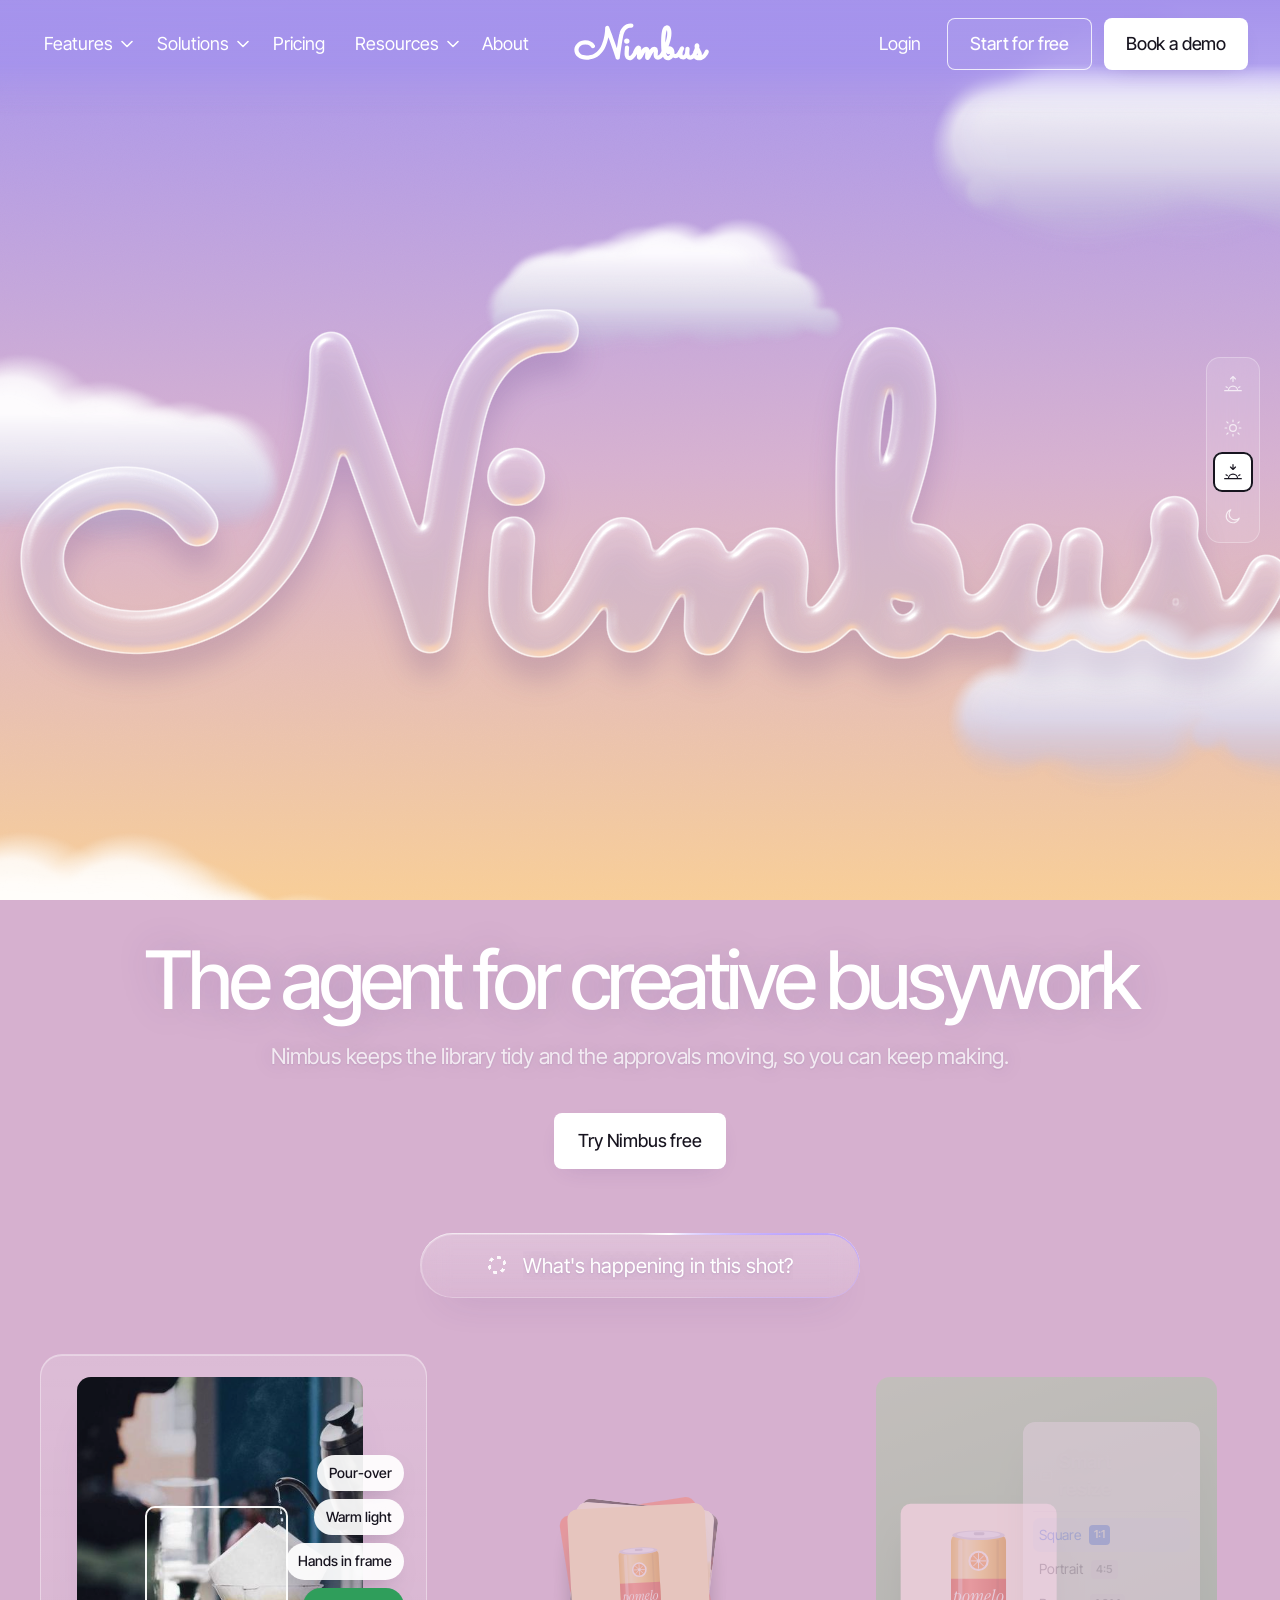
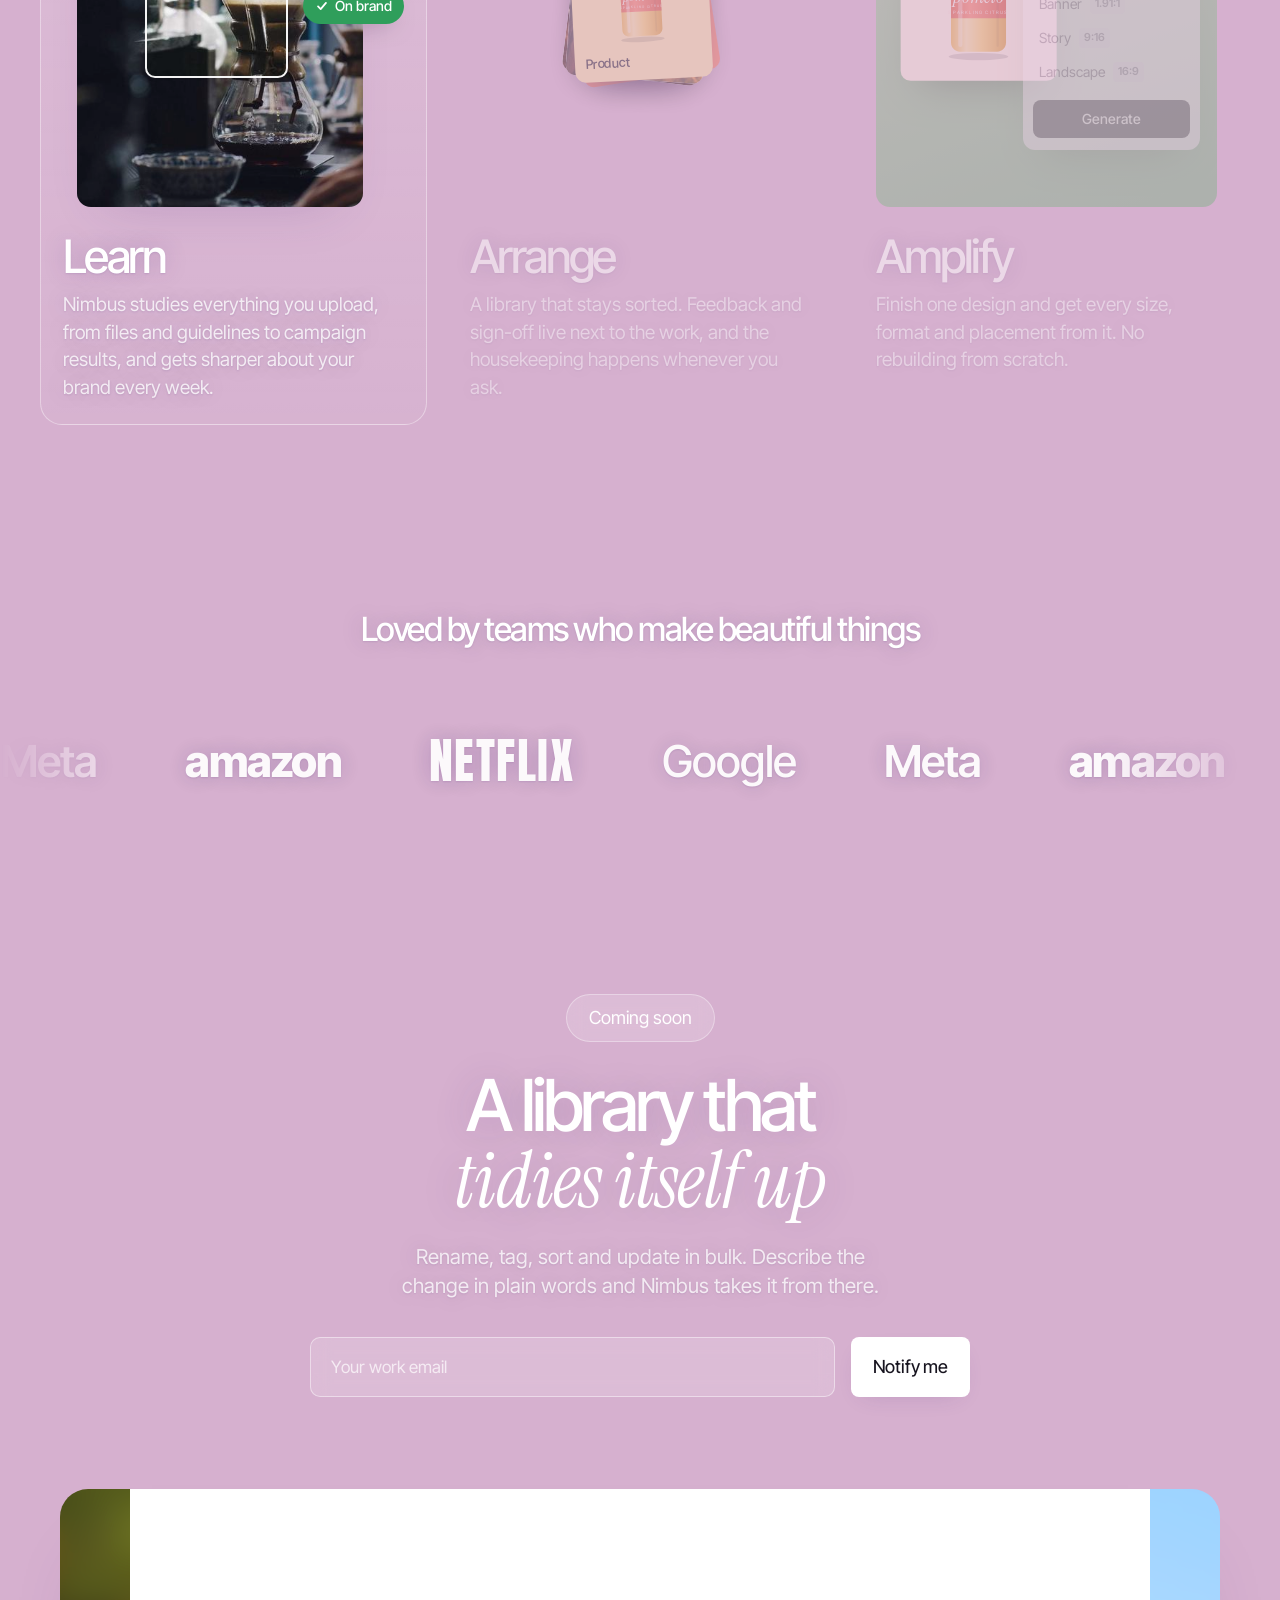
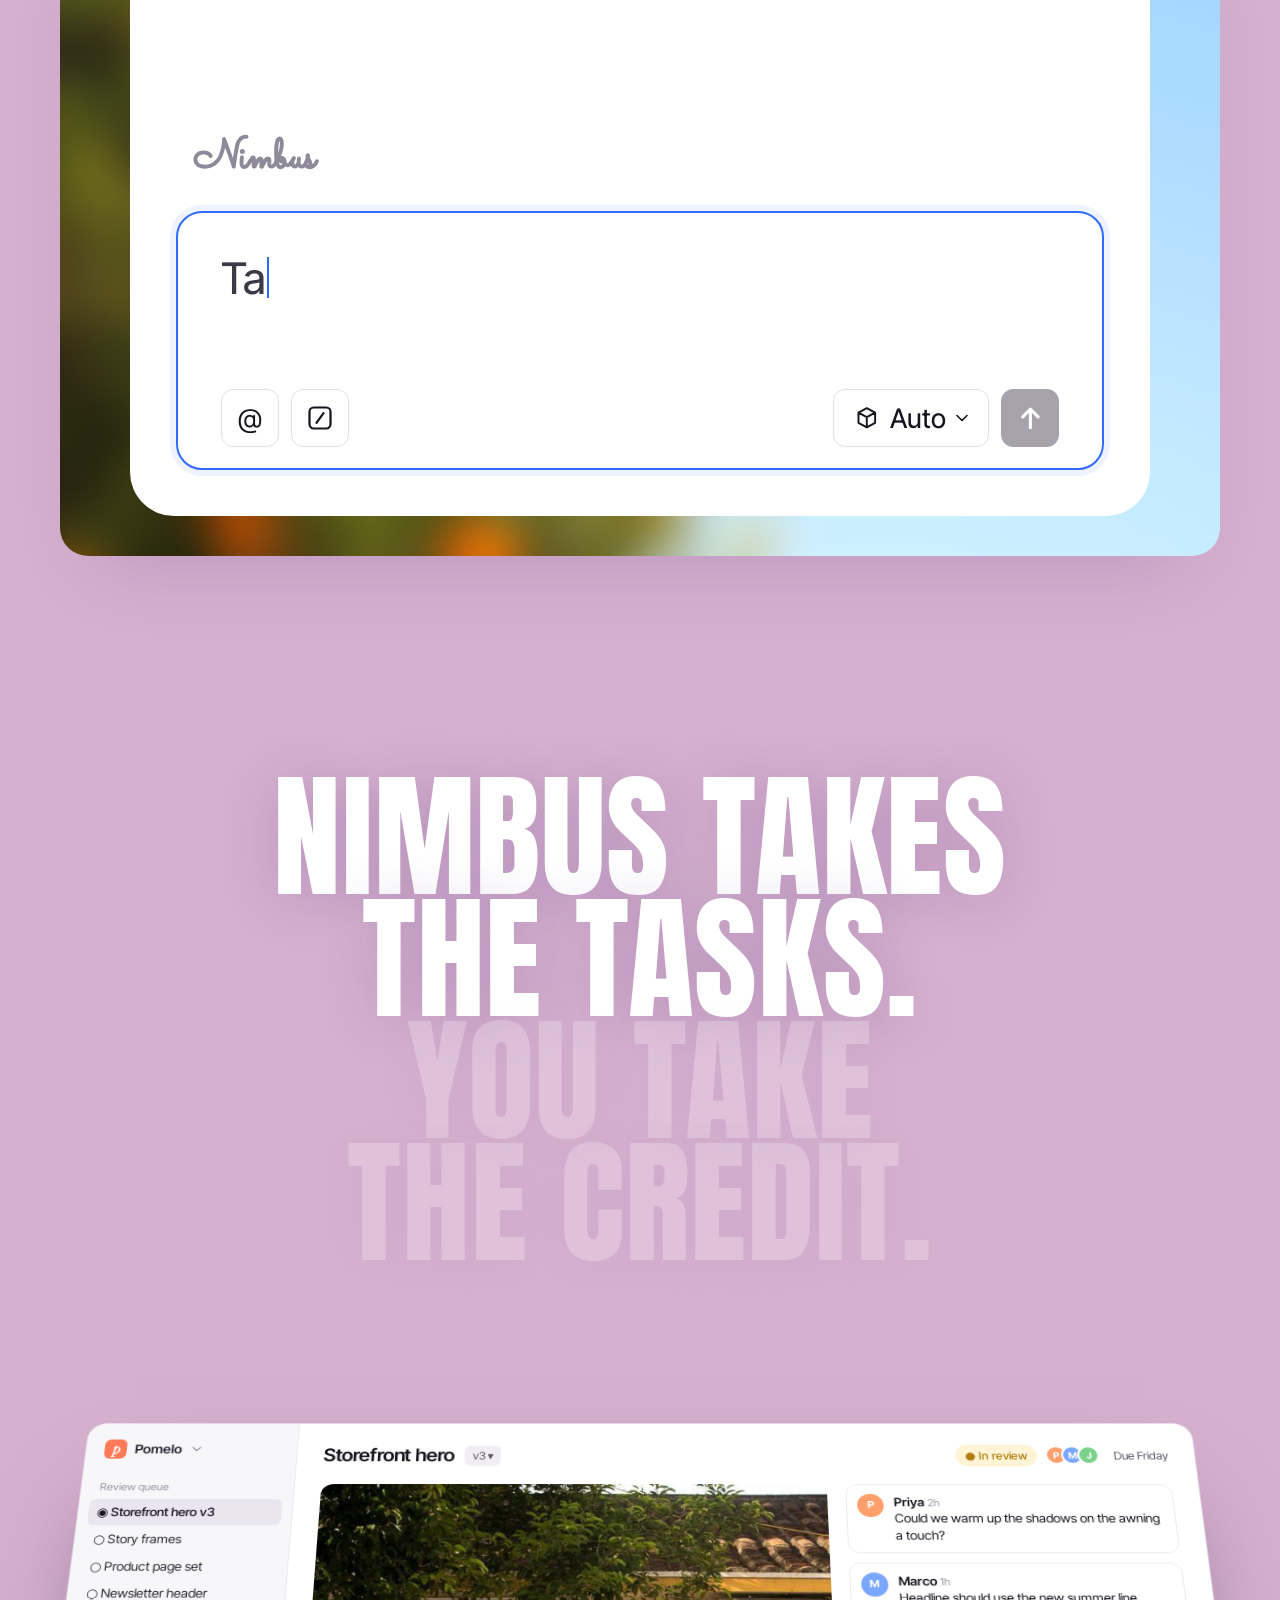
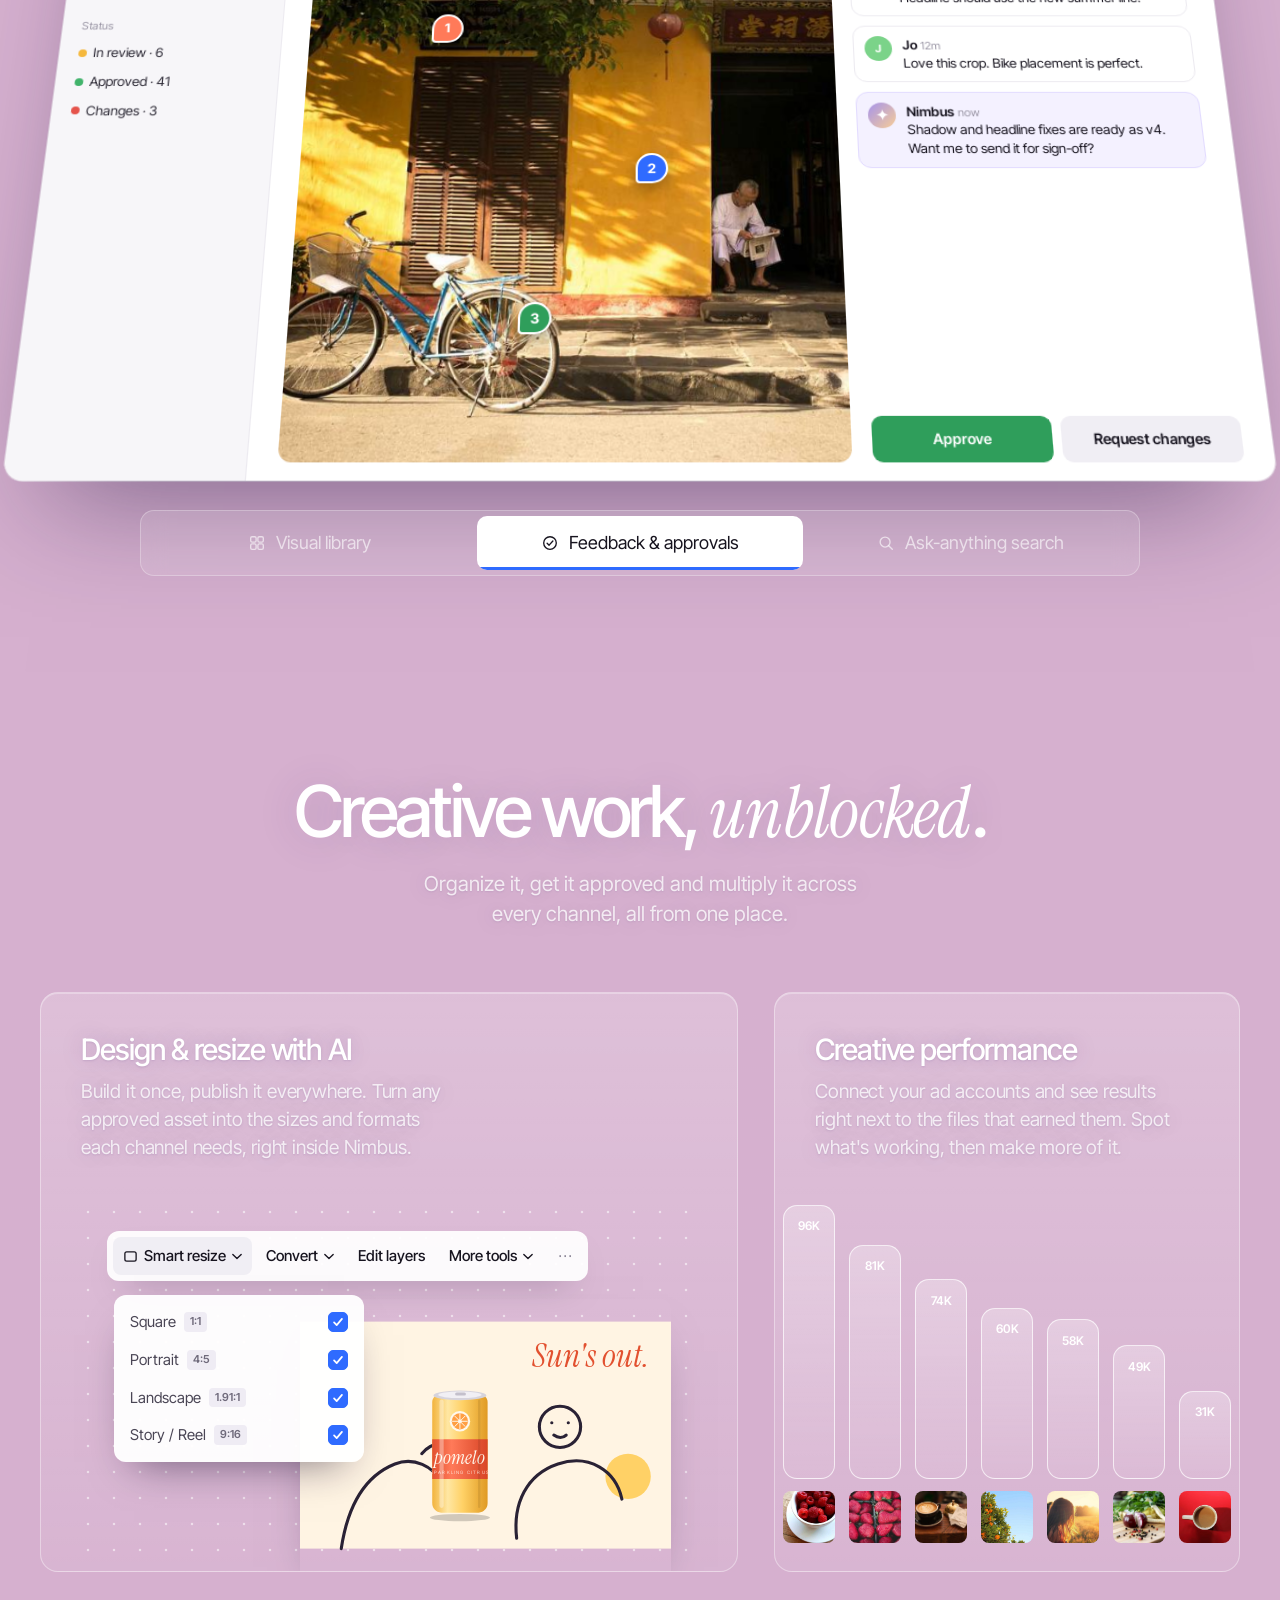
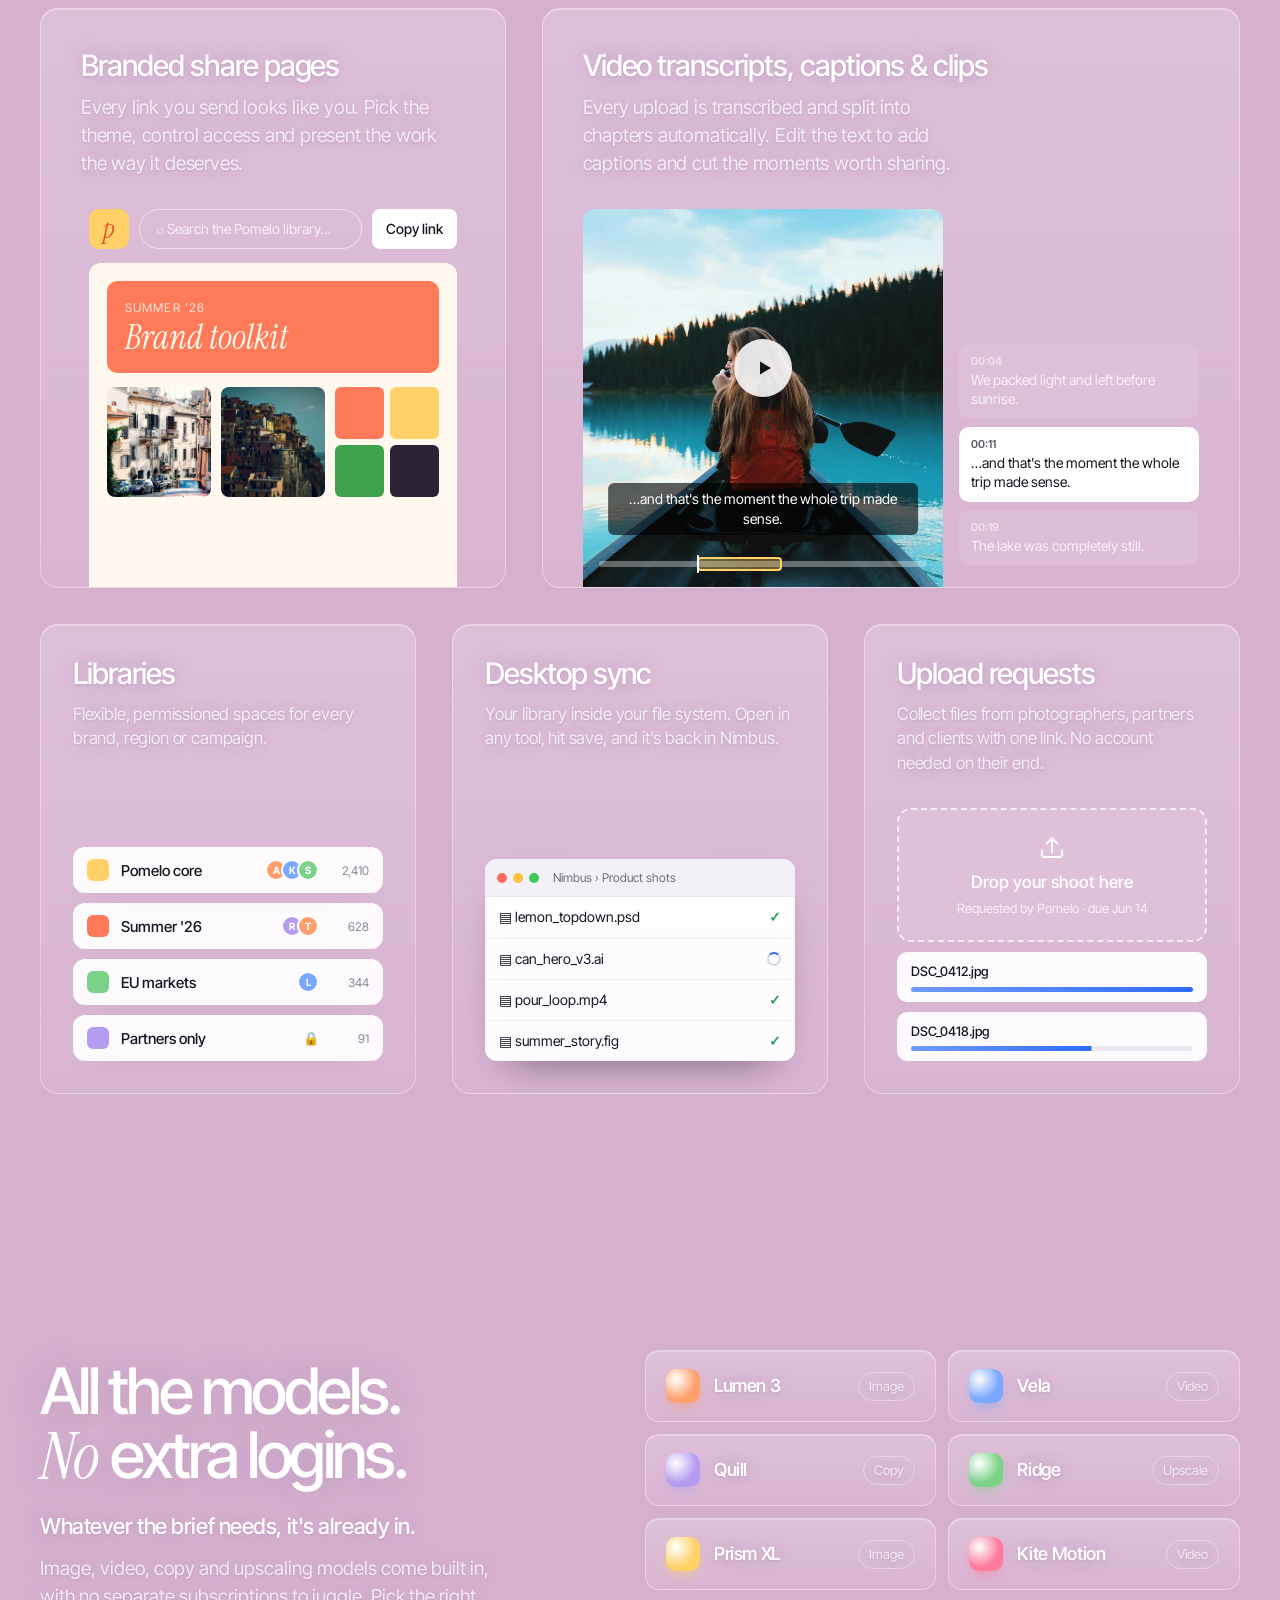
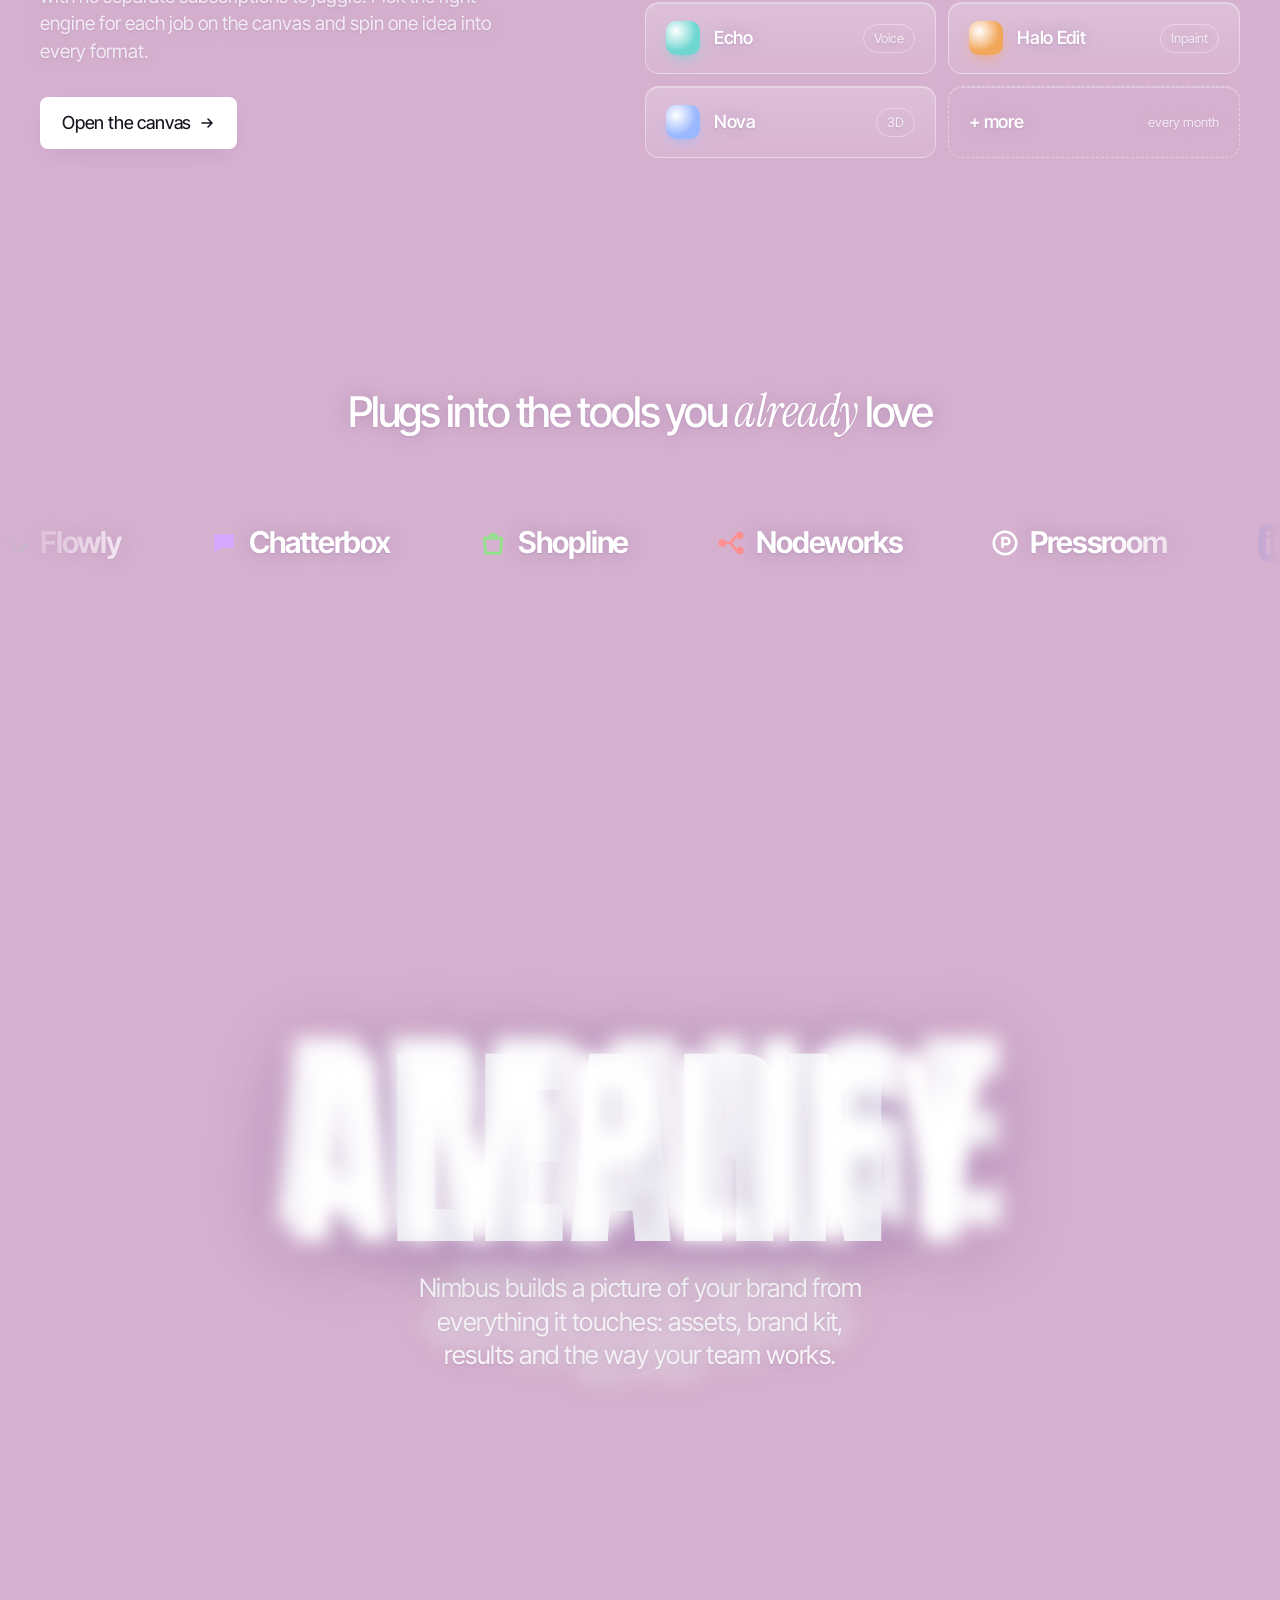
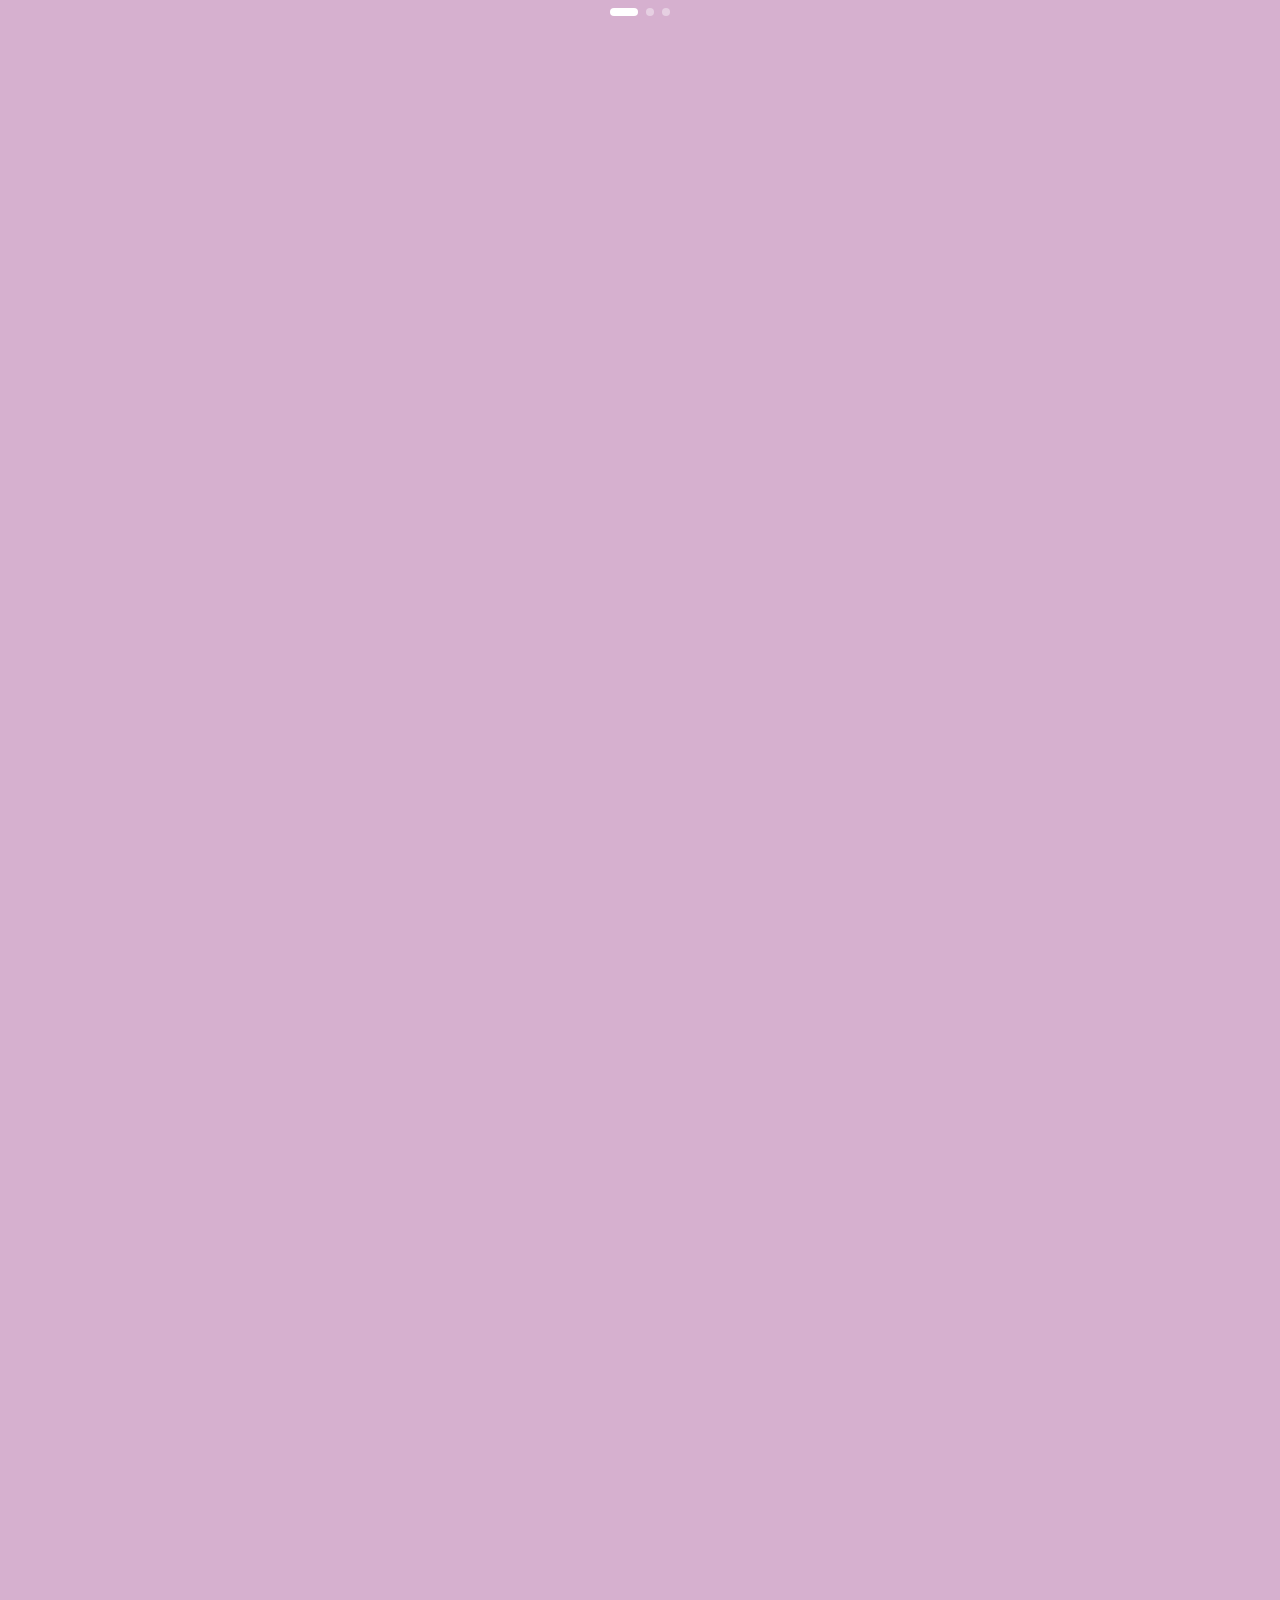
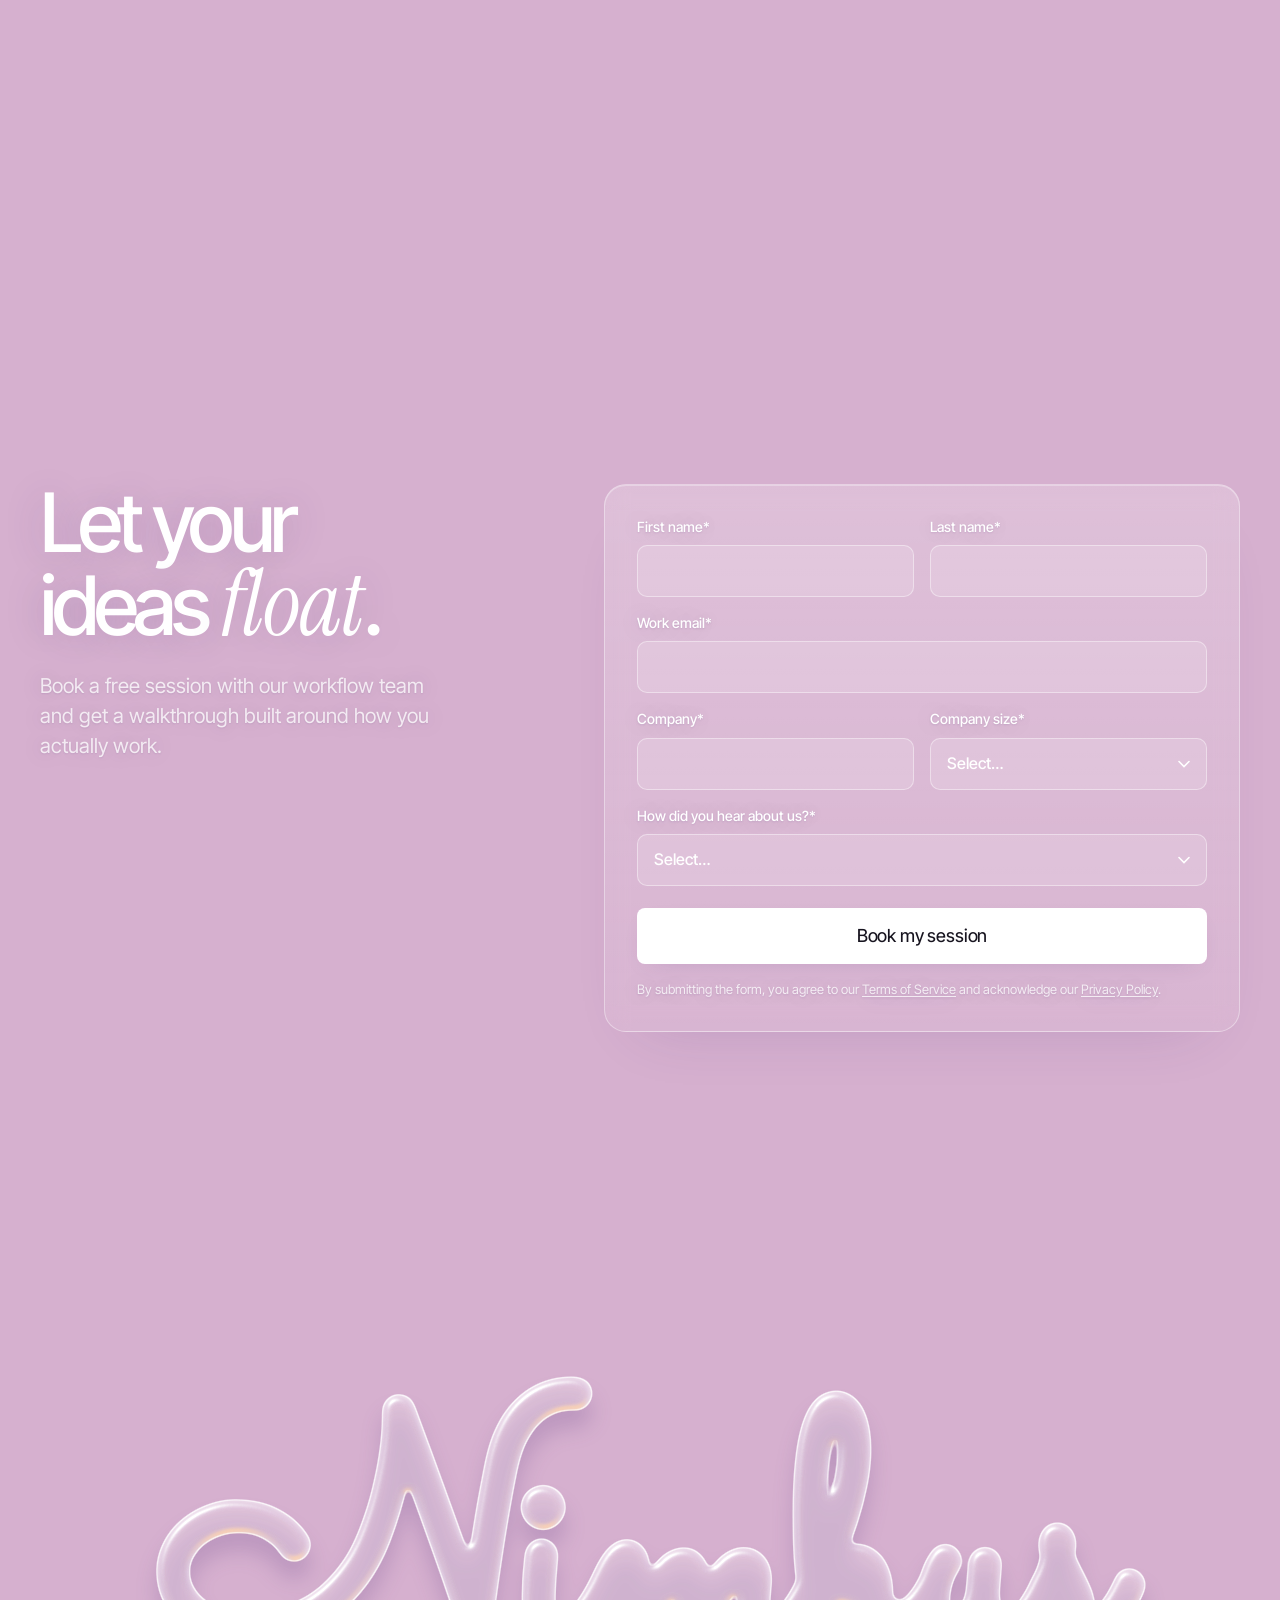
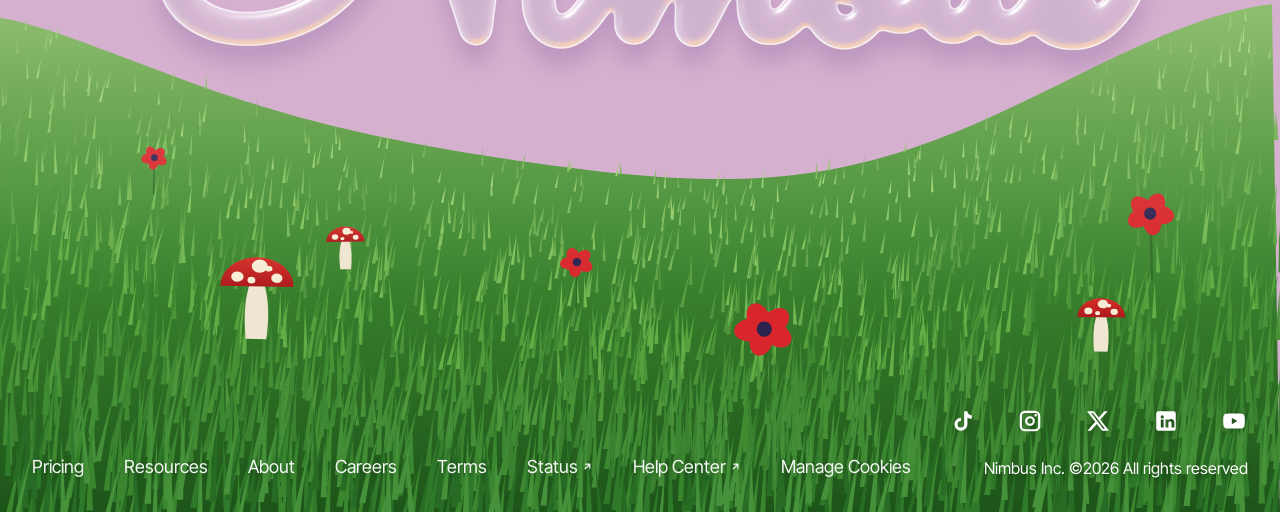
==== commit 1e7deebf: "Show FANG wordmarks in the logo strip Co-Authored-By: Claude Opus 5.5 <noreply@anthropic.com> Claude" ====
--- a/index.html
+++ b/index.html
@@ -276,26 +276,10 @@
     <h2 class="logos__title" id="logos-title">Loved by teams who make beautiful things</h2>
     <div class="marquee" data-dup>
       <div class="marquee__track">
-        <span class="lg lg--spaced">NORTHFIELD</span>
-        <span class="lg lg--serif-i">Maison Lune</span>
-        <span class="lg lg--heavy">kinetic.</span>
-        <span class="lg lg--display">BRIGHTSIDE</span>
-        <span class="lg lg--script">Fernway</span>
-        <span class="lg lg--mono">orbit/co</span>
-        <span class="lg lg--serif-caps">HALCYON</span>
-        <span class="lg lg--round"><svg viewBox="0 0 28 14"><circle cx="7" cy="7" r="6"/><circle cx="21" cy="7" r="6"/></svg>tandem</span>
-      </div>
-    </div>
-    <div class="marquee marquee--reverse" data-dup>
-      <div class="marquee__track">
-        <span class="lg lg--serif">Saltmarsh</span>
-        <span class="lg lg--display"><svg viewBox="0 0 20 20"><circle cx="10" cy="10" r="7.5" fill="none" stroke="currentColor" stroke-width="3"/></svg>LOOP</span>
-        <span class="lg lg--light"><svg viewBox="0 0 32 14"><path d="M1 7c4-7 7-7 10 0s6 7 10 0 7-7 10 0" fill="none" stroke="currentColor" stroke-width="2.4" stroke-linecap="round"/></svg>wavelength</span>
-        <span class="lg lg--serif-i">Bellhaven</span>
-        <span class="lg lg--heavy"><svg viewBox="0 0 20 20"><circle cx="10" cy="10" r="4.5"/><path d="M10 1v3M10 16v3M1 10h3M16 10h3M3.6 3.6l2 2M14.4 14.4l2 2M3.6 16.4l2-2M14.4 5.6l2-2" stroke="currentColor" stroke-width="1.8" stroke-linecap="round"/></svg>Studio Sol</span>
-        <span class="lg lg--mono-caps">PARCEL&amp;CO</span>
-        <span class="lg lg--spaced">ATLAS GOODS</span>
-        <span class="lg lg--script">Juniper</span>
+        <span class="lg lg--fang lg--meta">Meta</span>
+        <span class="lg lg--fang lg--amazon">amazon</span>
+        <span class="lg lg--fang lg--netflix">NETFLIX</span>
+        <span class="lg lg--fang lg--google">Google</span>
       </div>
     </div>
   </section>
--- a/assets/css/styles.css
+++ b/assets/css/styles.css
@@ -420,6 +420,11 @@
 .lg--round svg { width: 34px; height: 17px; }
 .lg--light { font-weight: 300; font-size: 32px; letter-spacing: -.02em; }
 .lg--light svg { width: 34px; height: 15px; fill: none; }
+.lg--fang { font-size: 44px; }
+.lg--meta { font-weight: 600; letter-spacing: -.02em; }
+.lg--amazon { font-weight: 800; letter-spacing: -.04em; }
+.lg--netflix { font-family: var(--display); font-size: 48px; letter-spacing: .03em; }
+.lg--google { font-weight: 500; letter-spacing: -.02em; }
 
 /* ---------- Coming soon ---------- */
 .soon { padding: 60px var(--gutter) 140px; text-align: center; display: flex; flex-direction: column; align-items: center; }
